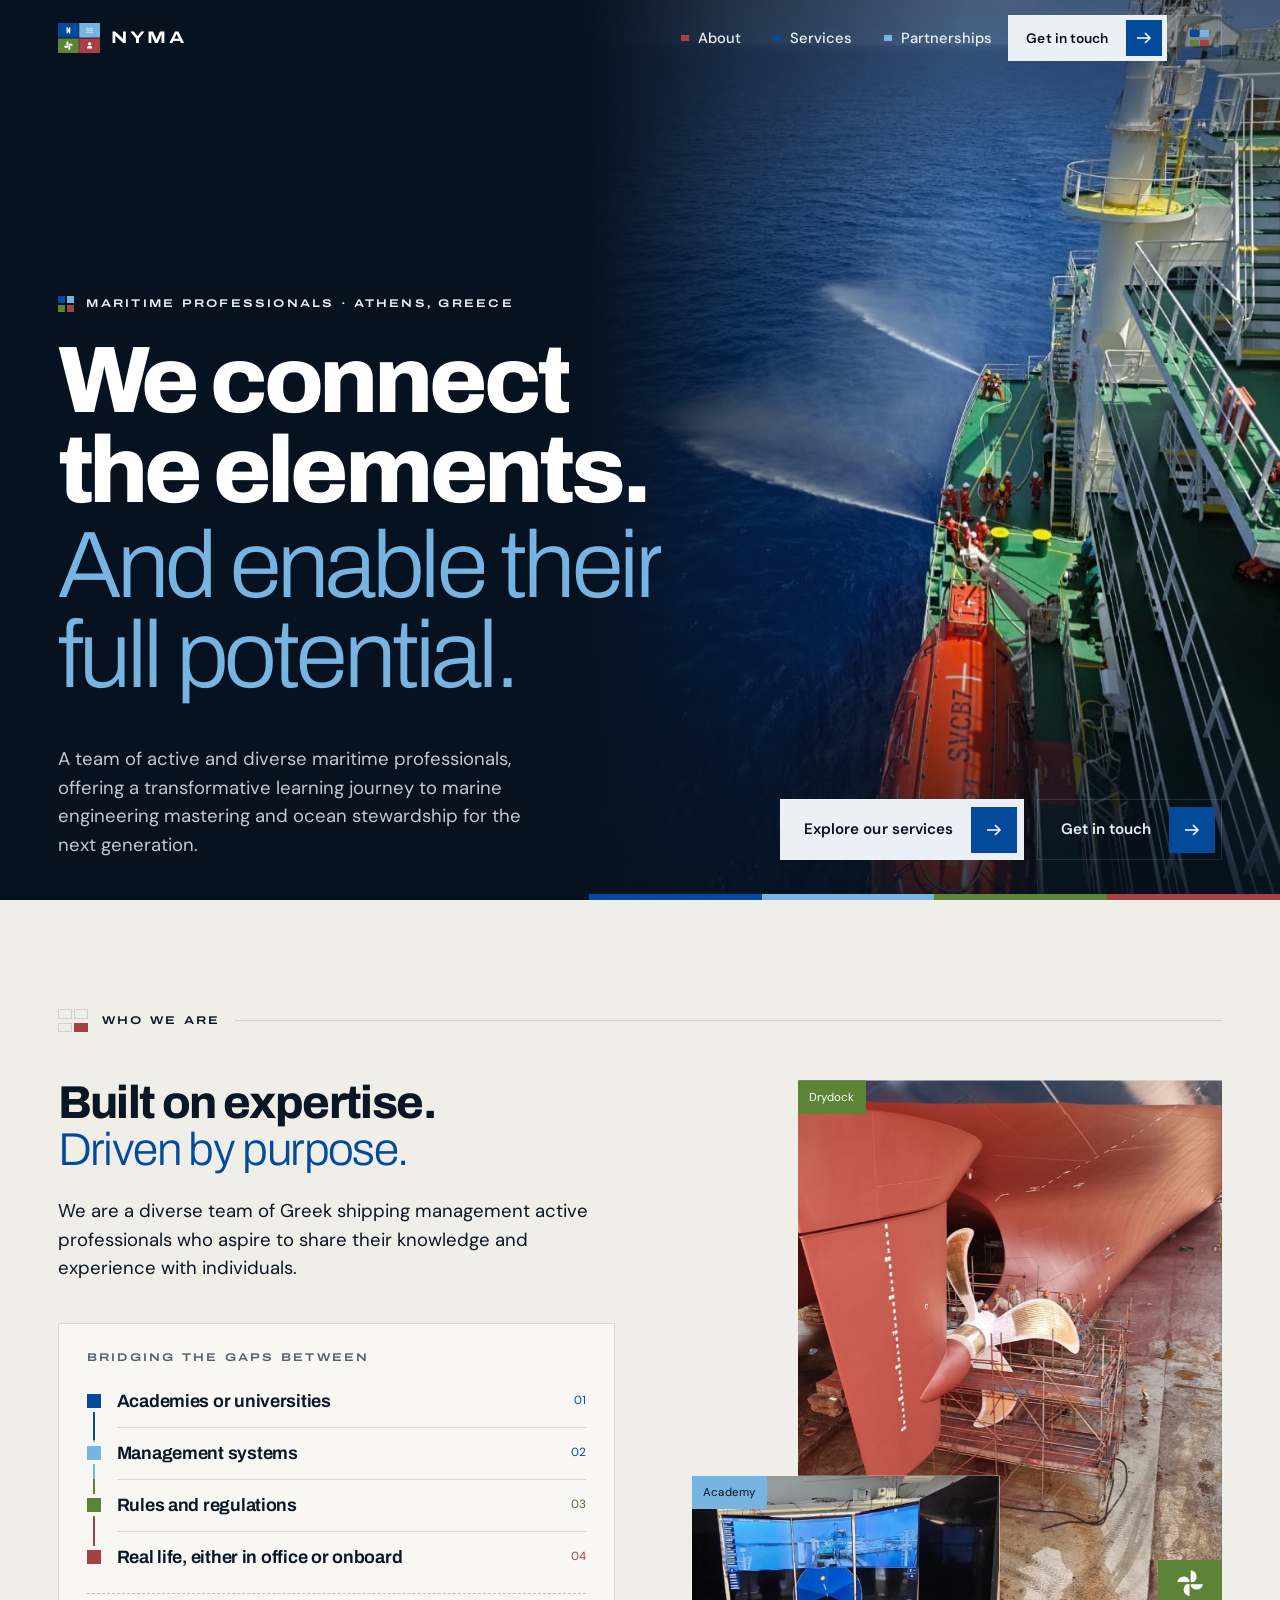
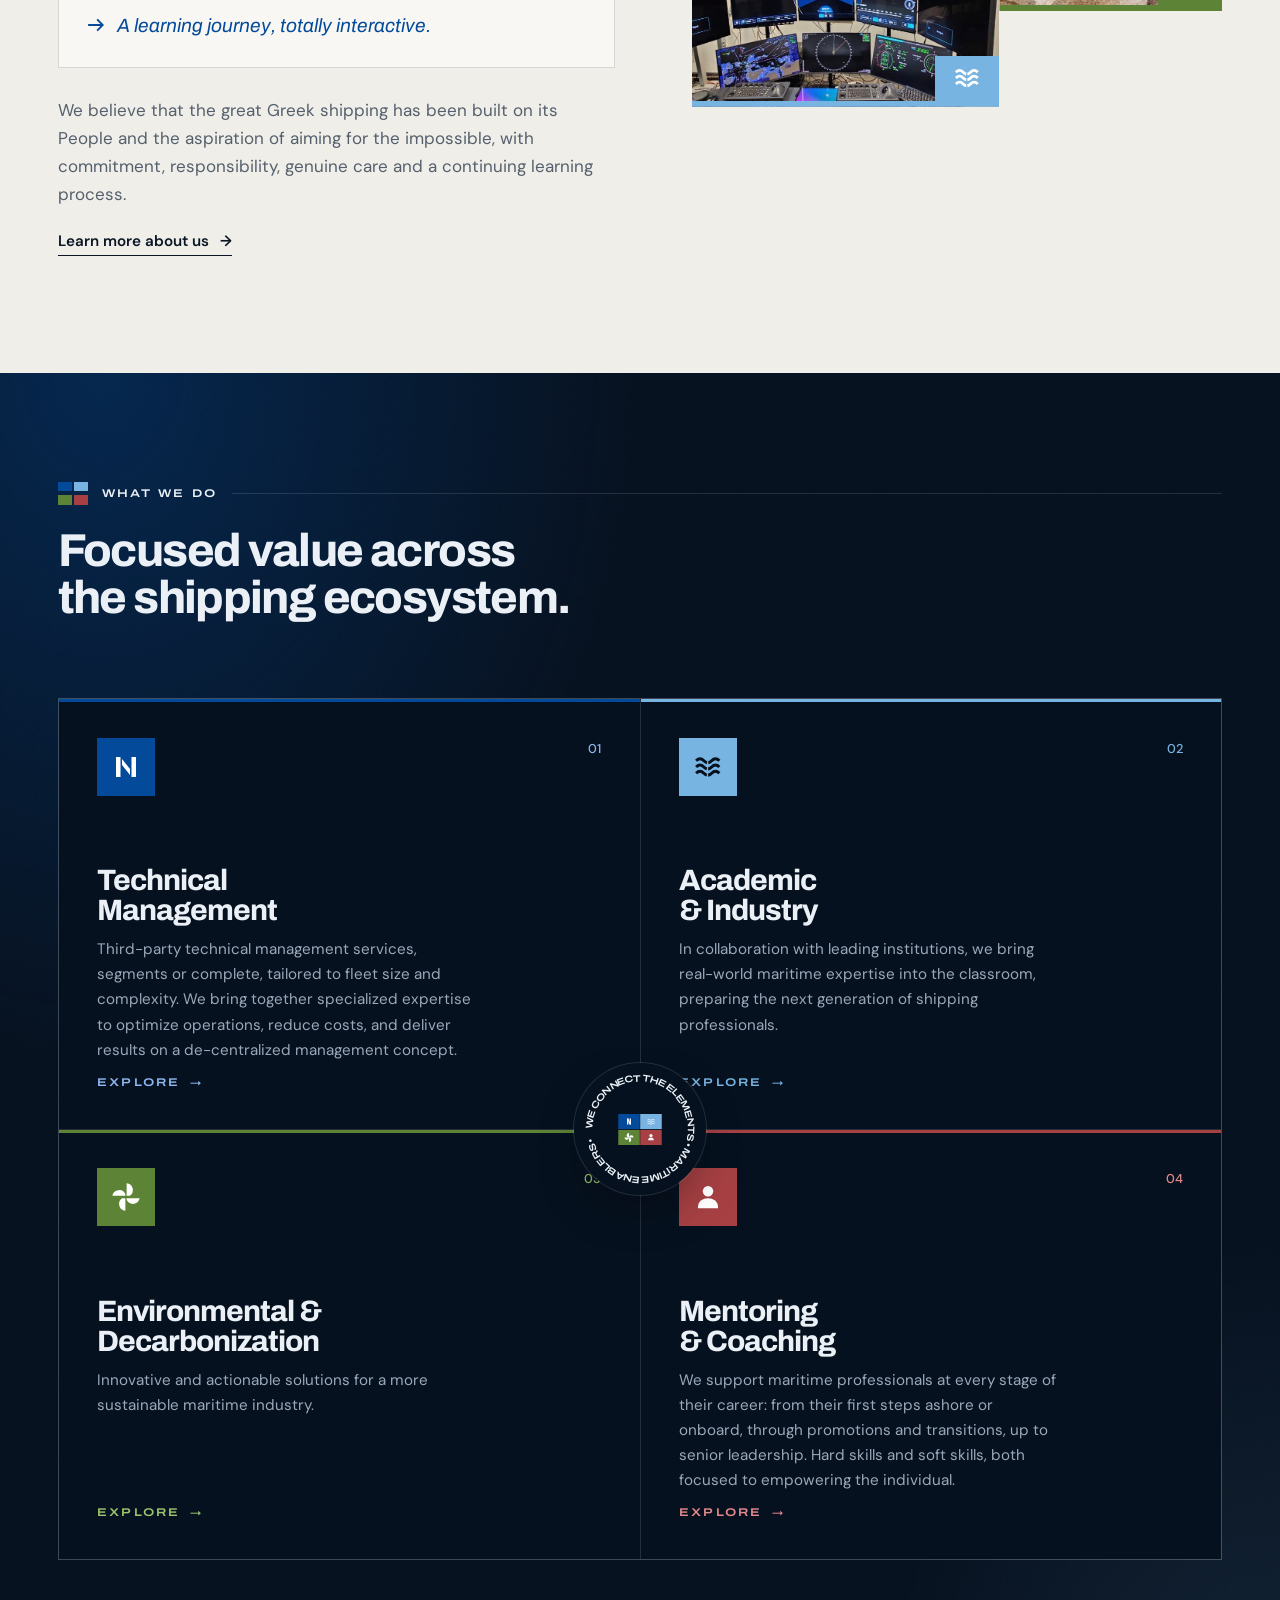
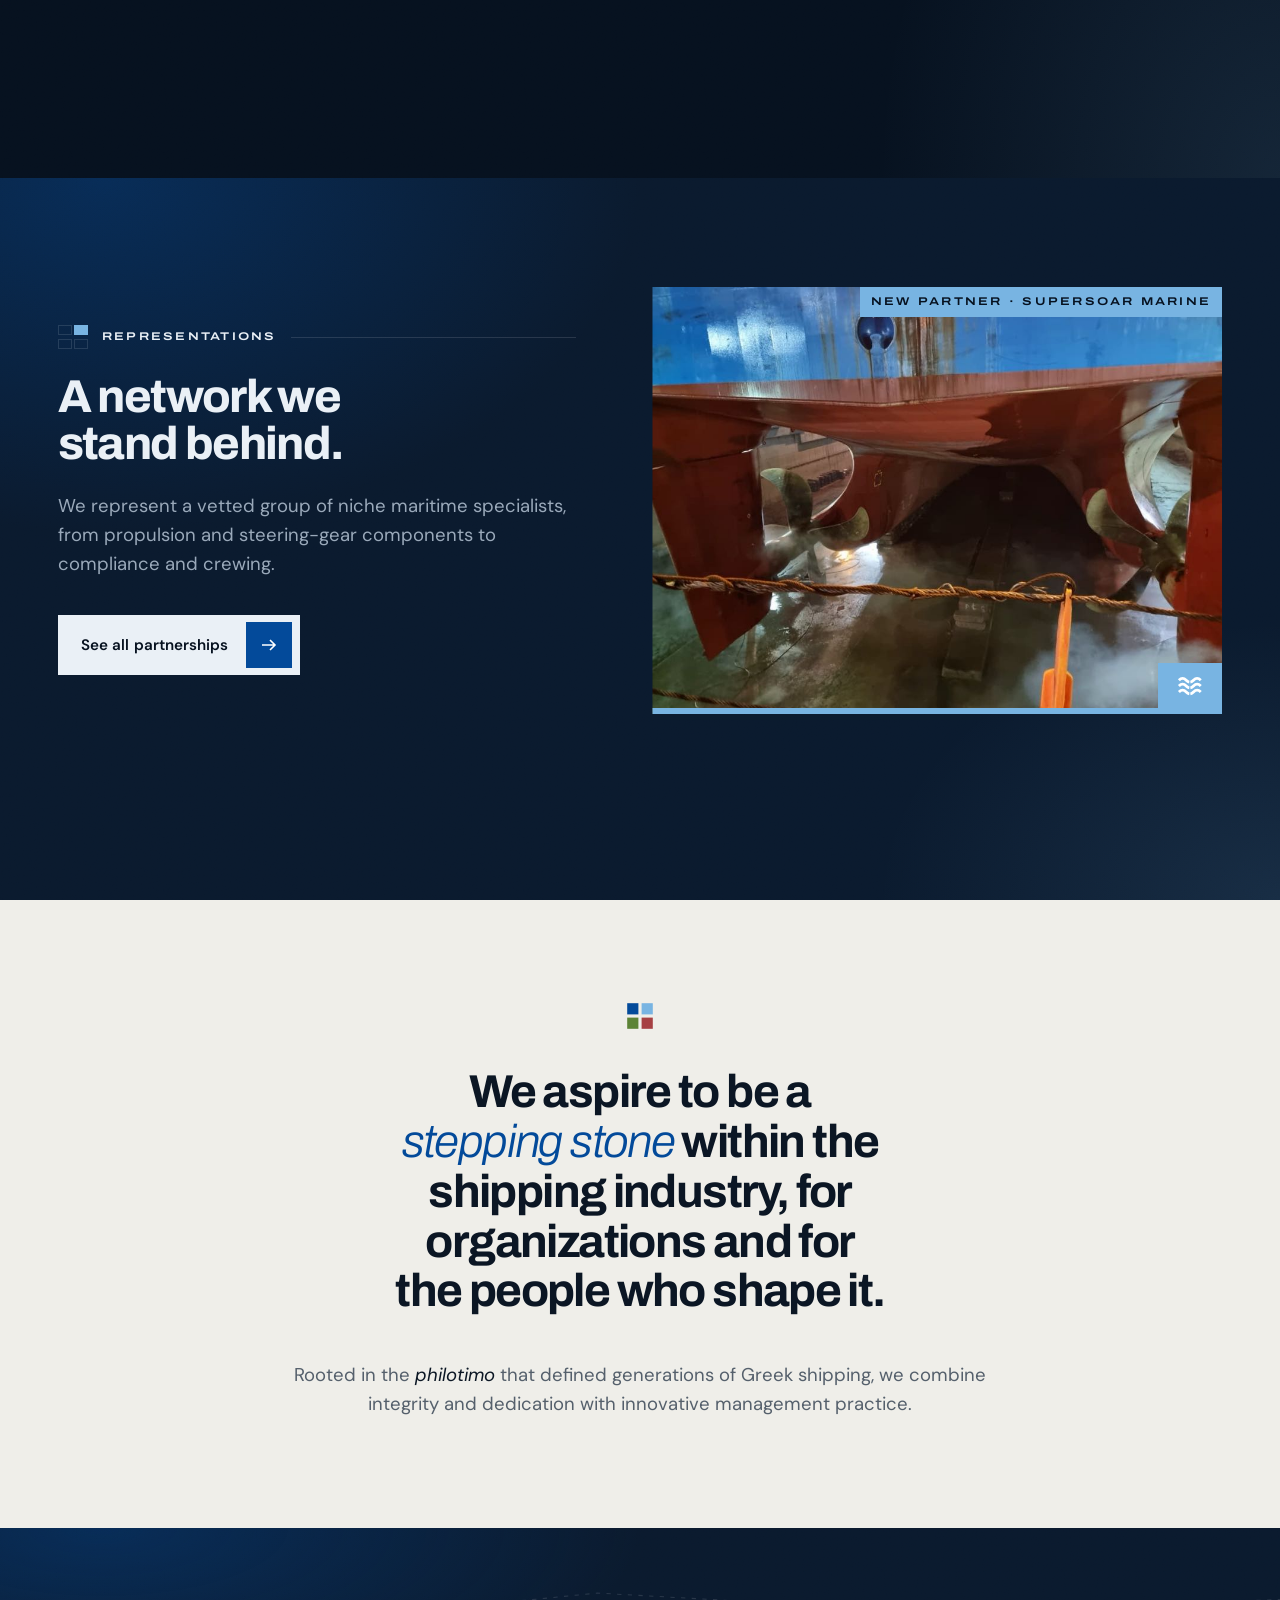
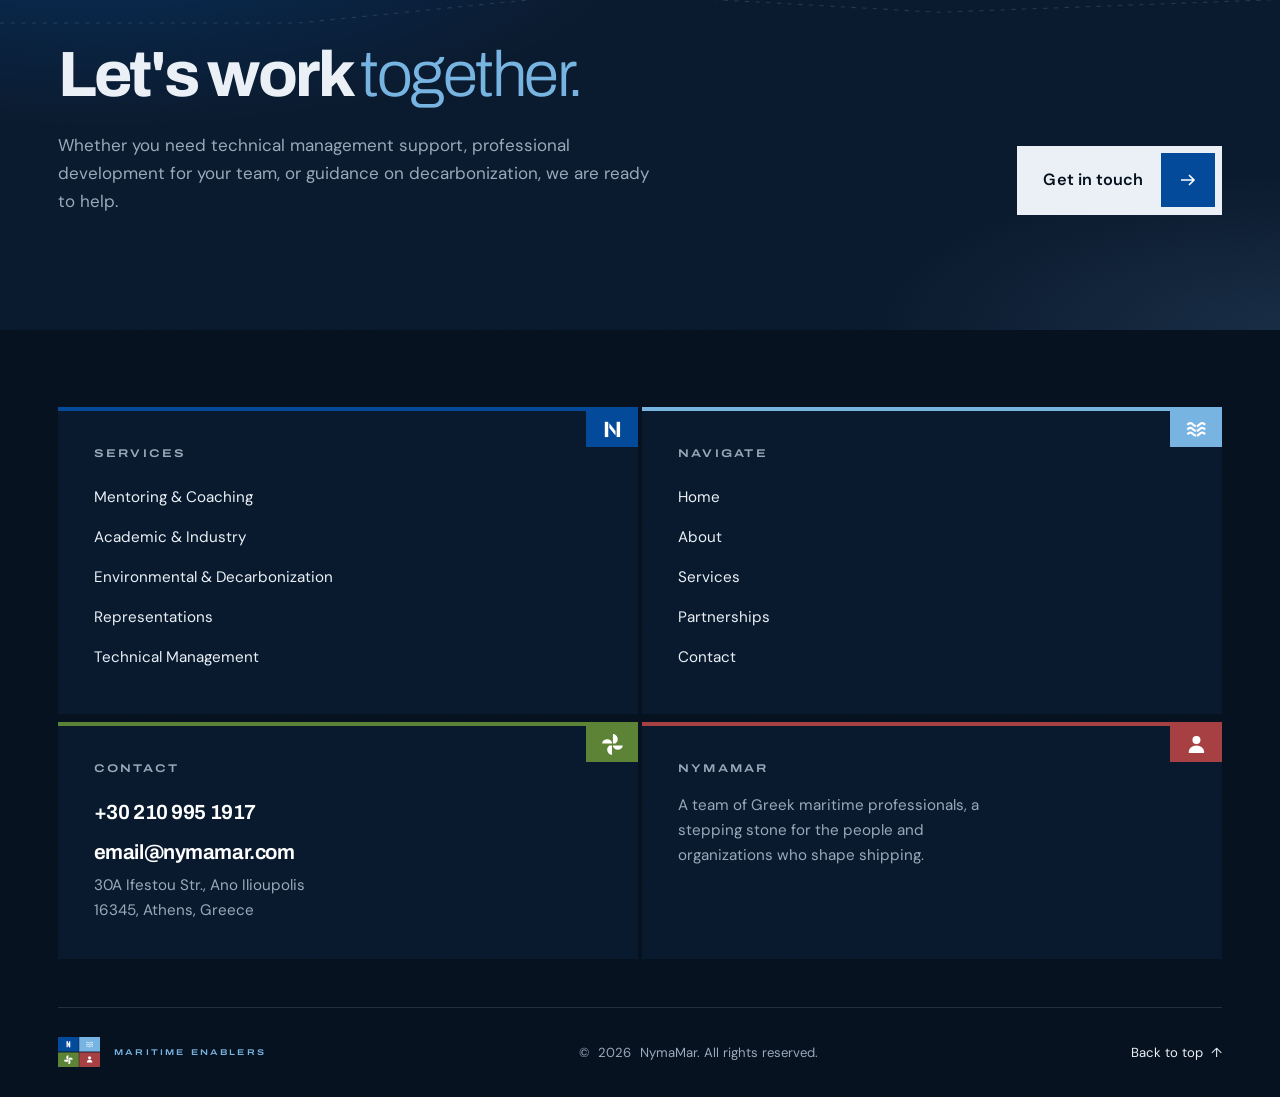
==== index.html @ 5d424095 "Quadrant header, menu and footer; Stencil icons - Header: primary links carry their element's tile a" ====
<!DOCTYPE html>
<html lang="en">
<head>
  <meta charset="UTF-8" />
  <meta name="viewport" content="width=device-width, initial-scale=1.0" />
  <title>NymaMar — We connect the elements</title>
  <meta name="description" content="NymaMar is a team of Greek maritime professionals and a stepping stone for the shipping industry. Mentoring &amp; coaching, technical management, environmental &amp; decarbonization, academic engagement and representations." />
  <meta name="theme-color" content="#06111F" />

  <!-- Social share -->
  <meta property="og:type" content="website" />
  <meta property="og:site_name" content="NymaMar" />
  <meta property="og:title" content="NymaMar — We connect the elements" />
  <meta property="og:description" content="A team of Greek maritime professionals and a stepping stone for the shipping industry." />
  <meta property="og:url" content="https://thecommercegr.github.io/nymamar-website/" />
  <meta property="og:image" content="https://thecommercegr.github.io/nymamar-website/assets/img/og-cover.jpg" />
  <meta property="og:image:width" content="1200" />
  <meta property="og:image:height" content="630" />
  <meta property="og:image:alt" content="NymaMar, Greek maritime professionals" />
  <meta name="twitter:card" content="summary_large_image" />

  <!-- Flag JS early (no flash of hidden content); un-flag if main.js never boots. -->
  <script>document.documentElement.classList.add("js");setTimeout(function(){if(!window.__nymaBooted)document.documentElement.classList.remove("js")},3000);</script>
  <link rel="preconnect" href="https://fonts.googleapis.com" />
  <link rel="preconnect" href="https://fonts.gstatic.com" crossorigin />
  <link href="https://fonts.googleapis.com/css2?family=Archivo:ital,wdth,wght@0,62..125,100..900;1,62..125,100..900&amp;family=DM+Sans:ital,wght@0,400;0,500;0,600;0,700;1,400&amp;display=swap" rel="stylesheet" />
  <link rel="stylesheet" href="css/styles.css?v=12" />
  <link rel="icon" href="assets/logo-mark.svg" />
</head>
<body>
  <a class="skip-link" href="#main">Skip to content</a>

  <!-- ===== Header ===== -->
  <header class="site-header">
    <a class="brand" href="index.html" aria-label="NYMA Maritime Enablers, home"><img class="brand__mark" src="assets/logo-mark.svg" alt="" width="42" height="30" /><span class="brand__word">NYMA</span></a>
    <nav class="hq__links" aria-label="Primary">
      <a href="who-we-are.html" style="--t:var(--b-red)">About</a>
      <a href="services.html" style="--t:var(--b-navy)">Services</a>
      <a href="partnerships.html" style="--t:var(--b-sky)">Partnerships</a>
    </nav>
    <div class="hq__end">
      <a class="btn hq__cta" href="contact.html">Get in touch <span class="btn__arw"><svg viewBox="0 0 16 16" fill="none" stroke="currentColor" stroke-width="1.6" aria-hidden="true"><path d="M1 8h13M9 3l5 5-5 5"/></svg></span></a>
      <button class="hq__menu" type="button" aria-expanded="false" aria-controls="quadnav"><span class="hq__menu-t">Menu</span><span class="mk" data-on="all" aria-hidden="true"><i></i><i></i><i></i><i></i></span></button>
    </div>
  </header>
  <nav class="quadnav" id="quadnav" aria-label="Menu" hidden>
    <div class="quadnav__grid">
      <section class="qn qn--navy"><a class="qn__head" href="services.html"><span class="qn__glyph"><svg viewBox="0 0 24 24" fill="currentColor" aria-hidden="true"><rect x="4" y="4" width="3.6" height="16"/><rect x="16.4" y="4" width="3.6" height="16"/><polygon points="8.8,5.6 15.2,13.6 15.2,18.4 8.8,10.4"/></svg></span><span class="qn__name">Services</span></a>
        <ul class="qn__sub"><li><a href="services.html#mentoring">Mentoring &amp; Coaching</a></li><li><a href="services.html#academic">Academic &amp; Industry</a></li><li><a href="services.html#environmental">Environmental &amp; Decarbonization</a></li><li><a href="services.html#representations">Representations</a></li><li><a href="services.html#technical">Technical Management</a></li></ul></section>
      <section class="qn qn--sky"><a class="qn__head" href="partnerships.html"><span class="qn__glyph"><svg viewBox="0 0 24 24" fill="none" stroke="currentColor" stroke-width="2.4" stroke-dasharray="47.5 5 100" aria-hidden="true"><path pathLength="100" d="M2.5 7q3.1-3.2 6.2 0t6.2 0t6.2 0"/><path pathLength="100" d="M2.5 12q3.1-3.2 6.2 0t6.2 0t6.2 0"/><path pathLength="100" d="M2.5 17q3.1-3.2 6.2 0t6.2 0t6.2 0"/></svg></span><span class="qn__name">Partnerships</span></a>
        <ul class="qn__sub"><li><a href="partnerships.html">Supersoar Marine</a></li><li><a href="services.html#representations">Representations</a></li></ul></section>
      <section class="qn qn--green"><a class="qn__head" href="contact.html"><span class="qn__glyph"><svg viewBox="0 0 24 24" fill="currentColor" aria-hidden="true"><g transform="translate(12 12)"><path d="M0.5 -10.977A5.5 5.5 0 0 1 3.162 -1H0.5Z"/><path d="M0.5 1H10.908A5.5 5.5 0 0 1 0.5 2.291Z"/><path d="M-0.5 10.977A5.5 5.5 0 0 1 -3.162 1H-0.5Z"/><path d="M-0.5 -1H-10.908A5.5 5.5 0 0 1 -0.5 -2.291Z"/></g></svg></span><span class="qn__name">Contact</span></a>
        <ul class="qn__sub qn__sub--always"><li><a href="tel:+302109951917">+30 210 995 1917</a></li><li><a href="mailto:email@nymamar.com">email@nymamar.com</a></li><li class="qn__addr">30A Ifestou Str., Ano Ilioupolis<br />16345, Athens, Greece</li></ul></section>
      <section class="qn qn--red"><a class="qn__head" href="who-we-are.html"><span class="qn__glyph"><svg viewBox="0 0 24 24" fill="currentColor" aria-hidden="true"><circle cx="12" cy="7.4" r="4.2"/><path d="M4 21V19.4a8 6.4 0 0 1 16 0V21Z"/></svg></span><span class="qn__name">About</span></a>
        <ul class="qn__sub"><li><a href="who-we-are.html#story">Our story</a></li><li><a href="who-we-are.html#mission">Mission &amp; vision</a></li><li><a href="who-we-are.html#values">Our values</a></li></ul></section>
    </div>
  </nav>

  <!-- ===== Hero ===== -->
  <section id="main" class="hero">
    <div class="hero__media"><img src="assets/img/sea-fire-monitor-trial.jpg" srcset="assets/img/sea-fire-monitor-trial-480.jpg 480w, assets/img/sea-fire-monitor-trial.jpg 960w" sizes="(min-width: 900px) 56vw, 100vw" alt="Deck crew running a fire-monitor sea trial aboard a vessel" width="960" height="1280" fetchpriority="high" decoding="async" data-parallax="0.08" data-parallax-scale="1.14" /><div class="quad-bar" aria-hidden="true"><i></i><i></i><i></i><i></i></div></div>
    <div class="wrap hero__inner">
      <p class="hero__kicker intro" style="--d:.2s"><span class="quad-dots" aria-hidden="true"><i></i><i></i><i></i><i></i></span><span class="label">Maritime professionals &middot; Athens, Greece</span></p>
      <h1 class="hero__title" data-split>We connect the elements. <span class="l2">And enable their full potential.</span></h1>
      <div class="hero__foot">
        <p class="lede intro" style="--d:1s">A team of active and diverse maritime professionals, offering a transformative learning journey to marine engineering mastering and ocean stewardship for the next generation.</p>
        <div class="btn-row intro" style="--d:1.15s">
          <a href="services.html" class="btn">Explore our services <span class="btn__arw"><svg viewBox="0 0 16 16" fill="none" stroke="currentColor" stroke-width="1.6" aria-hidden="true"><path d="M1 8h13M9 3l5 5-5 5"/></svg></span></a>
          <a href="contact.html" class="btn btn--line">Get in touch <span class="btn__arw"><svg viewBox="0 0 16 16" fill="none" stroke="currentColor" stroke-width="1.6" aria-hidden="true"><path d="M1 8h13M9 3l5 5-5 5"/></svg></span></a>
        </div>
      </div>
    </div>
  </section>


  <!-- ===== Who we are: copy + "bridging the gaps" route + collage ===== -->
  <section class="section section--bone">
    <div class="wrap">
      <p class="sec-head__meta" style="margin-bottom:clamp(1.75rem,4vw,3rem);"><span class="mk" data-on="red" aria-hidden="true"><i></i><i></i><i></i><i></i></span><span class="label">Who we are</span></p>
      <div class="who">
        <div class="who__copy">
          <h2 data-split>Built on expertise. <span class="l2">Driven by purpose.</span></h2>
          <p class="lede who__lede reveal">We are a diverse team of Greek shipping management active professionals who aspire to share their knowledge and experience with individuals.</p>
          <div class="route reveal d1">
            <span class="label route__label">Bridging the gaps between</span>
            <ol class="route__list" data-stagger>
              <li data-pillar="maritime"><span class="route__node"></span><span class="route__text">Academies or universities</span><span class="route__idx">01</span></li>
              <li data-pillar="sky"><span class="route__node"></span><span class="route__text">Management systems</span><span class="route__idx">02</span></li>
              <li data-pillar="propulsion"><span class="route__node"></span><span class="route__text">Rules and regulations</span><span class="route__idx">03</span></li>
              <li data-pillar="people"><span class="route__node"></span><span class="route__text">Real life, either in office or onboard</span><span class="route__idx">04</span></li>
            </ol>
            <p class="route__end"><svg viewBox="0 0 16 16" fill="none" stroke="currentColor" stroke-width="1.6" aria-hidden="true"><path d="M1 8h13M9 3l5 5-5 5"/></svg>A learning journey, totally interactive.</p>
          </div>
          <p class="who__belief reveal">We believe that the great Greek shipping has been built on its People and the aspiration of aiming for the impossible, with commitment, responsibility, genuine care and a continuing learning process.</p>
          <a class="link reveal" href="who-we-are.html">Learn more about us <span class="arw" aria-hidden="true">&rarr;</span></a>
        </div>
        <div class="collage">
          <figure class="frame collage__a reveal-img" data-pillar="propulsion"><img src="assets/img/drydock-propeller-rudder-scaffold.jpg" srcset="assets/img/drydock-propeller-rudder-scaffold-480.jpg 480w, assets/img/drydock-propeller-rudder-scaffold.jpg 720w" sizes="(min-width: 900px) 40vw, 80vw" alt="Engineers inspecting a propeller and rudder in drydock" width="720" height="1280" loading="lazy" decoding="async" data-parallax="0.05" data-parallax-scale="1.1" /><figcaption class="frame__tag">Drydock</figcaption><span class="ftile" aria-hidden="true"><svg viewBox="0 0 24 24" fill="currentColor" aria-hidden="true"><g transform="translate(12 12)"><path d="M0.5 -10.977A5.5 5.5 0 0 1 3.162 -1H0.5Z"/><path d="M0.5 1H10.908A5.5 5.5 0 0 1 0.5 2.291Z"/><path d="M-0.5 10.977A5.5 5.5 0 0 1 -3.162 1H-0.5Z"/><path d="M-0.5 -1H-10.908A5.5 5.5 0 0 1 -0.5 -2.291Z"/></g></svg></span></figure>
          <figure class="frame collage__b reveal-img d2" data-pillar="sky"><img src="assets/img/academy-bridge-simulator-02.jpg" srcset="assets/img/academy-bridge-simulator-02.jpg 1280w" sizes="(min-width: 900px) 28vw, 58vw" alt="Trainees at a ship-bridge simulator in a maritime academy" width="1280" height="597" loading="lazy" decoding="async" /><figcaption class="frame__tag">Academy</figcaption><span class="ftile" aria-hidden="true"><svg viewBox="0 0 24 24" fill="none" stroke="currentColor" stroke-width="2.4" stroke-dasharray="47.5 5 100" aria-hidden="true"><path pathLength="100" d="M2.5 7q3.1-3.2 6.2 0t6.2 0t6.2 0"/><path pathLength="100" d="M2.5 12q3.1-3.2 6.2 0t6.2 0t6.2 0"/><path pathLength="100" d="M2.5 17q3.1-3.2 6.2 0t6.2 0t6.2 0"/></svg></span></figure>
        </div>
      </div>
    </div>
  </section>

  <!-- ===== The four elements (interactive quadrant) ===== -->
  <section class="section section--ink glow">
    <div class="wrap">
      <header class="sec-head ">
        <p class="sec-head__meta"><span class="mk" data-on="all" aria-hidden="true"><i></i><i></i><i></i><i></i></span><span class="label">What we do</span></p>
        <h2 data-split>Focused value across the shipping ecosystem.</h2>
      </header>
      <div class="elements">
        <div class="elements__grid reveal" data-stagger>
          <a class="el" data-pillar="maritime" href="services.html#technical">
            <span class="el__fill" aria-hidden="true"></span>
            <span class="el__top"><span class="el__glyph"><svg viewBox="0 0 24 24" fill="currentColor" aria-hidden="true"><rect x="4" y="4" width="3.6" height="16"/><rect x="16.4" y="4" width="3.6" height="16"/><polygon points="8.8,5.6 15.2,13.6 15.2,18.4 8.8,10.4"/></svg></span><span class="mono el__num">01</span></span>
            <span class="el__title">Technical Management</span>
            <span class="el__desc">Third-party technical management services, segments or complete, tailored to fleet size and complexity. We bring together specialized expertise to optimize operations, reduce costs, and deliver results on a de-centralized management concept.</span>
            <span class="el__go label">Explore <span aria-hidden="true">&rarr;</span></span>
          </a>
          <a class="el" data-pillar="sky" href="services.html#academic">
            <span class="el__fill" aria-hidden="true"></span>
            <span class="el__top"><span class="el__glyph"><svg viewBox="0 0 24 24" fill="none" stroke="currentColor" stroke-width="2.4" stroke-dasharray="47.5 5 100" aria-hidden="true"><path pathLength="100" d="M2.5 7q3.1-3.2 6.2 0t6.2 0t6.2 0"/><path pathLength="100" d="M2.5 12q3.1-3.2 6.2 0t6.2 0t6.2 0"/><path pathLength="100" d="M2.5 17q3.1-3.2 6.2 0t6.2 0t6.2 0"/></svg></span><span class="mono el__num">02</span></span>
            <span class="el__title">Academic &amp; Industry</span>
            <span class="el__desc">In collaboration with leading institutions, we bring real-world maritime expertise into the classroom, preparing the next generation of shipping professionals.</span>
            <span class="el__go label">Explore <span aria-hidden="true">&rarr;</span></span>
          </a>
          <a class="el" data-pillar="propulsion" href="services.html#environmental">
            <span class="el__fill" aria-hidden="true"></span>
            <span class="el__top"><span class="el__glyph"><svg viewBox="0 0 24 24" fill="currentColor" aria-hidden="true"><g transform="translate(12 12)"><path d="M0.5 -10.977A5.5 5.5 0 0 1 3.162 -1H0.5Z"/><path d="M0.5 1H10.908A5.5 5.5 0 0 1 0.5 2.291Z"/><path d="M-0.5 10.977A5.5 5.5 0 0 1 -3.162 1H-0.5Z"/><path d="M-0.5 -1H-10.908A5.5 5.5 0 0 1 -0.5 -2.291Z"/></g></svg></span><span class="mono el__num">03</span></span>
            <span class="el__title">Environmental &amp; Decarbonization</span>
            <span class="el__desc">Innovative and actionable solutions for a more sustainable maritime industry.</span>
            <span class="el__go label">Explore <span aria-hidden="true">&rarr;</span></span>
          </a>
          <a class="el" data-pillar="people" href="services.html#mentoring">
            <span class="el__fill" aria-hidden="true"></span>
            <span class="el__top"><span class="el__glyph"><svg viewBox="0 0 24 24" fill="currentColor" aria-hidden="true"><circle cx="12" cy="7.4" r="4.2"/><path d="M4 21V19.4a8 6.4 0 0 1 16 0V21Z"/></svg></span><span class="mono el__num">04</span></span>
            <span class="el__title">Mentoring &amp; Coaching</span>
            <span class="el__desc">We support maritime professionals at every stage of their career: from their first steps ashore or onboard, through promotions and transitions, up to senior leadership. Hard skills and soft skills, both focused to empowering the individual.</span>
            <span class="el__go label">Explore <span aria-hidden="true">&rarr;</span></span>
          </a>
        </div>
        <div class="elements__badge" aria-hidden="true">
          <div class="ring">
            <svg class="ring__text" viewBox="0 0 100 100"><defs><path id="ringPath" d="M50,50 m-41,0 a41,41 0 1,1 82,0 a41,41 0 1,1 -82,0"/></defs><text><textPath href="#ringPath" textLength="252" lengthAdjust="spacing">We connect the elements &#8226; Maritime enablers &#8226;</textPath></text></svg>
            <img class="ring__mark" src="assets/logo-mark.svg" alt="" width="44" height="31" />
          </div>
        </div>
      </div>
      <div class="elements__foot reveal">
        <a href="services.html" class="btn">See all services <span class="btn__arw"><svg viewBox="0 0 16 16" fill="none" stroke="currentColor" stroke-width="1.6" aria-hidden="true"><path d="M1 8h13M9 3l5 5-5 5"/></svg></span></a>
      </div>
    </div>
  </section>


  <!-- ===== Representations network ===== -->
  <section class="section section--ink2 glow">
    <div class="wrap">
      <div class="network">
        <div class="network__copy">
          <p class="sec-head__meta" style="margin-bottom:1.6rem;"><span class="mk" data-on="sky" aria-hidden="true"><i></i><i></i><i></i><i></i></span><span class="label">Representations</span></p>
          <h2 data-split>A network we stand behind.</h2>
          <p class="lede reveal">We represent a vetted group of niche maritime specialists, from propulsion and steering-gear components to compliance and crewing.</p>
          <div class="reveal d1"><a href="partnerships.html" class="btn">See all partnerships <span class="btn__arw"><svg viewBox="0 0 16 16" fill="none" stroke="currentColor" stroke-width="1.6" aria-hidden="true"><path d="M1 8h13M9 3l5 5-5 5"/></svg></span></a></div>
        </div>
        <figure class="frame network__media reveal-img" data-pillar="sky"><img src="assets/img/drydock-twin-propellers-rudders.jpg" srcset="assets/img/drydock-twin-propellers-rudders-480.jpg 480w, assets/img/drydock-twin-propellers-rudders-960.jpg 960w, assets/img/drydock-twin-propellers-rudders.jpg 1280w" sizes="(min-width: 900px) 50vw, 100vw" alt="Twin propellers and rudders of a vessel in drydock" width="1280" height="960" loading="lazy" decoding="async" data-parallax="0.06" data-parallax-scale="1.1" /><figcaption class="frame__tag label">New partner &middot; Supersoar Marine</figcaption><span class="ftile" aria-hidden="true"><svg viewBox="0 0 24 24" fill="none" stroke="currentColor" stroke-width="2.4" stroke-dasharray="47.5 5 100" aria-hidden="true"><path pathLength="100" d="M2.5 7q3.1-3.2 6.2 0t6.2 0t6.2 0"/><path pathLength="100" d="M2.5 12q3.1-3.2 6.2 0t6.2 0t6.2 0"/><path pathLength="100" d="M2.5 17q3.1-3.2 6.2 0t6.2 0t6.2 0"/></svg></span></figure>
      </div>
    </div>
  </section>

  <!-- ===== Mission pull quote ===== -->
  <section class="section section--bone pq">
    <div class="wrap">
      <span class="quad-dots" aria-hidden="true"><i></i><i></i><i></i><i></i></span>
      <blockquote data-split>We aspire to be a <em>stepping stone</em> within the shipping industry, for organizations and for the people who shape it.</blockquote>
      <cite class="reveal">Rooted in the <em>philotimo</em> that defined generations of Greek shipping, we combine integrity and dedication with innovative management practice.</cite>
    </div>
  </section>

  <!-- ===== CTA ===== -->
  <section class="cta glow">
    <div class="cta__course" aria-hidden="true"><svg viewBox="0 0 1200 60" preserveAspectRatio="none"><path class="course__path" d="M0 44 L280 44 L560 16 L880 34 L1200 22"/></svg></div>
    <div class="wrap cta__inner">
      <div>
        <h2 data-split>Let's work <span class="l2">together.</span></h2>
        <p class="reveal">Whether you need technical management support, professional development for your team, or guidance on decarbonization, we are ready to help.</p>
      </div>
      <div class="reveal d2"><a class="btn btn--lg" href="contact.html">Get in touch <span class="btn__arw"><svg viewBox="0 0 16 16" fill="none" stroke="currentColor" stroke-width="1.6" aria-hidden="true"><path d="M1 8h13M9 3l5 5-5 5"/></svg></span></a></div>
    </div>
  </section>

  <!-- ===== Footer ===== -->
  <footer class="site-footer">
    <div class="wrap">
      <div class="fq">
        <section class="fq__p" style="--t:var(--b-navy)"><span class="fq__tile" aria-hidden="true"><svg viewBox="0 0 24 24" fill="currentColor" aria-hidden="true"><rect x="4" y="4" width="3.6" height="16"/><rect x="16.4" y="4" width="3.6" height="16"/><polygon points="8.8,5.6 15.2,13.6 15.2,18.4 8.8,10.4"/></svg></span><h4>Services</h4>
          <ul><li><a href="services.html#mentoring">Mentoring &amp; Coaching</a></li><li><a href="services.html#academic">Academic &amp; Industry</a></li><li><a href="services.html#environmental">Environmental &amp; Decarbonization</a></li><li><a href="services.html#representations">Representations</a></li><li><a href="services.html#technical">Technical Management</a></li></ul></section>
        <section class="fq__p" style="--t:var(--b-sky)"><span class="fq__tile" aria-hidden="true"><svg viewBox="0 0 24 24" fill="none" stroke="currentColor" stroke-width="2.4" stroke-dasharray="47.5 5 100" aria-hidden="true"><path pathLength="100" d="M2.5 7q3.1-3.2 6.2 0t6.2 0t6.2 0"/><path pathLength="100" d="M2.5 12q3.1-3.2 6.2 0t6.2 0t6.2 0"/><path pathLength="100" d="M2.5 17q3.1-3.2 6.2 0t6.2 0t6.2 0"/></svg></span><h4>Navigate</h4>
          <ul><li><a href="index.html">Home</a></li><li><a href="who-we-are.html">About</a></li><li><a href="services.html">Services</a></li><li><a href="partnerships.html">Partnerships</a></li><li><a href="contact.html">Contact</a></li></ul></section>
        <section class="fq__p" style="--t:var(--b-green)"><span class="fq__tile" aria-hidden="true"><svg viewBox="0 0 24 24" fill="currentColor" aria-hidden="true"><g transform="translate(12 12)"><path d="M0.5 -10.977A5.5 5.5 0 0 1 3.162 -1H0.5Z"/><path d="M0.5 1H10.908A5.5 5.5 0 0 1 0.5 2.291Z"/><path d="M-0.5 10.977A5.5 5.5 0 0 1 -3.162 1H-0.5Z"/><path d="M-0.5 -1H-10.908A5.5 5.5 0 0 1 -0.5 -2.291Z"/></g></svg></span><h4>Contact</h4>
          <ul><li class="fq__big"><a href="tel:+302109951917">+30 210 995 1917</a></li><li class="fq__big"><a href="mailto:email@nymamar.com">email@nymamar.com</a></li><li>30A Ifestou Str., Ano Ilioupolis<br />16345, Athens, Greece</li></ul></section>
        <section class="fq__p" style="--t:var(--b-red)"><span class="fq__tile" aria-hidden="true"><svg viewBox="0 0 24 24" fill="currentColor" aria-hidden="true"><circle cx="12" cy="7.4" r="4.2"/><path d="M4 21V19.4a8 6.4 0 0 1 16 0V21Z"/></svg></span><h4>NymaMar</h4>
          <p>A team of Greek maritime professionals, a stepping stone for the people and organizations who shape shipping.</p></section>
      </div>
      <div class="footer__bar">
        <a class="fq__brand" href="index.html" aria-label="NYMA Maritime Enablers, home"><img class="brand__mark" src="assets/logo-mark.svg" alt="" width="50" height="36" /><span class="brand__tag">Maritime Enablers</span></a>
        <span>&copy; <span id="year">2026</span> NymaMar. All rights reserved.</span>
        <a href="#main" class="to-top" data-to-top>Back to top <span aria-hidden="true">&uarr;</span></a>
      </div>
    </div>
  </footer>

  <!-- Mobile quick-contact bar (thumb zone) -->
  <div class="mbar" role="region" aria-label="Quick contact">
    <a class="mbar__call" href="tel:+302109951917"><svg viewBox="0 0 16 16" fill="none" stroke="currentColor" stroke-width="1.5" aria-hidden="true"><path d="M3.5 1.5h2.5l1.2 3.2-1.6 1a8 8 0 0 0 4.7 4.7l1-1.6 3.2 1.2v2.5a1.5 1.5 0 0 1-1.6 1.5A12.5 12.5 0 0 1 2 3.1 1.5 1.5 0 0 1 3.5 1.5z"/></svg>Call</a>
    <a class="mbar__go" href="contact.html">Get in touch <svg viewBox="0 0 16 16" fill="none" stroke="currentColor" stroke-width="1.6" aria-hidden="true"><path d="M1 8h13M9 3l5 5-5 5"/></svg></a>
  </div>

  <script src="js/main.js?v=12"></script>
</body>
</html>
---- css/styles.css ----
/* ==========================================================================
   NymaMar · Design System v3  ·  "Connect the elements"
   --------------------------------------------------------------------------
   Display: Archivo (variable: weight 100–900, width 62–125%)
   Body/UI, data and labels: DM Sans
   Mobile-first: base rules are the phone layout; min-width queries enhance
   upward (600 / 900 / 1200). Squarespace-portable: standard CSS + one IIFE.

   Contents
   01 Tokens & pillars        08 (removed)              15 Partnerships
   02 Reset & base type       09 Statement (scroll-lit) 16 Contact
   03 Layout & themes         10 Elements (quadrant)    17 CTA
   04 Buttons & links         11 (removed)              18 Footer
   05 Header & nav            12 Network band           19 Curtain (intro/transitions)
   06 Home hero               13 Pull quote             20 Motion & reveals
   07 Inner page hero         14 About / Services       21 Breakpoints / reduced motion
   ========================================================================== */

/* ----- 01 Tokens ----------------------------------------------------------- */
:root {
  /* Canvas */
  --ink:      #06111F;   /* deepest canvas (hero, dark sections)  */
  --ink-2:    #0A1A2E;   /* raised dark                           */
  --ink-3:    #112842;   /* cards on dark                         */
  --bone:     #EFEEE9;   /* light canvas                          */
  --paper:    #F8F7F3;   /* lighter band / form fields            */

  /* Text */
  --text:          #0B1624;
  --muted:         #55606C;                 /* ~5.5:1 on bone */
  --on-dark:       #EAF0F6;
  --on-dark-muted: #9AA9BA;                 /* ~8:1 on ink    */
  --line:          rgba(11, 22, 36, 0.14);
  --line-dark:     rgba(234, 240, 246, 0.13);

  /* NYMA quadrant brand colours (from the logo) */
  --b-navy:  #034A9A;
  --b-sky:   #78B4E2;
  --b-green: #5C8336;
  --b-red:   #A64043;
  --b-navy-700: #023A79;

  /* Pillar accent — remapped per [data-pillar] below */
  --pillar:    var(--b-navy);
  --p-light:   #034A9A;   /* text-safe on light */
  --p-dark:    #8DB8F0;   /* text-safe on dark  */
  --p-ink:     #fff;      /* text on a solid pillar fill */
  --pillar-fg: var(--p-light);

  /* Themeable foregrounds (dark sections override) */
  --fg:       var(--text);
  --fg-muted: var(--muted);
  --rule-c:   var(--line);

  /* Fonts */
  --display: "Archivo", "Helvetica Neue", Arial, sans-serif;
  --sans:    "DM Sans", -apple-system, BlinkMacSystemFont, "Segoe UI", sans-serif;
  --mono:    var(--sans);   /* data and indices use DM Sans with tabular figures */

  /* Fluid type scale */
  --fs-hero:      clamp(2.45rem, min(7.4vw, 10.5vh), 6rem);
  --fs-h1:        clamp(2.4rem, min(6.6vw, 10vh), 5.2rem);
  --fs-h2:        clamp(1.75rem, 3.6vw, 3.2rem);
  --fs-h3:        clamp(1.3rem, 2vw, 1.7rem);
  --fs-lead:      clamp(1.08rem, 1.45vw, 1.3rem);
  --fs-body:      1rem;
  --fs-label:     0.7rem;

  /* Space */
  --maxw: 1360px;
  --gutter: clamp(1.25rem, 4.5vw, 4rem);
  --section-y: clamp(4rem, 8.5vw, 7.5rem);
  --edge: max(var(--gutter), calc((100vw - var(--maxw)) / 2 + var(--gutter)));

  /* Motion */
  --ease:     cubic-bezier(0.22, 1, 0.36, 1);
  --ease-out: cubic-bezier(0.16, 1, 0.3, 1);
  --ease-io:  cubic-bezier(0.76, 0, 0.24, 1);

  --shadow-lg: 0 50px 100px -50px rgba(3, 12, 24, 0.75);

  --header-h: 64px;
  --subnav-h: 60px;

  --noise: url("data:image/svg+xml,%3Csvg xmlns='http://www.w3.org/2000/svg' width='180' height='180'%3E%3Cfilter id='n'%3E%3CfeTurbulence type='fractalNoise' baseFrequency='0.85' numOctaves='2' stitchTiles='stitch'/%3E%3C/filter%3E%3Crect width='100%25' height='100%25' filter='url(%23n)'/%3E%3C/svg%3E");
}

/* Pillar switching (four NYMA quadrants). Remap here in one place. */
[data-pillar="maritime"]   { --pillar: var(--b-navy);  --p-light: #034A9A; --p-dark: #8DB8F0; --p-ink: #fff; }
[data-pillar="sky"]        { --pillar: var(--b-sky);   --p-light: #034A9A; --p-dark: #78B4E2; --p-ink: var(--ink); }
[data-pillar="propulsion"] { --pillar: var(--b-green); --p-light: #4A6B2B; --p-dark: #9CC46F; --p-ink: #fff; }
[data-pillar="people"]     { --pillar: var(--b-red);   --p-light: #A64043; --p-dark: #E58A8C; --p-ink: #fff; }
[data-pillar] { --pillar-fg: var(--p-light); }

/* Dark surfaces: one list, so components adapt automatically. */
.hero, .phero, .section--ink, .section--ink2, .cta, .site-footer {
  --fg: var(--on-dark); --fg-muted: var(--on-dark-muted); --rule-c: var(--line-dark);
  --pillar-fg: var(--p-dark);
  color: var(--fg);
}
:is(.hero, .phero, .section--ink, .section--ink2, .cta, .site-footer) [data-pillar] { --pillar-fg: var(--p-dark); }

/* ----- 02 Reset & base type ----------------------------------------------- */
*, *::before, *::after { box-sizing: border-box; }
* { margin: 0; }
html { -webkit-text-size-adjust: 100%; scroll-behavior: smooth; }
body {
  font-family: var(--sans); font-size: var(--fs-body); line-height: 1.65;
  color: var(--text); background: var(--ink);
  -webkit-font-smoothing: antialiased; -moz-osx-font-smoothing: grayscale;
  text-rendering: optimizeLegibility; overflow-x: hidden;
}
img, svg { display: block; max-width: 100%; }
a { color: inherit; text-decoration: none; }
ul, ol { list-style: none; padding: 0; }
button { font: inherit; color: inherit; }
::selection { background: var(--b-sky); color: var(--ink); }

h1, h2, h3, h4 {
  font-family: var(--display); font-weight: 750; font-stretch: 100%;
  letter-spacing: -0.04em; line-height: 0.95; color: var(--fg);
  text-wrap: balance;
}
h1 { font-size: var(--fs-h1); letter-spacing: -0.045em; line-height: 0.95; font-weight: 800; }
h2 { font-size: var(--fs-h2); letter-spacing: -0.035em; line-height: 1.02; }
h3 { font-size: var(--fs-h3); line-height: 1.04; font-weight: 700; letter-spacing: -0.035em; }
h4 { font-size: 1.15rem; line-height: 1.2; font-weight: 700; letter-spacing: -0.02em; }
p { color: var(--fg-muted); }
strong { color: var(--fg); font-weight: 600; }
em { font-style: italic; }

/* Expanded, tracked micro-label — the engineered voice of the system */
.label {
  font-family: var(--display); font-stretch: 125%; font-weight: 600;
  font-size: var(--fs-label); letter-spacing: 0.2em; text-transform: uppercase;
  line-height: 1.4; color: var(--fg);
}
.mono { font-family: var(--mono); font-size: 0.8rem; letter-spacing: 0.01em; font-weight: 500; font-variant-numeric: tabular-nums; }
.idx  { font-family: var(--mono); font-size: 0.76rem; font-weight: 500; font-variant-numeric: tabular-nums; color: var(--pillar-fg); letter-spacing: 0; }
.lede { font-size: var(--fs-lead); line-height: 1.55; color: var(--fg-muted); max-width: 52ch; }
.lede strong { color: var(--fg); }
.light { font-weight: 300; }
.ital  { font-style: italic; font-weight: 300; }

/* ----- 03 Layout & themes -------------------------------------------------- */
.wrap { width: 100%; max-width: var(--maxw); margin-inline: auto; padding-inline: var(--gutter); }
.section { position: relative; padding-block: var(--section-y); }
.section--bone  { background: var(--bone); }
.section--paper { background: var(--paper); }
.section--ink   { background: var(--ink); }
.section--ink2  { background: var(--ink-2); }
.section--flush-top { padding-top: 0; }
/* Must stay transform-free (collides with .reveal transform). */
.fullbleed { width: 100vw; margin-inline: calc(50% - 50vw); }

/* Grain + brand glow on dark surfaces */
.section--ink, .section--ink2, .cta, .site-footer { isolation: isolate; }
.section--ink::after, .section--ink2::after, .cta::after, .site-footer::after, .hero::after, .phero::after {
  content: ""; position: absolute; inset: 0; z-index: -1; pointer-events: none;
  background-image: var(--noise); background-size: 180px; opacity: 0.05; mix-blend-mode: overlay;
}
.glow::before {
  content: ""; position: absolute; inset: 0; z-index: -1; pointer-events: none;
  background:
    radial-gradient(60% 70% at 8% 0%, rgba(3, 74, 154, 0.38), transparent 70%),
    radial-gradient(45% 55% at 100% 100%, rgba(120, 180, 226, 0.12), transparent 70%);
}

/* Section head: (index) LABEL ———— then the heading */
.sec-head { display: grid; gap: 1.4rem; margin-bottom: clamp(2.5rem, 6vw, 5rem); }
.sec-head__meta { display: flex; align-items: center; gap: 0.9rem; }
.sec-head__meta::after { content: ""; flex: 1; height: 1px; background: var(--rule-c); }
.sec-head h2 { max-width: 22ch; }
.sec-head .lede { margin-top: 0.4rem; }
.sec-head--center { text-align: center; justify-items: center; }
.sec-head--center h2 { margin-inline: auto; }

/* Quadrant mini-mark (four squares) — reused as a bullet/emblem */
.quad-dots { display: inline-grid; grid-template-columns: repeat(2, 7px); gap: 2px; flex: none; }
.quad-dots i { width: 7px; height: 7px; display: block; }
.quad-dots i:nth-child(1) { background: var(--b-navy); }
.quad-dots i:nth-child(2) { background: var(--b-sky); }
.quad-dots i:nth-child(3) { background: var(--b-green); }
.quad-dots i:nth-child(4) { background: var(--b-red); }
/* The mark as a system (Nov 2026) */
/* Section labels: the mark in miniature, the section's own tile lit (data-on: navy | sky | green | red | all) */
.mk { display: inline-grid; grid-template-columns: repeat(2, 14px); column-gap: 2px; row-gap: 4px; flex: none; }
.mk i { display: block; width: 14px; height: 9.8px; box-shadow: inset 0 0 0 1px var(--rule-c); }
.mk i:nth-child(1) { --t: var(--b-navy); }
.mk i:nth-child(2) { --t: var(--b-sky); }
.mk i:nth-child(3) { --t: var(--b-green); }
.mk i:nth-child(4) { --t: var(--b-red); }
.mk[data-on="all"] i, .mk[data-on="navy"] i:nth-child(1), .mk[data-on="sky"] i:nth-child(2), .mk[data-on="green"] i:nth-child(3), .mk[data-on="red"] i:nth-child(4) { background: var(--t); box-shadow: none; }
/* Framed photos stand on their element's colour, its tile in the corner */
.frame:not(.svx__band)::after { content: ""; position: absolute; z-index: 2; left: 0; right: 0; bottom: 0; height: 6px; background: var(--pillar); }
.ftile { position: absolute; z-index: 3; right: 0; bottom: 6px; display: grid; place-items: center; width: clamp(48px, 5vw, 68px); aspect-ratio: 100 / 70; background: var(--pillar); color: #fff; }
.ftile svg { width: 44%; height: auto; }
/* Hero photos stand on all four colours */
.hero__media > .quad-bar, .phero__window > .quad-bar { position: absolute; z-index: 3; left: 0; right: 0; bottom: 0; height: 6px; }
.quad-bar { display: flex; height: 3px; }
.quad-bar i { flex: 1; }
.quad-bar i:nth-child(1) { background: var(--b-navy); }
.quad-bar i:nth-child(2) { background: var(--b-sky); }
.quad-bar i:nth-child(3) { background: var(--b-green); }
.quad-bar i:nth-child(4) { background: var(--b-red); }

/* ----- 04 Buttons & links ------------------------------------------------- */
.btn {
  --btn-bg: var(--on-dark); --btn-fg: var(--ink); --btn-fill: var(--b-navy); --btn-fill-fg: #fff;
  position: relative; isolation: isolate; overflow: hidden;
  display: inline-flex; align-items: center; justify-content: space-between; gap: 1.1rem;
  min-height: 56px; padding: 0.4rem 0.4rem 0.4rem 1.4rem; width: 100%;
  font-family: var(--sans); font-weight: 600; font-size: 0.95rem; letter-spacing: 0.005em;
  background: var(--btn-bg); color: var(--btn-fg); border: 1px solid var(--btn-bg);
  cursor: pointer; transition: color .5s var(--ease), border-color .5s var(--ease);
}
.btn::before {
  content: ""; position: absolute; inset: 0; z-index: -1; background: var(--btn-fill);
  transform: scaleY(0); transform-origin: 50% 100%; transition: transform .55s var(--ease-io);
}
.btn__arw {
  width: 46px; height: 46px; flex: none; display: grid; place-items: center;
  background: var(--b-navy); color: #fff; overflow: hidden; position: relative;
  transition: background .5s var(--ease);
}
.btn__arw svg { width: 16px; height: 16px; transition: transform .55s var(--ease-io); }
.btn__arw::after {  /* second arrow that slides in */
  content: ""; position: absolute; inset: 0;
  background: no-repeat center / 16px url("data:image/svg+xml,%3Csvg xmlns='http://www.w3.org/2000/svg' viewBox='0 0 16 16' fill='none' stroke='white' stroke-width='1.6'%3E%3Cpath d='M1 8h13M9 3l5 5-5 5'/%3E%3C/svg%3E");
  transform: translateX(-130%); transition: transform .55s var(--ease-io);
}
.btn--line { --btn-bg: transparent; --btn-fg: var(--fg); border-color: var(--rule-c); }
.btn--line:where(.section--bone *, .section--paper *) { border-color: rgba(11,22,36,.3); }
.btn--dark { --btn-bg: var(--ink); --btn-fg: #fff; }
.btn--dark .btn__arw { background: var(--b-sky); color: var(--ink); }
.btn-row { display: flex; flex-wrap: wrap; gap: 0.8rem; }

@media (hover: hover) {
  .btn:hover { color: var(--btn-fill-fg); border-color: var(--btn-fill); }
  .btn:hover::before { transform: scaleY(1); }
  .btn:hover .btn__arw { background: var(--ink); }
  .btn--dark:hover .btn__arw { background: var(--b-navy); color: #fff; }
  .btn:hover .btn__arw svg { transform: translateX(130%); }
  .btn:hover .btn__arw::after { transform: none; }
}

/* Inline arrow link with an animated underline */
.link {
  display: inline-flex; align-items: center; gap: 0.7rem; min-height: 44px;
  font-weight: 600; font-size: 0.95rem; color: var(--fg);
  background: linear-gradient(currentColor, currentColor) 0 calc(100% - 8px) / 100% 1px no-repeat;
  transition: background-size .5s var(--ease-io), gap .4s var(--ease);
}
.link .arw { display: inline-block; transition: transform .4s var(--ease); }
@media (hover: hover) {
  .link:hover { background-size: 0 1px; background-position: 100% calc(100% - 8px); }
  .link:hover .arw { transform: translateX(5px); }
}

/* Closing call-to-action: the standard button, one size up */
.btn--lg { min-height: 64px; padding-left: 1.6rem; font-size: 1.02rem; }
.btn--lg .btn__arw { width: 54px; height: 54px; }

/* ----- 05 Header & nav ----------------------------------------------------- */
/* Never put transform/filter/backdrop-filter on .site-header itself: its fixed
   children (the menu button stacking above the quadrant menu) would be trapped.
   The glass layer lives on ::before (a pseudo has no descendants to trap). */
.site-header {
  position: fixed; top: 0; left: 0; right: 0; z-index: 100;
  height: var(--header-h);
  display: flex; align-items: center; justify-content: space-between; gap: 1rem;
  padding-inline: var(--gutter); color: var(--on-dark);
  transition: top .55s var(--ease-io);
}
.site-header::before {
  content: ""; position: absolute; inset: 0; z-index: -1;
  background: rgba(6, 17, 31, 0.74);
  -webkit-backdrop-filter: blur(16px) saturate(150%); backdrop-filter: blur(16px) saturate(150%);
  border-bottom: 1px solid var(--line-dark);
  opacity: 0; transition: opacity .45s var(--ease);
}
.site-header.is-solid::before { opacity: 1; }
.site-header.is-hidden { top: calc(-1 * var(--header-h) - 2px); }
body.quad-open .site-header { top: 0; z-index: 130; }
body.quad-open .site-header::before { opacity: 0; }

.brand { display: inline-flex; align-items: center; gap: 0.7rem; position: relative; z-index: 110; min-height: 44px; }
.brand__mark { height: 26px; width: auto; }
.brand__word {
  font-family: var(--display); font-stretch: 125%; font-weight: 700; font-size: 1.05rem;
  letter-spacing: 0.16em; line-height: 1; color: #fff;
}

/* Primary links: each carries its element's tile; the current page keeps its colour bar */
.hq__links { display: none; margin-left: auto; gap: clamp(1.25rem, 2.5vw, 2.25rem); }
.hq__links a { position: relative; display: inline-flex; align-items: center; gap: 0.55rem; min-height: 44px; font-weight: 500; font-size: 0.92rem; color: var(--on-dark); }
.hq__links a::before { content: ""; width: 8px; height: 5.6px; background: var(--t); }
.hq__links a::after { content: ""; position: absolute; left: 0; right: 0; bottom: 6px; height: 3px; background: var(--t); transform: scaleX(0); transform-origin: 0 50%; transition: transform .45s var(--ease-io); }
.hq__links a:hover::after, .hq__links a:focus-visible::after, .hq__links a[aria-current="page"]::after { transform: scaleX(1); }
.hq__links a[aria-current="page"] { color: #fff; }
.hq__end { display: flex; align-items: center; gap: 0.6rem; position: relative; z-index: 120; }
.hq__cta { display: none; }
/* The menu button is the mark in miniature; it turns a quarter when the menu is open */
.hq__menu { display: inline-flex; align-items: center; gap: 0.7rem; height: 46px; padding: 0 0.9rem; background: none; border: 1px solid var(--line-dark); color: #fff; cursor: pointer;
  font-family: var(--display); font-stretch: 125%; font-weight: 600; font-size: 0.62rem; letter-spacing: 0.2em; text-transform: uppercase; }
.hq__menu .mk { grid-template-columns: repeat(2, 9px); column-gap: 1.5px; row-gap: 3px; transition: transform .5s var(--ease-io); }
.hq__menu .mk i { width: 9px; height: 6.3px; }
.hq__menu[aria-expanded="true"] .mk { transform: rotate(45deg); }

/* The menu: four quadrants in the logo's own positions and colours, split by its gutters */
.quadnav { position: fixed; inset: 0; z-index: 110; overflow-y: auto; background: var(--ink); padding: calc(var(--header-h) + 0.5rem) var(--gutter) var(--gutter); }
.quadnav[hidden] { display: none; }
.quadnav__grid { min-height: 100%; display: grid; grid-template-columns: 1fr 1fr; grid-template-rows: 1fr 1fr; column-gap: 4px; row-gap: 8px; }
.qn { position: relative; display: flex; flex-direction: column; justify-content: space-between; gap: 1rem; padding: clamp(1rem, 2.5vw, 2rem); color: #fff; overflow: hidden; animation: qn-in .55s var(--ease-out) both; }
.qn--navy  { background: var(--b-navy);  --dx: -14px; --dy: -14px; }
.qn--sky   { background: var(--b-sky);   --dx: 14px;  --dy: -14px; color: #06213F; animation-delay: .05s; }
.qn--green { background: var(--b-green); --dx: -14px; --dy: 14px;  animation-delay: .1s; }
.qn--red   { background: var(--b-red);   --dx: 14px;  --dy: 14px;  animation-delay: .15s; }
@keyframes qn-in { from { opacity: 0; transform: translate(var(--dx), var(--dy)); } }
.qn__head { display: grid; gap: 0.9rem; align-content: start; min-height: 44px; }
.qn__glyph svg { width: clamp(28px, 4vw, 44px); height: auto; }
.qn__name { font-family: var(--display); font-weight: 800; font-size: clamp(1.4rem, 4.2vw, 3.2rem); letter-spacing: -0.035em; line-height: 1; }
.qn__sub { display: none; gap: 0.15rem; font-size: 0.95rem; }
.qn__sub--always { display: grid; font-size: 0.85rem; }
.qn__addr { display: none; }
.qn__sub a { display: inline-flex; align-items: center; min-height: 36px; }
.qn__sub a:hover { text-decoration: underline; text-underline-offset: 4px; }
.qn :focus-visible { outline: 2px solid #fff; outline-offset: 3px; }
.qn--sky :focus-visible { outline-color: #06213F; }
body.quad-open { overflow: hidden; }
#story, #mission, #values { scroll-margin-top: var(--header-h); }

/* ----- 06 Home hero -------------------------------------------------------- */
.hero {
  position: relative; isolation: isolate; overflow: hidden;
  min-height: 100svh; display: flex; flex-direction: column; justify-content: flex-end;
  background: var(--ink);
}
.hero__media { position: absolute; inset: 0; z-index: -2; overflow: hidden; }
.hero__media img { width: 100%; height: 100%; object-fit: cover; transform: scale(1.14); will-change: transform; }
.hero__media::after {
  content: ""; position: absolute; inset: 0;
  background:
    linear-gradient(180deg, rgba(6,17,31,0.55) 0%, rgba(6,17,31,0.2) 24%, rgba(6,17,31,0.8) 48%, rgba(6,17,31,0.97) 100%),
    linear-gradient(90deg, rgba(6,17,31,0.55), rgba(6,17,31,0) 70%);
}
.hero__inner { position: relative; padding-top: calc(var(--header-h) + 3rem); padding-bottom: 1.75rem; }
.hero__kicker { display: flex; align-items: center; gap: 0.8rem; margin-bottom: 1.5rem; }
.hero__title { font-size: var(--fs-hero); line-height: 0.95; letter-spacing: -0.045em; max-width: 13ch; color: #fff; }
.hero__title .l2 { display: block; font-weight: 300; letter-spacing: -0.04em; color: var(--b-sky); margin-top: 0.06em; }
.hero__foot { display: grid; gap: 1.75rem; margin-top: 2rem; }
.hero__foot .lede { color: rgba(234,240,246,0.82); }

/* ----- 07 Inner page hero -------------------------------------------------- */
.phero { position: relative; isolation: isolate; background: var(--ink); overflow: hidden; }
.phero__inner { position: relative; padding-top: calc(var(--header-h) + clamp(2.5rem, 9vh, 6rem)); padding-bottom: clamp(2.25rem, 5vw, 4rem); }
.phero__kicker { display: flex; align-items: center; gap: 0.9rem; margin-bottom: clamp(1.5rem, 4vw, 2.5rem); }
.phero__title { font-size: var(--fs-h1); color: #fff; max-width: 14ch; }
.phero__title .l2 { font-weight: 300; color: var(--b-sky); }
.phero__lede { margin-top: clamp(1.75rem, 4vw, 2.75rem); }
/* Expanding image window: inset to the content column, opens to full-bleed on scroll. */
.phero__window {
  --p: 1;
  position: relative; overflow: hidden; height: clamp(240px, 44vh, 640px);
  clip-path: inset(0 calc((1 - var(--p)) * var(--edge)) 0 calc((1 - var(--p)) * var(--edge)));
}
.phero__window img { width: 100%; height: 100%; object-fit: cover; transform: scale(1.14); will-change: transform; }
.phero__window::after { content: ""; position: absolute; inset: 0; background: linear-gradient(180deg, rgba(6,17,31,0.35), rgba(6,17,31,0) 35%, rgba(6,17,31,0) 70%, rgba(6,17,31,0.4)); }
.phero--compact .phero__inner { padding-bottom: clamp(3rem, 8vw, 6rem); }


/* ----- 09 Who we are: copy + "bridging the gaps" route + photo collage --- */
/* Shared framed photo (clips the parallax scale headroom) */
.frame { position: relative; overflow: hidden; isolation: isolate; background: var(--ink-3); }
.frame img { width: 100%; height: 100%; object-fit: cover; }
.frame__tag { position: absolute; z-index: 2; left: 0; top: 0; padding: 0.45rem 0.7rem; background: var(--pillar); color: var(--p-ink); }

.who { display: grid; gap: clamp(2.75rem, 6vw, 5.5rem); align-items: start; }
.who__copy h2 { max-width: 16ch; }
.who__copy h2 .l2 { font-weight: 300; color: var(--b-navy); }
.who__lede { margin-top: 1.4rem; color: var(--text); max-width: 46ch; }
.who__belief { margin-top: 1.75rem; max-width: 52ch; }
.who__copy .link { margin-top: 0.75rem; }

/* The route: four waypoints in the quadrant colours, joined by a course line. */
.route { margin-top: clamp(1.75rem, 4vw, 2.5rem); padding: clamp(1.15rem, 3vw, 1.6rem) clamp(1.15rem, 3vw, 1.75rem); background: var(--paper); border: 1px solid var(--line); }
.route__label { display: block; color: var(--muted); margin-bottom: 0.6rem; }
.route__list { position: relative; }
.route__list::before {
  content: ""; position: absolute; left: 6px; top: 26px; bottom: 26px; width: 2px;
  background: linear-gradient(180deg, var(--b-navy) 0 25%, var(--b-sky) 25% 50%, var(--b-green) 50% 75%, var(--b-red) 75%);
}
.route__list li { position: relative; display: grid; grid-template-columns: 14px 1fr auto; gap: 1rem; align-items: center; min-height: 52px; padding-block: 0.5rem; }
.route__list li + li::after { content: ""; position: absolute; top: 0; left: 30px; right: 0; height: 1px; background: var(--line); }
.route__node { position: relative; z-index: 1; width: 14px; height: 14px; background: var(--pillar); box-shadow: 0 0 0 4px var(--paper); }
.route__text { font-family: var(--display); font-weight: 650; font-size: clamp(1rem, 1.4vw, 1.15rem); letter-spacing: -0.015em; line-height: 1.25; color: var(--text); }
.route__idx { font-family: var(--mono); font-size: 0.74rem; color: var(--pillar-fg); }
.route__end { display: flex; align-items: center; gap: 0.75rem; margin-top: 0.6rem; padding-top: 1rem; border-top: 1px dashed rgba(11,22,36,.25); font-family: var(--display); font-weight: 400; font-style: italic; font-size: clamp(1.02rem, 1.5vw, 1.2rem); color: var(--b-navy); }
.route__end svg { width: 18px; height: 18px; flex: none; }

/* Two-photo collage: drydock (real life) over academy (learning) */
.collage { position: relative; padding-bottom: 18%; }
.collage__a { width: 80%; margin-left: auto; aspect-ratio: 4 / 5; max-height: 620px; }
.collage__b { position: absolute; left: 0; bottom: 0; width: 58%; aspect-ratio: 4 / 3; outline: 8px solid var(--bone); }
.collage .frame__tag { font-family: var(--mono); font-size: 0.72rem; letter-spacing: 0.02em; text-transform: none; }

/* ----- 10 Elements (interactive quadrant) --------------------------------- */
.elements { position: relative; }
.elements__grid { position: relative; display: grid; grid-template-columns: 1fr; gap: 1px; background: var(--line-dark); border: 1px solid var(--line-dark); }
.el {
  --ox: 100%; --oy: 100%;
  position: relative; isolation: isolate; overflow: hidden;
  display: flex; flex-direction: column; gap: 0.75rem; min-height: 0;
  padding: clamp(1.4rem, 3vw, 2.6rem); background: var(--ink);
  color: var(--on-dark);
}
.el__fill {
  position: absolute; inset: 0; z-index: -1; background: var(--pillar);
  clip-path: circle(0% at var(--ox) var(--oy)); transition: clip-path .9s var(--ease-io);
}
.el::before { content: ""; position: absolute; left: 0; top: 0; width: 100%; height: 3px; background: var(--pillar); }
.el__top { display: flex; align-items: flex-start; justify-content: space-between; }
.el__glyph { width: 58px; height: 58px; display: grid; place-items: center; background: var(--pillar); color: var(--p-ink); transition: transform .8s var(--ease-io), background .6s var(--ease); }
.el__glyph svg { width: 30px; height: 30px; }
.el__num { color: var(--pillar-fg); transition: color .5s var(--ease); }
.el__title { margin-top: 0.6rem; font-family: var(--display); font-weight: 750; font-size: clamp(1.45rem, 2.3vw, 2.1rem); line-height: 1.02; letter-spacing: -0.035em; max-width: 14ch; text-wrap: balance; transition: color .5s var(--ease); }
.el__desc { max-width: 38ch; font-size: 0.95rem; color: var(--on-dark-muted); transition: color .5s var(--ease); }
.el__go { display: inline-flex; align-items: center; gap: 0.6rem; color: var(--pillar-fg); transition: color .5s var(--ease), gap .5s var(--ease); }
@media (hover: hover) {
  .el:hover .el__fill { clip-path: circle(150% at var(--ox) var(--oy)); }
  .el:hover, .el:hover .el__title, .el:hover .el__num, .el:hover .el__go, .el:hover .el__desc { color: var(--p-ink); }
  .el:hover .el__glyph { background: var(--ink); color: #fff; transform: rotate(90deg); }
  .el:hover .el__glyph svg { transform: rotate(-90deg); transition: transform .8s var(--ease-io); }
  .el:hover .el__go { gap: 1rem; }
}
.elements__badge { display: none; }
.elements__foot { margin-top: clamp(2rem, 4vw, 3rem); display: flex; flex-wrap: wrap; align-items: center; justify-content: space-between; gap: 1.25rem; }

/* Rotating ring badge (SVG textPath) */
.ring { position: relative; width: 132px; height: 132px; border-radius: 50%; background: var(--ink); display: grid; place-items: center; box-shadow: 0 0 0 1px var(--line-dark), 0 20px 50px -20px rgba(0,0,0,.6); }
.ring svg.ring__text { position: absolute; inset: 8px; width: calc(100% - 16px); height: calc(100% - 16px); animation: spin 60s linear infinite; }
.ring text { font-family: var(--display); font-stretch: 125%; font-weight: 600; font-size: 8.2px; letter-spacing: 2.6px; text-transform: uppercase; fill: var(--on-dark); }
.ring__mark { width: 44px; }
@keyframes spin { to { transform: rotate(360deg); } }

/* ----- 11 (removed)     ---------------------------------------------------- */

/* ----- 12 Network band (home representations) ----------------------------- */
.network { display: grid; gap: clamp(2.5rem, 6vw, 5rem); margin-bottom: clamp(3rem, 6vw, 5rem); }
.network__media { aspect-ratio: 4 / 3; max-height: 560px; }
.network__media .frame__tag { left: auto; right: 0; }
.network__copy .lede { margin-block: 1.5rem 2.25rem; }

/* ----- 13 Pull quote ------------------------------------------------------- */
.pq { text-align: center; }
.pq .quad-dots { display: grid; width: max-content; margin: 0 auto clamp(1.75rem, 4vw, 2.75rem); transform: scale(1.6); }
.pq blockquote {
  font-family: var(--display); font-weight: 700; font-size: clamp(1.6rem, 3.6vw, 3.2rem);
  line-height: 1.08; letter-spacing: -0.035em; color: var(--fg); max-width: 22ch; margin-inline: auto; text-wrap: balance;
}
.pq blockquote em { font-weight: 300; color: var(--b-navy); }
.pq cite { display: block; margin: clamp(1.75rem, 4vw, 2.75rem) auto 0; max-width: 54ch; font-style: normal; color: var(--fg-muted); font-size: var(--fs-lead); line-height: 1.55; }
.pq cite em { color: var(--fg); }

/* ----- 14 About & Services ------------------------------------------------- */
/* Two-column split (generic) */
.split { display: grid; gap: clamp(2.25rem, 6vw, 6rem); align-items: center; }
.split__media { aspect-ratio: 4 / 5; max-height: 640px; }
.split__copy .lede { margin-block: 1.5rem; }
.split__copy p + p { margin-top: 1rem; }

/* Full-bleed statement band with parallax photo */
.band { position: relative; isolation: isolate; overflow: hidden; min-height: clamp(26rem, 75vh, 46rem); display: flex; align-items: center; color: #fff; }
.band__media { position: absolute; inset: 0; z-index: -2; }
.band__media img { width: 100%; height: 100%; object-fit: cover; transform: scale(1.16); will-change: transform; }
.band::after { content: ""; position: absolute; inset: 0; z-index: -1; background: linear-gradient(90deg, rgba(6,17,31,0.86) 0%, rgba(6,17,31,0.6) 45%, rgba(6,17,31,0.25) 100%), linear-gradient(180deg, rgba(6,17,31,0.35), rgba(6,17,31,0) 40%, rgba(6,17,31,0.5)); }
.band blockquote { font-family: var(--display); font-weight: 750; letter-spacing: -0.04em; line-height: 1; font-size: clamp(1.9rem, 4.6vw, 4rem); max-width: 16ch; color: #fff; }
.band blockquote .l2 { display: block; font-weight: 300; color: var(--b-sky); }

/* Mission / vision */
.mv { display: grid; gap: 1px; background: var(--rule-c); border: 1px solid var(--rule-c); }
.mv__col { background: var(--ink); padding: clamp(1.6rem, 4vw, 3.5rem); display: grid; gap: 1rem; align-content: start; }
.mv__col .label { display: inline-flex; align-items: center; gap: 0.7rem; color: var(--pillar-fg); }
.mv__col .label::before { content: ""; width: 12px; height: 12px; background: var(--pillar); }
.mv__col h3 { font-size: clamp(1.55rem, 2.8vw, 2.4rem); letter-spacing: -0.035em; line-height: 1.02; margin-bottom: 0.75rem; }

/* Values index list */
.vlist { border-top: 1px solid var(--rule-c); }
.vrow {
  position: relative; isolation: isolate; overflow: hidden;
  display: grid; grid-template-columns: 2.6rem 1fr; gap: 0.4rem 1rem; align-items: baseline;
  padding-block: clamp(1.3rem, 3vw, 2.2rem); border-bottom: 1px solid var(--rule-c);
}
.vrow::before { content: ""; position: absolute; inset: 0; z-index: -1; background: var(--pillar); transform: scaleY(0); transform-origin: 50% 100%; transition: transform .7s var(--ease-io); }
.vrow__num { color: var(--pillar-fg); transition: color .4s var(--ease); }
.vrow__title { font-size: clamp(1.75rem, 4.4vw, 3.6rem); font-weight: 750; letter-spacing: -0.04em; line-height: 1; transition: transform .7s var(--ease-io), color .4s var(--ease); }
.vrow__desc { grid-column: 2; max-width: 34ch; transition: color .4s var(--ease); }
@media (hover: hover) {
  .vrow:hover::before { transform: scaleY(1); }
  .vrow:hover .vrow__title { transform: translateX(clamp(0.5rem, 2vw, 2rem)); color: var(--p-ink); }
  .vrow:hover .vrow__num, .vrow:hover .vrow__desc { color: var(--p-ink); }
}


/* Services sub-nav (sticky pill tabs) */
.subnav {
  position: sticky; top: var(--header-h); z-index: 80;
  background: rgba(239, 238, 233, 0.86); -webkit-backdrop-filter: blur(14px); backdrop-filter: blur(14px);
  border-bottom: 1px solid var(--line); transition: top .55s var(--ease-io);
}
body.header-hidden .subnav { top: 0; }
.subnav__inner {
  display: flex; gap: 0.4rem; overflow-x: auto; padding-block: 0.6rem; scroll-snap-type: x proximity; scrollbar-width: none;
  -webkit-mask-image: linear-gradient(90deg, #000 90%, transparent); mask-image: linear-gradient(90deg, #000 90%, transparent);
}
.subnav__inner::-webkit-scrollbar { display: none; }
.subnav a {
  flex: none; scroll-snap-align: start; display: inline-flex; align-items: center; gap: 0.55rem;
  min-height: 44px; padding: 0 1rem; border: 1px solid var(--line); background: transparent;
  font-size: 0.84rem; font-weight: 500; color: var(--muted); white-space: nowrap;
  transition: background .35s var(--ease), color .35s var(--ease), border-color .35s var(--ease);
}
.subnav a::before { content: ""; width: 7px; height: 7px; background: var(--pillar); }
@media (hover: hover) { .subnav a:hover { color: var(--text); border-color: rgba(11,22,36,.35); } }
.subnav a.active { background: var(--ink); color: #fff; border-color: var(--ink); }

/* Service chapters: a wide photo band opens each service, the lede and a second photo hold the left column */
.svx { position: relative; padding-block: clamp(4rem, 8vw, 7rem); border-top: 1px solid var(--rule-c); scroll-margin-top: calc(var(--subnav-h) + 8px); }
.svx:first-child { border-top: 0; padding-top: clamp(3rem, 6vw, 5rem); }
.svx__tile { display: grid; place-items: center; width: clamp(56px, 6vw, 84px); aspect-ratio: 100 / 70; background: var(--pillar); color: #fff; }
.svx__tile svg { width: 42%; height: auto; }
.svx .svc__content > p { max-width: 58ch; }
/* lists become a grid of cells, each with its colour square */
.svx .spec { display: grid; grid-template-columns: 1fr; gap: 0; border-top: 0; }
.svx .spec li { grid-template-columns: 12px 1fr; gap: 0.9rem; padding: 1rem 0; border-bottom: 0; border-top: 1px solid var(--rule-c); font-weight: 500; }
.svx .spec li .idx { font-size: 0; width: 10px; height: 10px; background: var(--pillar); align-self: start; margin-top: 0.45em; }
.svx .spec li em { display: block; margin-top: 0.2rem; font-size: 0.82rem; }
@media (min-width: 600px) { .svx .spec { grid-template-columns: 1fr 1fr; column-gap: 1.75rem; } .svx .spec:has(li:nth-child(3):last-child) li:last-child { grid-column: 1 / -1; } }

.svx__band { position: relative; aspect-ratio: 4 / 4.6; max-height: 560px; width: 100%; margin-bottom: clamp(2.25rem, 4vw, 3.5rem); }
.svx__band::after { content: ""; position: absolute; inset: 0; background: linear-gradient(180deg, rgba(6,17,31,0) 40%, rgba(6,17,31,0.85) 100%); }
.svx__band::before { content: ""; position: absolute; z-index: 2; left: 0; right: 0; bottom: 0; height: 4px; background: var(--pillar); }
.svx__over { position: absolute; z-index: 3; left: clamp(1.1rem, 3vw, 2.5rem); right: clamp(1.1rem, 3vw, 2.5rem); bottom: clamp(1.3rem, 3vw, 2.5rem); display: flex; flex-direction: column; align-items: flex-start; gap: 1rem; color: #fff; }
@media (min-width: 600px) { .svx__band { aspect-ratio: 16 / 10; } .svx__over { flex-direction: row; align-items: flex-end; gap: clamp(1rem, 2vw, 1.5rem); } }
.svx__over .svc__label { color: #fff; margin-bottom: 0.6rem; }
.svx__over .svc__label::before { background: var(--pillar); }
.svx__title { display: block; margin: 0; color: inherit; font-family: var(--display); font-weight: 800; font-size: var(--fs-h2); letter-spacing: -0.035em; line-height: 1.02; max-width: 16ch; }
.svx__cols { display: grid; gap: clamp(2rem, 4vw, 3rem); }
.svx__side .lede { color: var(--fg); font-size: clamp(1.15rem, 1.6vw, 1.4rem); line-height: 1.45; }
.svx__aside { aspect-ratio: 4 / 3; margin-top: 1.75rem; }
.svx__ask { margin-top: 1rem; }
.svx__rest > :first-child { margin-top: 0; }
@media (min-width: 900px) {
  .svx__band { aspect-ratio: 21 / 9; }
  .svx__cols { grid-template-columns: 5fr 7fr; gap: clamp(3rem, 6vw, 6rem); align-items: start; }
  .svx__side { position: sticky; top: calc(var(--header-h) + var(--subnav-h) + 2rem); }
}

/* Shared with ai-context.html */
.svc__label { display: inline-flex; align-items: center; gap: 0.7rem; color: var(--pillar-fg); margin-bottom: 1rem; }
.svc__label::before { content: ""; width: 12px; height: 12px; background: var(--pillar); }
.svc__content > p { margin-bottom: 1.25rem; max-width: 60ch; }
.svc__content > p.lede { color: var(--fg); }
.svc__sub { margin: 2rem 0 0.25rem; color: var(--fg); }
.spec { border-top: 1px solid var(--rule-c); margin-bottom: 1.75rem; }
.spec li {
  display: grid; grid-template-columns: 2.4rem 1fr; gap: 0.75rem; align-items: baseline;
  padding-block: 0.95rem; border-bottom: 1px solid var(--rule-c); color: var(--fg);
}
.spec li .idx { color: var(--pillar-fg); }
.spec li em { color: var(--pillar-fg); font-style: normal; font-family: var(--mono); font-size: 0.78rem; white-space: nowrap; }

/* ----- 15 Partnerships ----------------------------------------------------- */
.flag { display: grid; gap: clamp(2.5rem, 5vw, 5rem); align-items: start; }
.flag__media { aspect-ratio: 4 / 3; max-height: 640px; }
.flag__media .frame__tag { padding: 0.55rem 0.85rem; }
.flag__meta { display: flex; flex-wrap: wrap; gap: 0.6rem 1.25rem; margin-block: 1rem 1.5rem; color: var(--fg-muted); }
.flag h2 { font-size: clamp(2rem, 4.2vw, 3.4rem); }
.flag__copy > p { margin-bottom: 1.5rem; max-width: 56ch; }
.comp { display: grid; grid-template-columns: 1fr; border-top: 1px solid var(--rule-c); margin: 1.25rem 0 2.25rem; }
.comp li { display: grid; grid-template-columns: 2.2rem 1fr; gap: 0.6rem; padding-block: 0.7rem; border-bottom: 1px solid var(--rule-c); color: var(--fg); font-size: 0.98rem; }
.comp li .idx { color: var(--pillar-fg); }
/* Supersoar parts: a drawn stern arrangement, each component numbered and linked to the list */
.parts { margin-top: clamp(3.5rem, 7vw, 6rem); padding-top: clamp(2rem, 4vw, 3rem); border-top: 1px solid var(--rule-c); display: grid; gap: 2rem; }
.parts__draw { overflow-x: auto; scrollbar-width: none; -webkit-overflow-scrolling: touch; }
.parts__draw::-webkit-scrollbar { display: none; }
.parts__draw svg { display: block; width: 100%; min-width: 680px; height: auto; }
.parts .ln { fill: none; stroke: rgba(234,240,246,0.62); stroke-width: 1.4; stroke-linejoin: round; vector-effect: non-scaling-stroke; transition: stroke .3s var(--ease); }
.parts .ln--thin { stroke: rgba(234,240,246,0.32); stroke-width: 1; }
.parts .ln--wl { stroke: var(--b-sky); opacity: 0.55; stroke-dasharray: 2 6; }
.parts .ln--cl { stroke: rgba(234,240,246,0.3); stroke-dasharray: 18 5 3 5; }
.part .fill { fill: var(--pillar-fg); fill-opacity: 0; transition: fill-opacity .3s var(--ease); }
.part.is-on .fill { fill-opacity: 0.32; }
.part.is-on .ln { stroke: var(--pillar-fg); stroke-width: 2.2; }
.hot { cursor: pointer; outline: none; }
.hot rect { fill: var(--ink); stroke: var(--pillar-fg); stroke-width: 1.5; vector-effect: non-scaling-stroke; transition: fill .3s var(--ease); }
.hot text { font: 600 13px var(--sans); fill: var(--pillar-fg); text-anchor: middle; dominant-baseline: central; pointer-events: none; }
.hot.is-on rect { fill: var(--pillar-fg); }
.hot.is-on text { fill: var(--ink); }
.hot:focus-visible rect { stroke: #fff; stroke-width: 3; }
.parts__list { margin: 0; }
.parts__list li { display: block; padding: 0; }
.parts__list button { all: unset; box-sizing: border-box; cursor: pointer; display: grid; grid-template-columns: 2.2rem 1fr; gap: 0.6rem; align-items: baseline; width: 100%; min-height: 44px; padding-block: 0.7rem; color: var(--fg-muted); transition: color .3s var(--ease); }
.parts__list button[aria-pressed="true"] { color: var(--fg); font-weight: 600; }
.parts__list button[aria-pressed="true"] .idx { color: var(--fg); }
.parts__list button:focus-visible { outline: 2px solid var(--b-sky); outline-offset: 2px; }
.note { margin-top: 1.25rem; font-size: 0.85rem; font-style: italic; color: var(--fg-muted); }

.pcards { display: grid; gap: clamp(1rem, 2vw, 1.5rem); }
.pcard { position: relative; display: grid; background: var(--paper); border: 1px solid var(--line); overflow: hidden; isolation: isolate; }
.pcard__media { aspect-ratio: 16 / 9; overflow: hidden; }
.pcard__media img { width: 100%; height: 100%; object-fit: cover; transition: transform 1.2s var(--ease-out); }
.pcard__body { padding: clamp(1.4rem, 3vw, 2.4rem); display: grid; gap: 0.8rem; align-content: start; border-top: 3px solid var(--pillar); }
.pcard__body .label { color: var(--pillar-fg); }
.pcard h3 { font-size: clamp(1.5rem, 2.4vw, 2rem); }
.pcard__tags { display: flex; flex-wrap: wrap; gap: 0.4rem; margin-block: 0.4rem 0.6rem; }
.pcard__tags span { font-family: var(--mono); font-size: 0.72rem; padding: 0.35rem 0.6rem; border: 1px solid var(--line); color: var(--muted); }
@media (hover: hover) { .pcard:hover .pcard__media img { transform: scale(1.06); } }
.principal { margin-top: clamp(2rem, 4vw, 3rem); display: flex; flex-wrap: wrap; align-items: center; justify-content: space-between; gap: 1rem 2rem; padding: clamp(1.4rem, 3vw, 2.2rem); border: 1px dashed rgba(11,22,36,.3); }
.principal p { max-width: 60ch; }

/* ----- 16 Contact ---------------------------------------------------------- */
.contact { display: grid; gap: clamp(3rem, 6vw, 6rem); align-items: start; }
.form { display: grid; gap: 0.25rem; }
.field { position: relative; display: grid; gap: 0.35rem; padding-top: 1.1rem; }
.field label { color: var(--muted); }
.field input, .field textarea, .field select {
  width: 100%; font-family: var(--sans); font-size: 16px; /* 16px stops iOS zoom: do not reduce */
  color: var(--text); background: transparent; border: 0; border-bottom: 1px solid rgba(11,22,36,.28); border-radius: 0;
  padding: 0.7rem 0 0.85rem; min-height: 52px; -webkit-appearance: none; appearance: none;
  transition: border-color .4s var(--ease);
}
.field select { cursor: pointer; background: no-repeat right 0.2rem center / 14px url("data:image/svg+xml,%3Csvg xmlns='http://www.w3.org/2000/svg' viewBox='0 0 16 16' fill='none' stroke='%230B1624' stroke-width='1.6'%3E%3Cpath d='M3 6l5 5 5-5'/%3E%3C/svg%3E"); padding-right: 2rem; }
.field textarea { resize: vertical; min-height: 9rem; }
.field input:focus, .field textarea:focus, .field select:focus { outline: none; border-bottom-color: var(--b-navy); box-shadow: 0 1px 0 var(--b-navy); }
.field:focus-within label { color: var(--b-navy); }
.form__row { display: grid; gap: 0.25rem; }
.form .btn { margin-top: 2rem; }
.form__note { margin-top: 1rem; color: var(--b-navy); }

.cdetails { display: grid; gap: 0; border-top: 1px solid var(--line); }
.cd { display: grid; gap: 0.35rem; padding-block: 1.3rem; border-bottom: 1px solid var(--line); }
.cd .label { color: var(--muted); }
.cd__v { font-family: var(--display); font-weight: 650; font-size: clamp(1.25rem, 2.2vw, 1.65rem); letter-spacing: -0.03em; line-height: 1.2; color: var(--text); }
.cd__v a { display: inline-flex; min-height: 44px; align-items: center; background: linear-gradient(currentColor, currentColor) 0 100% / 0 1px no-repeat; transition: background-size .5s var(--ease-io); }
@media (hover: hover) { .cd__v a:hover { background-size: 100% 1px; } }

/* ----- 17 CTA -------------------------------------------------------------- */
.cta { position: relative; background: var(--ink-2); padding-block: clamp(4rem, 9vw, 8rem); overflow: hidden; }
.cta__inner { display: grid; gap: clamp(2.5rem, 5vw, 4rem); align-items: end; }
.cta h2 { font-size: clamp(2rem, 5vw, 4.4rem); letter-spacing: -0.04em; line-height: 1; max-width: 16ch; }
.cta h2 .l2 { font-weight: 300; color: var(--b-sky); }
.cta p { max-width: 50ch; margin-top: 1.5rem; }
.cta__course { position: absolute; left: 0; right: 0; top: clamp(1.5rem, 4vw, 3rem); color: var(--line-dark); pointer-events: none; }
.cta__course svg { width: 100%; height: auto; }
.course__path { fill: none; stroke: currentColor; stroke-width: 1; stroke-dasharray: 4 6; }

/* ----- 18 Footer ----------------------------------------------------------- */
.site-footer { position: relative; background: var(--ink); color: var(--on-dark-muted); overflow: hidden; }
.site-footer a { color: var(--on-dark); transition: color .3s var(--ease); }
.site-footer a:hover { color: var(--b-sky); }
.fq { display: grid; gap: 8px; padding-block: clamp(3rem, 6vw, 5rem) clamp(2rem, 4vw, 3rem); }
.fq__p { position: relative; padding: clamp(1.4rem, 3vw, 2.25rem); background: var(--ink-2); border-top: 4px solid var(--t); }
.fq__tile { position: absolute; top: 0; right: 0; display: grid; place-items: center; width: 52px; aspect-ratio: 100 / 70; background: var(--t); color: #fff; }
.fq__tile svg { width: 44%; height: auto; }
.fq h4 { font-family: var(--display); font-stretch: 125%; font-weight: 600; font-size: var(--fs-label); letter-spacing: 0.2em; text-transform: uppercase; color: var(--on-dark-muted); margin-bottom: 1.1rem; }
.fq__p li { font-size: 0.95rem; }
.fq__p li a { display: inline-flex; align-items: center; min-height: 40px; }
.fq__big a { font-family: var(--display); font-weight: 650; font-size: clamp(1.15rem, 1.6vw, 1.4rem); letter-spacing: -0.02em; color: #fff; }
.fq__p p { max-width: 34ch; font-size: 0.95rem; }
.fq__brand { display: inline-flex; align-items: center; gap: 0.9rem; min-height: 44px; }
.fq__brand .brand__mark { height: 30px; }
.brand__tag { font-family: var(--display); font-stretch: 125%; font-weight: 600; font-size: 0.52rem; letter-spacing: 0.26em; text-transform: uppercase; color: var(--b-sky); }
.footer__bar { display: flex; flex-wrap: wrap; align-items: center; justify-content: space-between; gap: 0.75rem 1.5rem; padding-block: 1.4rem; border-top: 1px solid var(--line-dark); font-size: 0.82rem; }
.footer__bar span { display: inline-flex; align-items: center; gap: 0.55rem; }
.to-top { display: inline-flex; align-items: center; gap: 0.5rem; min-height: 40px; }

/* ----- 19 Curtain: quadrant intro + page transitions ---------------------- */
/* Four brand panels form the NYMA mark full-screen, then part like the pinwheel. */
.curtain { position: fixed; inset: 0; z-index: 300; display: grid; grid-template-columns: 1fr 1fr; grid-template-rows: 1fr 1fr; pointer-events: none; }
.curtain__p { position: relative; display: grid; place-items: center; transition: transform .6s var(--ease-io); color: #fff; }
.curtain__p:nth-child(1) { background: var(--b-navy);  transform: translateY(-101%); }
.curtain__p:nth-child(2) { background: var(--b-sky);   transform: translateX(101%); }
.curtain__p:nth-child(3) { background: var(--b-green); transform: translateX(-101%); }
.curtain__p:nth-child(4) { background: var(--b-red);   transform: translateY(101%); }
.curtain__p:nth-child(2) { transition-delay: .03s; }
.curtain__p:nth-child(3) { transition-delay: .03s; }
.curtain__p:nth-child(4) { transition-delay: .06s; }
.curtain.is-cover { pointer-events: auto; }
.curtain.is-cover .curtain__p { transform: none; }
.curtain.no-anim .curtain__p { transition: none !important; }
.curtain__p svg { width: clamp(44px, 9vw, 110px); height: auto; transition: transform .6s var(--ease-out), opacity .4s var(--ease); }
.curtain.is-intro .curtain__p svg { animation: glyphIn .5s var(--ease-out) both; }
.curtain.is-intro .curtain__p:nth-child(2) svg { animation-delay: .07s; }
.curtain.is-intro .curtain__p:nth-child(3) svg { animation-delay: .14s; }
.curtain.is-intro .curtain__p:nth-child(4) svg { animation-delay: .21s; }
@keyframes glyphIn { from { transform: scale(0.2) rotate(-90deg); opacity: 0; } to { transform: none; opacity: 1; } }
.curtain:not(.is-cover) .curtain__p svg { transform: scale(0.6); opacity: 0; }

/* ----- 20 Motion & reveals ------------------------------------------------- */
/* Hidden states are scoped to html.js (JS off = everything visible), and the
   .is-in reveal is also html.js-scoped so it out-specifies the hidden rule. */
html.js .reveal { opacity: 0; transform: translateY(16px); transition: opacity .7s var(--ease-out), transform .8s var(--ease-out); }
html.js .reveal.is-in { opacity: 1; transform: none; }
html.js .reveal.d1 { transition-delay: .1s; }
html.js .reveal.d2 { transition-delay: .2s; }
html.js .reveal.d3 { transition-delay: .3s; }
html.js [data-stagger] > * { opacity: 0; transform: translateY(14px); transition: opacity .6s var(--ease-out), transform .7s var(--ease-out); }
html.js [data-stagger].is-in > * { opacity: 1; transform: none; transition-delay: calc(min(var(--i, 0), 6) * 0.05s); }

/* Image wipe: the frame un-clips from the bottom. */
html.js .reveal-img { clip-path: inset(100% 0 0 0); transition: clip-path .9s var(--ease-io); }
html.js .reveal-img.is-in { clip-path: inset(0 0 0 0); }
html.js .reveal-img.d1 { transition-delay: .12s; }
html.js .reveal-img.d2 { transition-delay: .24s; }
html.js .reveal-img.d3 { transition-delay: .36s; }

/* Word-split headings: each word rises out of its own mask. */
.w { display: inline-block; overflow: hidden; vertical-align: top; padding-bottom: 0.12em; margin-bottom: -0.12em; }
.w__i { display: inline-block; }
html.js [data-split] .w__i { transform: translateY(145%); transition: transform 1.1s var(--ease-out); transition-delay: calc(var(--wi, 0) * 0.045s + var(--sd, 0s)); }
html.js [data-split].is-in .w__i { transform: none; }

/* Load choreography: keyed to html.is-ready (set after the curtain parts). */
html.js .hero__media { clip-path: inset(0 0 100% 0); transform: scale(1.18); }
html.js .hero .intro, html.js .phero .intro { opacity: 0; transform: translateY(24px); }
html.js.is-ready .hero__media { clip-path: inset(0 0 0 0); transform: none; transition: clip-path 1.1s var(--ease-io), transform 1.6s var(--ease-out); }
html.js.is-ready .hero .intro, html.js.is-ready .phero .intro { opacity: 1; transform: none; transition: opacity 1s var(--ease-out), transform 1.2s var(--ease-out); transition-delay: var(--d, .5s); }

/* ----- UX helpers: breadcrumbs, mobile quick-contact bar, form errors ----- */
.crumbs { flex-wrap: wrap; gap: 0.6rem; }
.crumbs a { display: inline-flex; align-items: center; min-height: 44px; color: var(--on-dark-muted); transition: color .3s var(--ease); }
.crumbs a:hover { color: #fff; }
.crumbs__sep { color: var(--line-dark); font-family: var(--mono); }
.crumbs [aria-current] { color: var(--b-sky); }

/* Thumb-zone contact bar on phones: decision makers often browse on the move. */
.mbar {
  position: fixed; left: 0; right: 0; bottom: 0; z-index: 90;
  display: grid; grid-template-columns: auto 1fr; gap: 0.5rem;
  padding: 0.6rem var(--gutter) calc(0.6rem + env(safe-area-inset-bottom, 0px));
  background: rgba(6, 17, 31, 0.92); -webkit-backdrop-filter: blur(14px); backdrop-filter: blur(14px);
  border-top: 1px solid var(--line-dark);
  transition: transform .5s var(--ease-io);
}
html.js .mbar { transform: translateY(110%); }
html.js .mbar.is-on { transform: none; }
body.quad-open .mbar { transform: translateY(110%); }
.mbar a { display: inline-flex; align-items: center; justify-content: center; gap: 0.55rem; min-height: 48px; padding: 0 1.15rem; font-weight: 600; font-size: 0.92rem; }
.mbar svg { width: 16px; height: 16px; flex: none; }
.mbar__call { border: 1px solid rgba(234,240,246,.3); color: #fff; }
.mbar__go { background: var(--on-dark); color: var(--ink); }
.footer__bar { padding-bottom: calc(1.4rem + 72px); }

.field__err { font-size: 0.82rem; color: var(--b-red); }
.field.is-invalid input, .field.is-invalid textarea { border-bottom-color: var(--b-red); }
.field.is-invalid label { color: var(--b-red); }

/* ----- Accessibility ------------------------------------------------------- */
:focus-visible { outline: 2px solid var(--b-sky); outline-offset: 3px; }
.section--bone :focus-visible, .section--paper :focus-visible, .subnav :focus-visible { outline-color: var(--b-navy); }
.skip-link { position: fixed; top: -120px; left: 1rem; z-index: 400; background: var(--b-navy); color: #fff; padding: 0.8rem 1.2rem; font-weight: 600; font-size: 0.9rem; transition: top .25s var(--ease); }
.skip-link:focus { top: 1rem; }
.sr-only { position: absolute; width: 1px; height: 1px; overflow: hidden; clip: rect(0 0 0 0); white-space: nowrap; }

/* ==========================================================================
   21 Breakpoints — mobile-first upward. No max-width queries.
   ========================================================================== */
@media (min-width: 600px) {
  .btn { width: auto; }
  .elements__grid { grid-template-columns: 1fr 1fr; }
  .el { min-height: 20rem; }
  .el__title { margin-top: clamp(1.75rem, 4.5vw, 4rem); }  /* fixed, so titles align across a row */
  .el__go { margin-top: auto; }
  .el:nth-child(1) { --ox: 100%; --oy: 100%; }
  .el:nth-child(2) { --ox: 0%;   --oy: 100%; }
  .el:nth-child(3) { --ox: 100%; --oy: 0%; }
  .el:nth-child(4) { --ox: 0%;   --oy: 0%; }
  .elements__badge { display: block; position: absolute; left: 50%; top: 50%; z-index: 3; transform: translate(-50%, -50%); pointer-events: none; }
  .pcards { grid-template-columns: 1fr 1fr; }
  .comp { grid-template-columns: 1fr 1fr; column-gap: 1.5rem; }
  .form__row { grid-template-columns: 1fr 1fr; column-gap: 1.5rem; }
  .fq { grid-template-columns: 1fr 1fr; column-gap: 4px; row-gap: 8px; }
  .qn__sub { display: grid; }
  .qn__sub--always { font-size: 0.95rem; }
  .qn__addr { display: list-item; list-style: none; }
}

@media (min-width: 900px) {
  :root { --header-h: 76px; --fs-body: 1.0625rem; }

  /* Desktop header: the links and the button join the menu button */
  .hq__links { display: flex; }
  .hq__cta { display: inline-flex; width: auto; min-height: 46px; padding: 0.25rem 0.25rem 0.25rem 1.1rem; font-size: 0.86rem; }
  .hq__cta .btn__arw { width: 36px; height: 36px; }
  .hq__menu { width: 46px; justify-content: center; padding: 0; }
  .hq__menu-t { display: none; }
  .brand__mark { height: 30px; }

  /* Hero: photo as a tall right-hand panel (keeps the phone photo sharp) */
  .hero { justify-content: flex-end; }
  .hero__media { left: 44%; }
  .hero__media::after {
    background:
      linear-gradient(90deg, var(--ink) 0%, rgba(6,17,31,0.55) 22%, rgba(6,17,31,0) 55%),
      linear-gradient(180deg, rgba(6,17,31,0.5) 0%, rgba(6,17,31,0) 25%, rgba(6,17,31,0) 70%, rgba(6,17,31,0.85) 100%);
  }
  .hero__inner { padding-bottom: 2.5rem; }
  .hero__foot { grid-template-columns: minmax(0, 30rem) auto; align-items: end; justify-content: space-between; gap: 3rem; margin-top: 2.75rem; }
  .hero__title { max-width: 13.5ch; }

  .phero__window { height: clamp(320px, 56vh, 640px); }
  .phero__grid { display: grid; grid-template-columns: 1.35fr 1fr; gap: 3rem; align-items: end; }
  .phero__grid .phero__lede { margin-top: 0; justify-self: end; }

  .who { grid-template-columns: 1.05fr 1fr; }
  .collage { position: sticky; top: calc(var(--header-h) + 2rem); }

  .el { min-height: 24rem; }


  .network { grid-template-columns: 1fr 1.1fr; align-items: center; }

  .split { grid-template-columns: 1fr 1fr; }
  .split--rev .split__media { order: 2; }

  .mv { grid-template-columns: 1fr 1fr; }

  .vrow { grid-template-columns: 4rem minmax(0, 1fr) minmax(0, 22rem); align-items: center; }
  .vrow__desc { grid-column: auto; justify-self: end; }



  .flag { grid-template-columns: 1.05fr 1fr; }
  .parts { grid-template-columns: minmax(0, 8fr) minmax(0, 4fr); align-items: center; gap: clamp(2rem, 4vw, 4rem); }
  .parts__list { grid-template-columns: 1fr; }
  .flag__media { position: sticky; top: calc(var(--header-h) + 2rem); }
  .pcard { grid-template-columns: 1fr; }

  .contact { grid-template-columns: 1.25fr 1fr; }
  .contact__aside { position: sticky; top: calc(var(--header-h) + 2rem); }

  .cta__inner { grid-template-columns: 1fr auto; }

  .mbar { display: none; }
  .footer__bar { padding-bottom: 1.4rem; }
}

@media (min-width: 1200px) {
  .hero__media { left: 46%; }
}

/* ----- Reduced motion ------------------------------------------------------ */
@media (prefers-reduced-motion: reduce) {
  .qn { animation: none; }
  .hq__menu .mk { transition: none; }
  *, *::before, *::after { animation: none !important; scroll-behavior: auto !important; }
  html.js .reveal, html.js [data-stagger] > *, html.js .hero .intro, html.js .phero .intro { opacity: 1; transform: none; transition: none; }
  html.js .reveal-img, html.js .hero__media { clip-path: none; transform: none; transition: none; }
  html.js [data-split] .w__i { transform: none; transition: none; }
  .hero__media img, .phero__window img, .band__media img { transform: none !important; }
  .phero__window { clip-path: none; }
  .curtain { display: none; }
  .mbar { transition: none; }
}
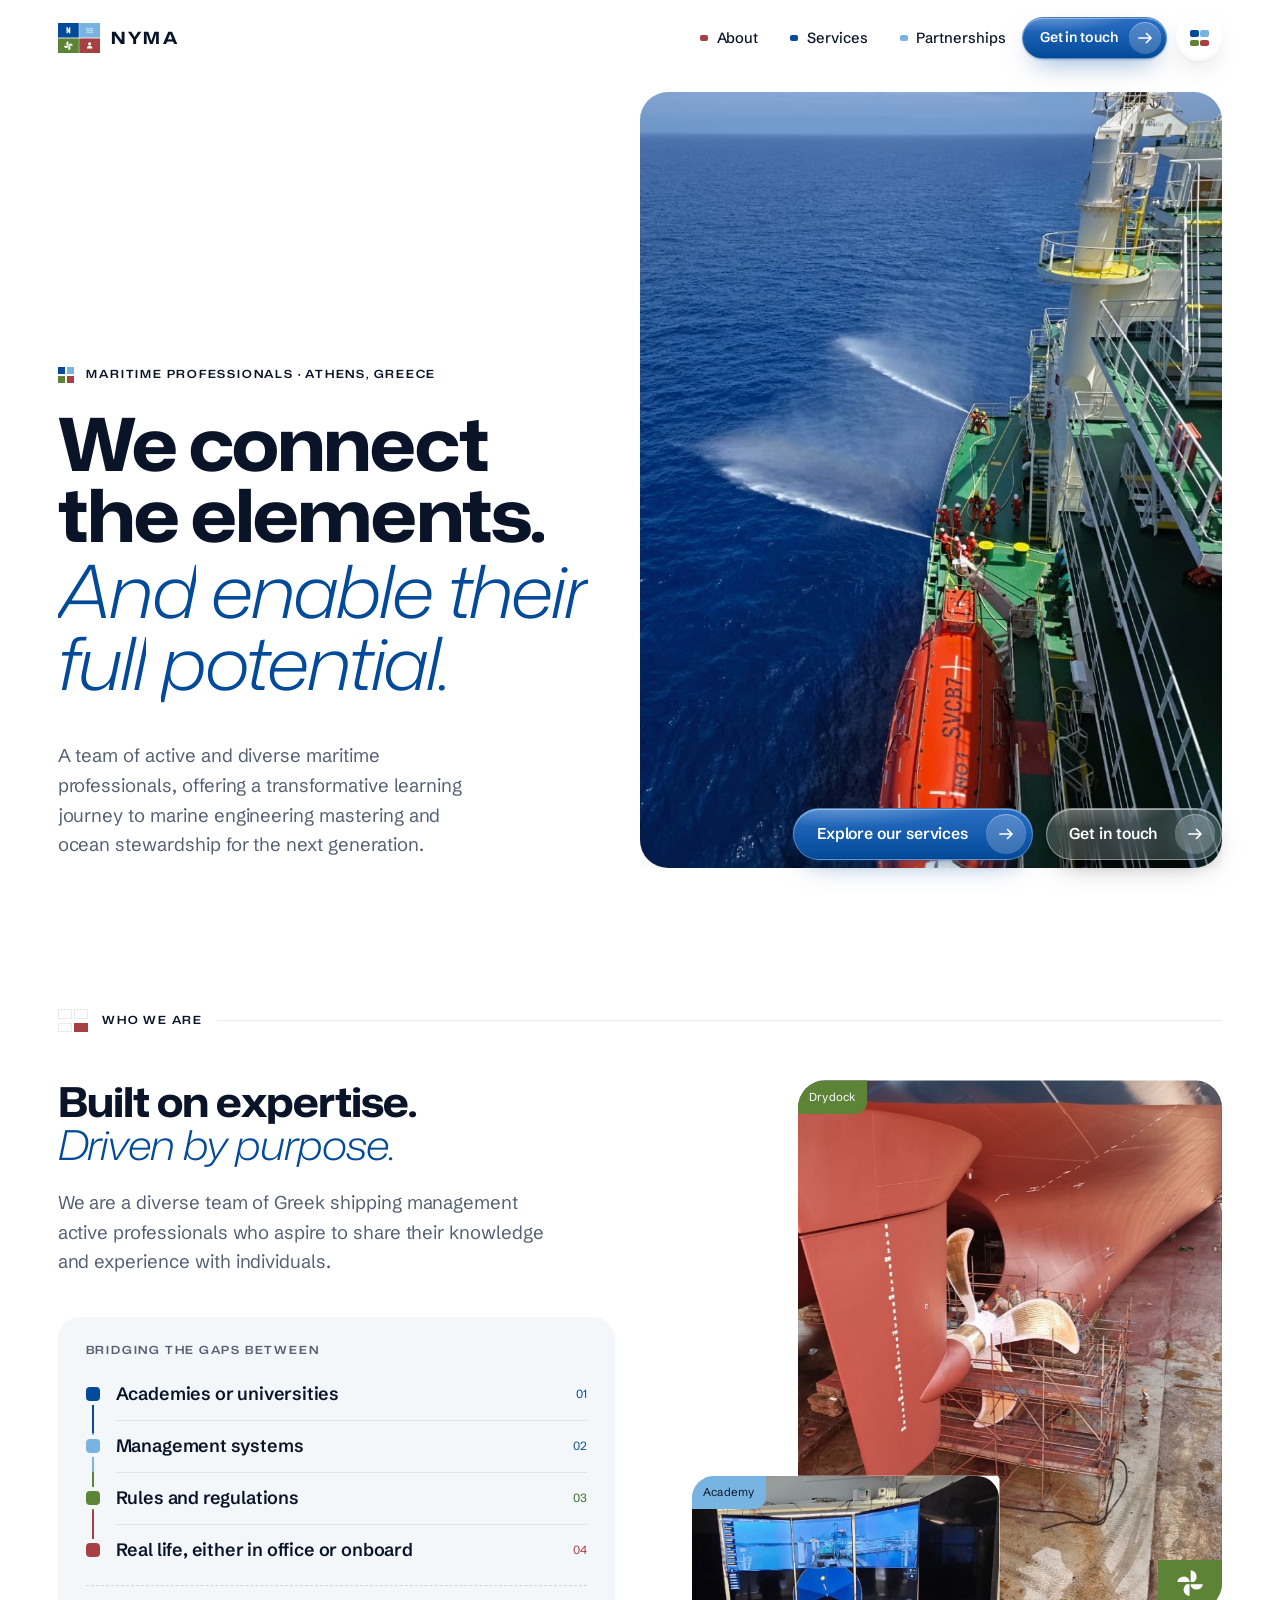
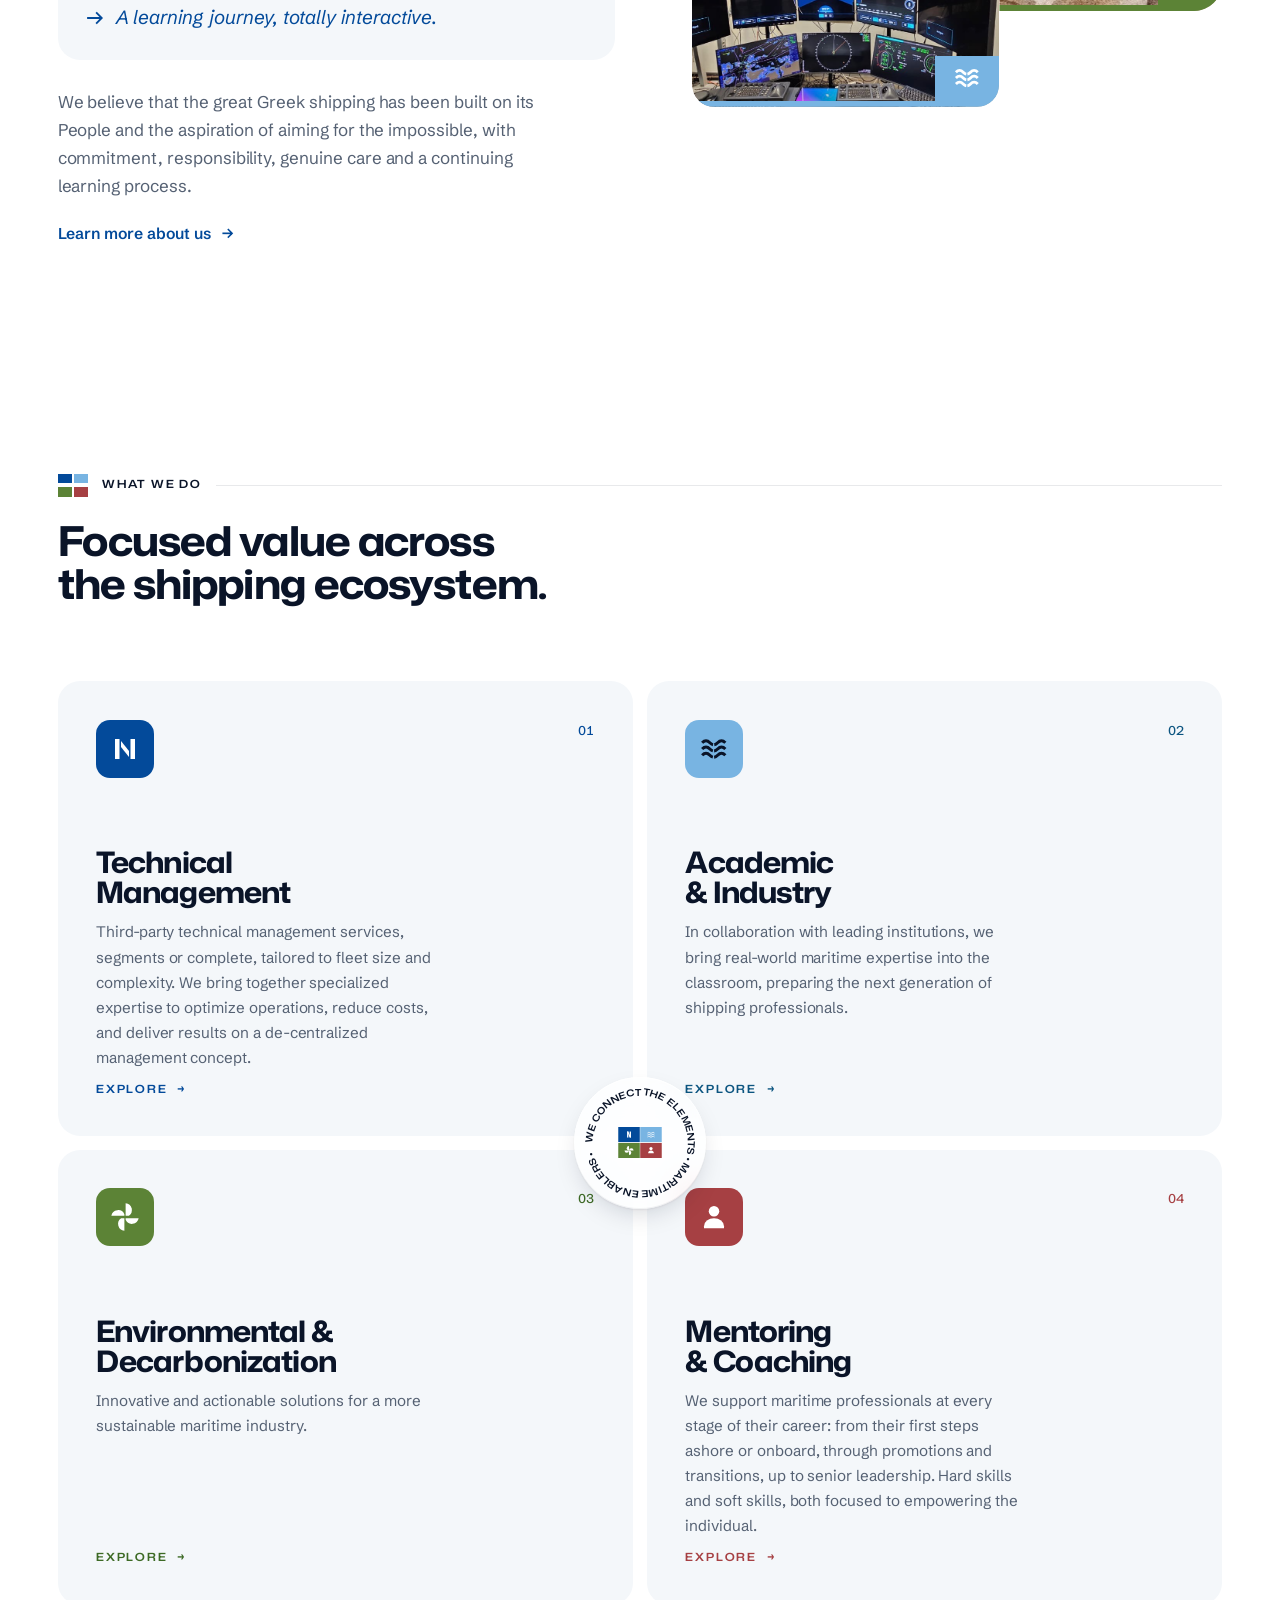
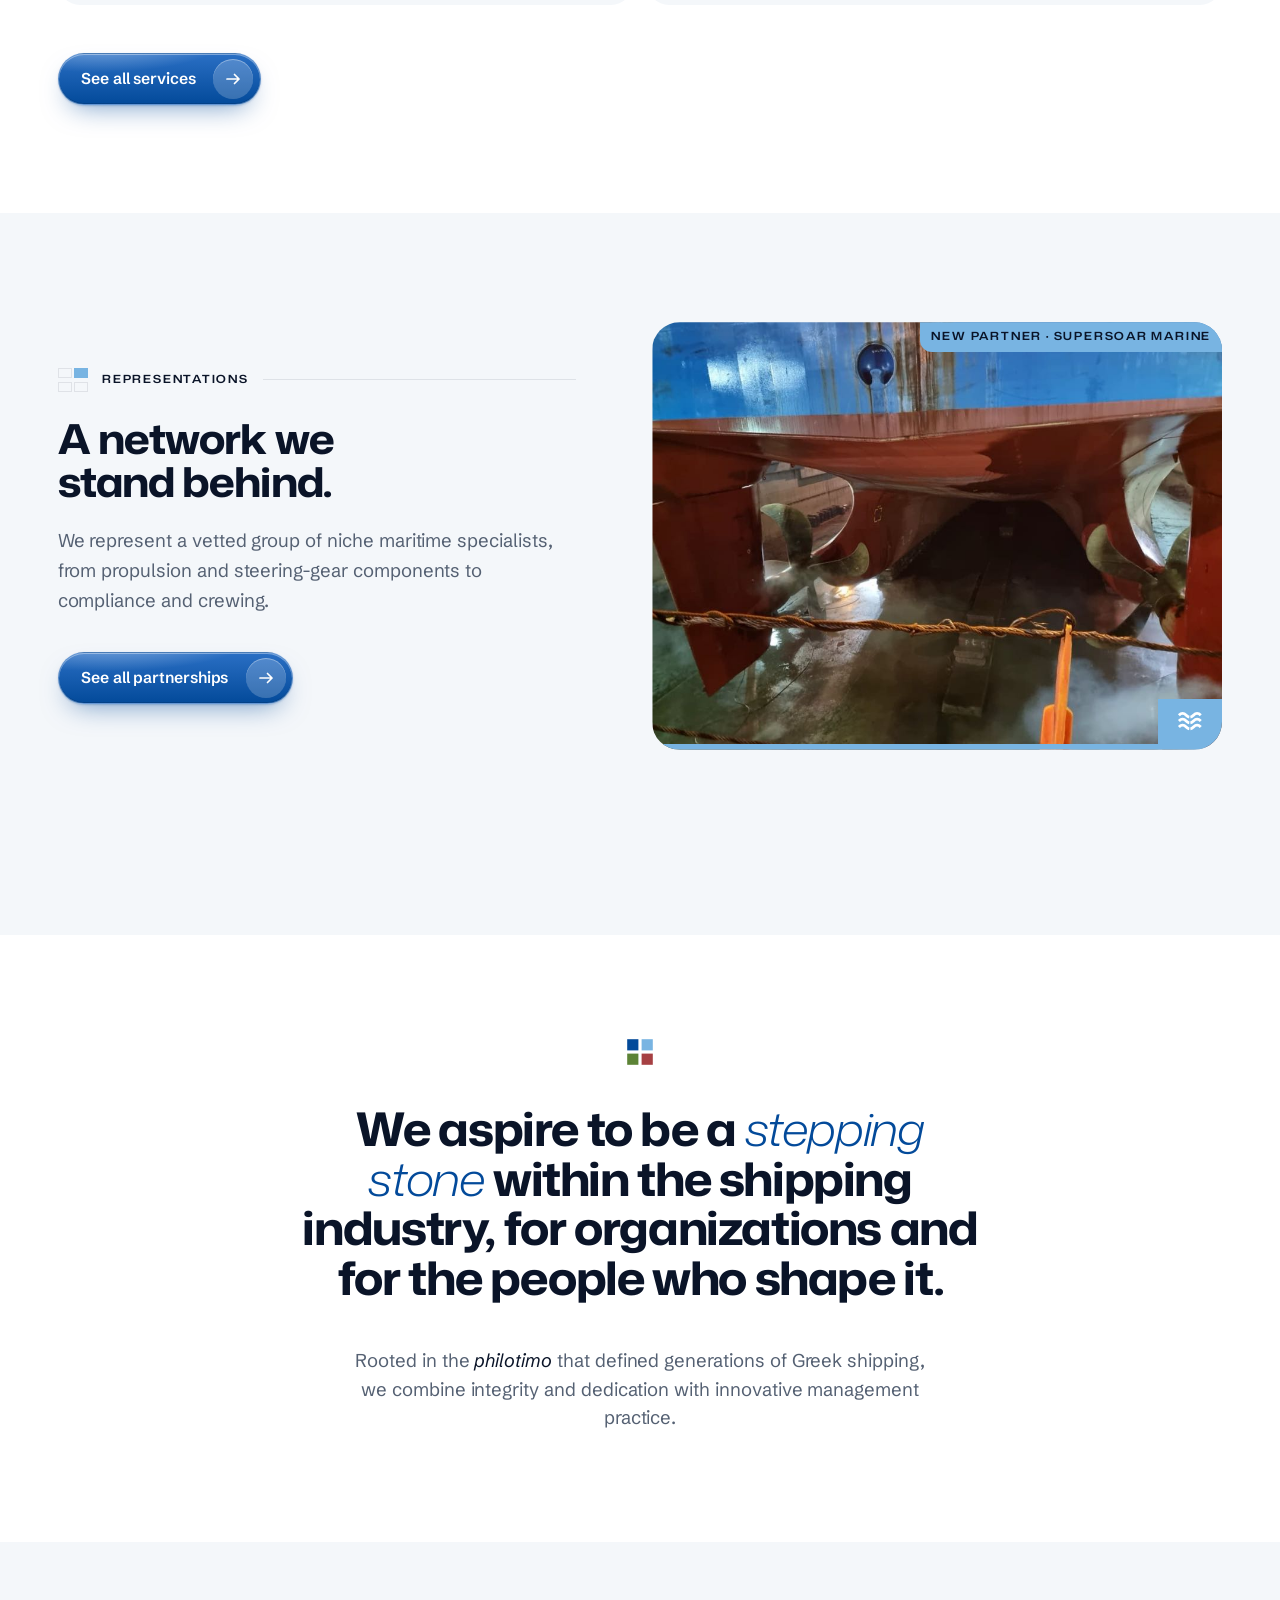
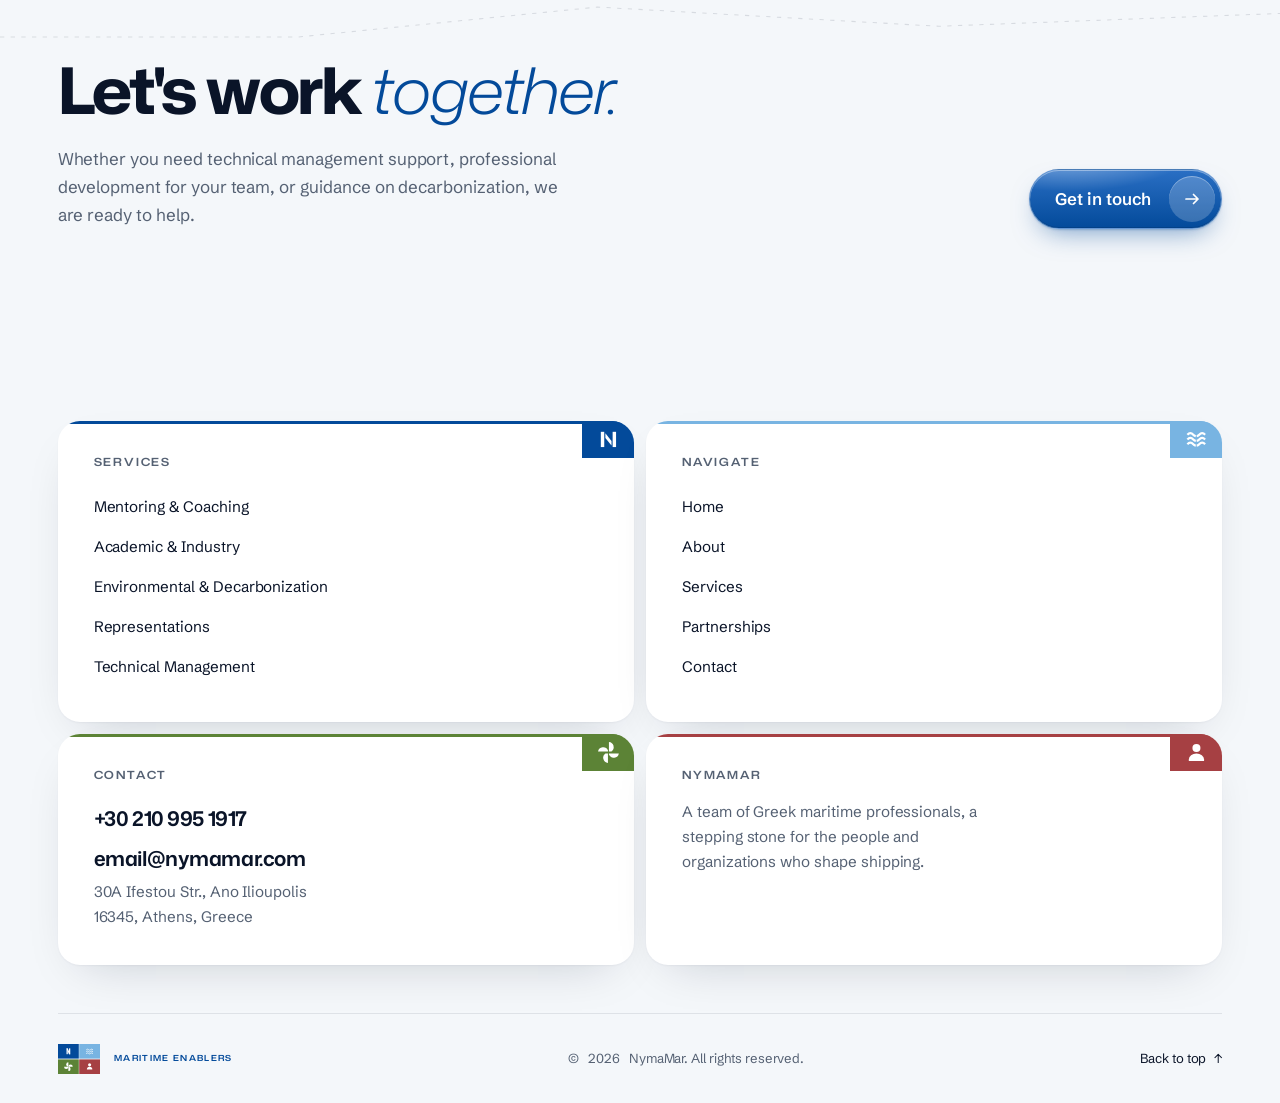
==== commit e622a2ea: "System 2029: light canvas, liquid glass, Mona Sans and Schibsted Grotesk - css/system-2029.css loads" ====
--- a/index.html
+++ b/index.html
@@ -23,8 +23,9 @@
   <script>document.documentElement.classList.add("js");setTimeout(function(){if(!window.__nymaBooted)document.documentElement.classList.remove("js")},3000);</script>
   <link rel="preconnect" href="https://fonts.googleapis.com" />
   <link rel="preconnect" href="https://fonts.gstatic.com" crossorigin />
-  <link href="https://fonts.googleapis.com/css2?family=Archivo:ital,wdth,wght@0,62..125,100..900;1,62..125,100..900&amp;family=DM+Sans:ital,wght@0,400;0,500;0,600;0,700;1,400&amp;display=swap" rel="stylesheet" />
+  <link href="https://fonts.googleapis.com/css2?family=Mona+Sans:ital,wdth,wght@0,75..125,200..900;1,75..125,200..900&amp;family=Schibsted+Grotesk:ital,wght@0,400..700;1,400..700&amp;display=swap" rel="stylesheet" />
   <link rel="stylesheet" href="css/styles.css?v=12" />
+  <link rel="stylesheet" href="css/system-2029.css?v=1" />
   <link rel="icon" href="assets/logo-mark.svg" />
 </head>
 <body>
--- a/css/system-2029.css
+++ b/css/system-2029.css
@@ -0,0 +1,308 @@
+/* ==========================================================================
+   NymaMar · System 2029 "First light", light edition  (proposal, not live)
+   Load after css/styles.css. Same token names, so it drops into 01 Tokens.
+   Canvas: white and cloud, like daylight on water. The logo tiles unchanged.
+   Type: Mona Sans (display, forward italic light line) + Schibsted Grotesk.
+   Material: Apple-style liquid glass for buttons, nav bar, tabs and the
+   phone contact bar; large continuous corners on photos and cards.
+   Fonts load from the Google Fonts link in each page head.
+   ========================================================================== */
+
+:root {
+  /* Day: the canvas */
+  --white:  #FFFFFF;
+  --bone:   #FFFFFF;   /* page                          */
+  --paper:  #F4F7FA;   /* cloud: alternate bands, cards  */
+  --mist:   #E8EEF4;   /* haze: pressed and hover fills  */
+
+  --text:          #0A1428;   /* 17:1 on white  */
+  --muted:         #556173;   /* 6.3:1 on white */
+  --line:          rgba(10, 20, 40, 0.09);
+
+  /* Night survives only on photography: scrims and text over images */
+  --ink:      #0A1428;
+  --ink-2:    #031030;
+  --ink-3:    #E8EEF4;   /* empty photo frames are light now */
+  --on-dark:       #F4F8FC;
+  --on-dark-muted: #C9D6E3;
+  --line-dark:     rgba(255, 255, 255, 0.22);
+
+  /* The mark, exactly as drawn */
+  --b-navy:  #034A9A;
+  --b-sky:   #78B4E2;
+  --b-green: #5C8336;
+  --b-red:   #A64043;
+  --sig-sky: #99DDFF;   /* light-on-photo accent */
+
+  --pillar:    var(--b-navy);
+  --p-light:   #034A9A;
+  --p-dark:    #034A9A;
+  --pillar-fg: var(--p-light);
+
+  /* Type */
+  --display: "Mona Sans", "Archivo", "Helvetica Neue", Arial, sans-serif;
+  --sans:    "Schibsted Grotesk", "DM Sans", -apple-system, BlinkMacSystemFont, "Segoe UI", sans-serif;
+  --mono:    var(--sans);
+  --fs-hero: clamp(2.1rem, min(5.7vw, 8.6vh), 4.9rem);
+  --fs-h1:   clamp(2rem, min(5.2vw, 8.4vh), 4.3rem);
+  --fs-h2:   clamp(1.6rem, 3.2vw, 2.85rem);
+  --fs-body: 1.0625rem;
+
+  /* Shape and material */
+  --r-xl: 28px;   /* photos, hero panel */
+  --r-lg: 22px;   /* cards              */
+  --r-md: 14px;   /* fields             */
+  --glass:        linear-gradient(180deg, rgba(255,255,255,0.78), rgba(255,255,255,0.5));
+  --glass-edge:   rgba(255, 255, 255, 0.85);
+  --glass-shadow: inset 0 1px 0 rgba(255,255,255,0.95), inset 0 -1px 0 rgba(10,20,40,0.05), 0 1px 2px rgba(10,20,40,0.06), 0 10px 28px -10px rgba(10,20,40,0.22);
+  --soft-shadow:  0 1px 2px rgba(10,20,40,0.04), 0 18px 48px -24px rgba(10,20,40,0.22);
+  --shadow-lg:    0 40px 80px -40px rgba(10, 20, 40, 0.35);
+}
+
+[data-pillar="maritime"]   { --pillar: var(--b-navy);  --p-light: #034A9A; --p-dark: #034A9A; --p-ink: #fff; }
+[data-pillar="sky"]        { --pillar: var(--b-sky);   --p-light: #0C5580; --p-dark: #0C5580; --p-ink: var(--ink); }
+[data-pillar="propulsion"] { --pillar: var(--b-green); --p-light: #3D6A25; --p-dark: #3D6A25; --p-ink: #fff; }
+[data-pillar="people"]     { --pillar: var(--b-red);   --p-light: #A64043; --p-dark: #A64043; --p-ink: #fff; }
+
+/* ----- Every surface is daylight now --------------------------------------- */
+body { background: var(--white); color: var(--text); font-family: var(--sans); letter-spacing: -0.003em; }
+.hero, .phero, .section--ink, .section--ink2, .cta, .site-footer,
+:is(.hero, .phero, .section--ink, .section--ink2, .cta, .site-footer) [data-pillar] {
+  --fg: var(--text); --fg-muted: var(--muted); --rule-c: var(--line); --pillar-fg: var(--p-light);
+}
+.hero, .phero, .section--ink, .section--ink2, .cta, .site-footer { color: var(--fg); }
+.hero, .phero, .section--ink, .section--bone { background: var(--white); }
+.section--ink2, .section--paper, .cta, .site-footer { background: var(--paper); }
+.section--ink::after, .section--ink2::after, .cta::after, .site-footer::after, .hero::after, .phero::after, .glow::before { display: none; }
+::selection { background: rgba(3, 74, 154, 0.16); color: var(--text); }
+:focus-visible, .section--bone :focus-visible, .section--paper :focus-visible, .subnav :focus-visible { outline: 2px solid var(--b-navy); outline-offset: 3px; }
+
+/* ----- Type ---------------------------------------------------------------- */
+h1, h2, h3, h4 { font-stretch: 112%; font-weight: 720; letter-spacing: -0.022em; line-height: 1; color: var(--fg); }
+h1 { letter-spacing: -0.026em; }
+h2 { line-height: 1.04; }
+h3 { font-stretch: 110%; letter-spacing: -0.015em; line-height: 1.08; }
+.hero__title, .phero__title { color: var(--text); letter-spacing: -0.026em; line-height: 0.98; max-width: 14ch; }
+.hero__title .l2, .phero__title .l2, .who__copy h2 .l2, .cta h2 .l2, .pq blockquote em {
+  font-style: italic; font-weight: 300; font-stretch: 112%; letter-spacing: -0.03em; color: var(--b-navy);
+}
+.band blockquote .l2 { font-style: italic; font-weight: 300; font-stretch: 112%; letter-spacing: -0.03em; color: var(--sig-sky); }
+.el__title, .svx__title, .band blockquote, .pq blockquote { font-stretch: 110%; font-weight: 720; letter-spacing: -0.03em; }
+.route__text, .cd__v { font-family: var(--sans); font-weight: 600; letter-spacing: -0.01em; }
+.route__end { font-family: var(--sans); }
+.label, .fq h4, .brand__tag { font-stretch: 110%; font-weight: 600; letter-spacing: 0.14em; }
+@media (min-width: 600px) { .label, .fq h4, .brand__tag { font-stretch: 125%; letter-spacing: 0.16em; } }
+.ring text { font-stretch: 125%; fill: var(--text); }
+.hero__foot .lede, .lede { color: var(--muted); line-height: 1.6; }
+
+/* ----- Header: a glass bar ------------------------------------------------- */
+.site-header { color: var(--text); }
+.site-header::before {
+  background: rgba(255, 255, 255, 0.72);
+  -webkit-backdrop-filter: blur(20px) saturate(180%); backdrop-filter: blur(20px) saturate(180%);
+  border-bottom: 1px solid rgba(10, 20, 40, 0.08);
+}
+.brand__word { color: var(--text); }
+.hq__links a, .hq__links a[aria-current="page"] { color: var(--text); }
+.hq__links a::before { border-radius: 2px; }
+.hq__links a::after { height: 2px; border-radius: 2px; }
+/* Menu button: a small glass capsule holding the mark */
+.hq__menu { border: 1px solid var(--glass-edge); border-radius: 999px; background: var(--glass); box-shadow: var(--glass-shadow); color: var(--text);
+  -webkit-backdrop-filter: blur(14px) saturate(180%); backdrop-filter: blur(14px) saturate(180%); }
+.hq__menu .mk i { border-radius: 2px; }
+/* The quadrant menu opens over frosted daylight; each quadrant is a rounded tile */
+.quadnav { background: rgba(255, 255, 255, 0.82); -webkit-backdrop-filter: blur(28px) saturate(180%); backdrop-filter: blur(28px) saturate(180%); }
+.quadnav__grid { column-gap: 8px; }
+.qn { border-radius: var(--r-lg); box-shadow: var(--soft-shadow); }
+
+/* ----- Home hero: white page, the photo as a rounded panel ----------------- */
+.hero { justify-content: flex-start; min-height: 0; padding-bottom: clamp(2.5rem, 6vw, 4rem); }
+.hero__media {
+  position: relative; inset: auto; z-index: 0;
+  height: clamp(260px, 44svh, 420px);
+  margin: calc(var(--header-h) + 0.5rem) var(--gutter) 0;
+  border-radius: var(--r-xl); box-shadow: var(--soft-shadow);
+}
+.hero__media::after { display: none; }
+.hero__media .quad-bar { display: none; }
+.hero__inner { padding-top: 2rem; }
+@media (min-width: 900px) {
+  .hero { justify-content: flex-end; min-height: 100svh; padding-bottom: 0; }
+  .hero__media {
+    position: absolute; z-index: -2; margin: 0; height: auto;
+    top: calc(var(--header-h) + 1rem); right: var(--gutter); bottom: 2rem; left: 50%;
+  }
+  .hero__media::after { display: none; }
+  .hero__inner { padding-top: calc(var(--header-h) + 3rem); }
+  .hero__title { max-width: 11.5ch; }
+  .hero__foot .lede { max-width: 40ch; }
+}
+
+/* ----- Inner page hero ------------------------------------------------------ */
+.phero__title { color: var(--text); }
+.crumbs a { color: var(--muted); }
+.crumbs a:hover { color: var(--text); }
+.crumbs__sep { color: rgba(10, 20, 40, 0.25); }
+.crumbs [aria-current] { color: var(--b-navy); }
+.phero__window { clip-path: inset(0 calc((1 - var(--p)) * var(--edge)) 0 calc((1 - var(--p)) * var(--edge)) round calc(var(--r-xl) * (1 - var(--p) * 0.6))); }
+.phero__window::after { display: none; }
+
+/* ----- Photos and cards: continuous corners, soft depth ------------------- */
+.frame { border-radius: var(--r-xl); background: var(--mist); }
+.frame__tag { border-radius: 0 0 12px 0; }
+.collage__b { outline-color: var(--white); border-radius: var(--r-lg); }
+.network__media .frame__tag { border-radius: 0 0 0 12px; }
+.route { background: var(--paper); border: 0; border-radius: var(--r-lg); }
+.route__node { box-shadow: 0 0 0 4px var(--paper); border-radius: 4px; }
+.route__end { border-top-color: rgba(10, 20, 40, 0.14); color: var(--b-navy); }
+
+.elements__grid { gap: 14px; background: none; border: 0; }
+.el { background: var(--paper); color: var(--text); border-radius: var(--r-lg); }
+.el::before { display: none; }
+.el__glyph { border-radius: 14px; }
+.el__desc { color: var(--muted); }
+.ring { background: rgba(255, 255, 255, 0.8); -webkit-backdrop-filter: blur(16px) saturate(180%); backdrop-filter: blur(16px) saturate(180%); box-shadow: var(--glass-shadow); }
+
+.mv { gap: 14px; background: none; border: 0; }
+.mv__col { background: var(--paper); border-radius: var(--r-lg); }
+.mv__col .label::before { border-radius: 3px; }
+.pcard { background: var(--paper); border: 0; border-radius: var(--r-lg); }
+.pcard__body { border-top: 0; }
+.pcard__tags span { border-radius: 999px; background: var(--white); border-color: transparent; }
+.principal { border-radius: var(--r-lg); border-color: rgba(10, 20, 40, 0.18); }
+.svx__band { border-radius: var(--r-xl); overflow: hidden; }
+.svx__band::before { display: none; }
+.svx__tile { border-radius: 12px; }
+.svx .spec li .idx { border-radius: 3px; }
+.cta__course { color: rgba(10, 20, 40, 0.12); }
+
+/* Photo bands keep a night scrim so white type stays readable */
+.band::after { background: linear-gradient(90deg, rgba(3,16,48,0.82) 0%, rgba(3,16,48,0.55) 45%, rgba(3,16,48,0.2) 100%), linear-gradient(180deg, rgba(3,16,48,0.3), rgba(3,16,48,0) 40%, rgba(3,16,48,0.45)); }
+.svx__band::after { background: linear-gradient(180deg, rgba(3,16,48,0) 40%, rgba(3,16,48,0.82) 100%); }
+
+/* Supersoar parts drawing: ink lines on daylight */
+.parts .ln { stroke: rgba(10, 20, 40, 0.55); }
+.parts .ln--thin { stroke: rgba(10, 20, 40, 0.25); }
+.parts .ln--cl { stroke: rgba(10, 20, 40, 0.28); }
+.hot rect { fill: var(--white); }
+.hot.is-on text { fill: #fff; }
+.hot:focus-visible rect { stroke: var(--text); }
+
+/* ----- Services tabs: a glass segmented control ----------------------------- */
+.subnav { background: rgba(255, 255, 255, 0.72); -webkit-backdrop-filter: blur(20px) saturate(180%); backdrop-filter: blur(20px) saturate(180%); border-bottom-color: rgba(10, 20, 40, 0.08); }
+.subnav__inner { gap: 0.25rem; }
+.subnav a { border: 0; border-radius: 999px; color: var(--muted); }
+.subnav a::before { border-radius: 50%; }
+@media (hover: hover) { .subnav a:hover { color: var(--text); background: rgba(10, 20, 40, 0.05); } }
+.subnav a.active { background: var(--glass); color: var(--text); box-shadow: var(--glass-shadow); }
+
+/* ----- Forms: filled fields ---------------------------------------------- */
+.field input, .field textarea, .field select {
+  background-color: var(--paper); border: 1px solid transparent; border-radius: var(--r-md);
+  padding: 0.85rem 1rem; transition: border-color .3s var(--ease), box-shadow .3s var(--ease), background-color .3s var(--ease);
+}
+.field select { background-position: right 1rem center; }
+.field input:focus, .field textarea:focus, .field select:focus { background-color: var(--white); border-color: var(--b-navy); box-shadow: 0 0 0 4px rgba(3, 74, 154, 0.14); }
+.field.is-invalid input, .field.is-invalid textarea { border-color: var(--b-red); }
+.field__err, .field.is-invalid label { color: var(--b-red); }
+
+/* ----- Footer ------------------------------------------------------------- */
+.site-footer { color: var(--muted); }
+.site-footer a { color: var(--text); }
+.site-footer a:hover { color: var(--b-navy); }
+.brand__tag { color: var(--b-navy); }
+.footer__bar { border-top-color: var(--line); }
+.fq { gap: 12px; }
+.fq__p { background: var(--white); border-top: 0; border-radius: var(--r-lg); box-shadow: var(--soft-shadow); overflow: hidden; }
+.fq__p::before { content: ""; position: absolute; left: 0; right: 0; top: 0; height: 3px; background: var(--t); }
+.fq h4 { color: var(--muted); }
+.fq__big a { color: var(--text); }
+.fq__big a:hover { color: var(--b-navy); }
+
+/* ----- Buttons: liquid glass ---------------------------------------------- */
+/* Navy-tinted glass for the main action, clear glass for the second. A
+   specular rim on top, a soft lens shadow below, a sheen that drifts on
+   hover. The arrow sits in its own small glass lens. Hover, focus and tap
+   all respond. */
+.btn {
+  --g-bg: linear-gradient(180deg, #2A6FC4 0%, #034A9A 100%);
+  --g-fg: #fff;
+  --g-edge: rgba(255, 255, 255, 0.28);
+  --g-shadow: inset 0 1px 0 rgba(255,255,255,0.38), inset 0 -1px 0 rgba(0,0,0,0.12), 0 1px 2px rgba(3,74,154,0.25), 0 12px 28px -12px rgba(3,74,154,0.6);
+  --g-lens: rgba(255, 255, 255, 0.2);
+  background: var(--g-bg); color: var(--g-fg);
+  border: 1px solid var(--g-edge); border-radius: 999px; box-shadow: var(--g-shadow);
+  -webkit-backdrop-filter: blur(14px) saturate(180%); backdrop-filter: blur(14px) saturate(180%);
+  min-height: 52px; padding: 0 0.4rem 0 1.4rem; gap: 1.1rem;
+  font-family: var(--sans); font-weight: 600; font-size: 0.98rem; letter-spacing: -0.005em; text-transform: none;
+  overflow: hidden;
+  transition: transform .35s var(--ease), box-shadow .35s var(--ease), background .35s var(--ease), color .35s var(--ease);
+}
+.btn::before {   /* specular sheen */
+  content: ""; position: absolute; inset: 0; z-index: 0; pointer-events: none; clip-path: none;
+  background: radial-gradient(120% 140% at 20% -40%, rgba(255,255,255,0.55), rgba(255,255,255,0) 55%);
+  transform: none; opacity: 0.9; transition: opacity .35s var(--ease), transform .6s var(--ease);
+}
+.btn::after { content: none; }
+.btn > * { position: relative; z-index: 1; }
+.btn__arw {
+  width: 40px; height: 40px; border-radius: 50%; display: grid; place-items: center;
+  background: var(--g-lens); color: currentColor; overflow: hidden;
+  box-shadow: inset 0 1px 0 rgba(255,255,255,0.35);
+  transition: transform .45s var(--ease), background .35s var(--ease);
+}
+.btn__arw svg { display: none; }
+.btn__arw::after {
+  inset: auto; position: static; width: 16px; height: 16px; transform: none; background: currentColor;
+  -webkit-mask: url("data:image/svg+xml,%3Csvg xmlns='http://www.w3.org/2000/svg' viewBox='0 0 16 16' fill='none' stroke='black' stroke-width='1.7' stroke-linecap='round' stroke-linejoin='round'%3E%3Cpath d='M2 8h12M9.5 3.5 14 8l-4.5 4.5'/%3E%3C/svg%3E") no-repeat center / contain;
+          mask: url("data:image/svg+xml,%3Csvg xmlns='http://www.w3.org/2000/svg' viewBox='0 0 16 16' fill='none' stroke='black' stroke-width='1.7' stroke-linecap='round' stroke-linejoin='round'%3E%3Cpath d='M2 8h12M9.5 3.5 14 8l-4.5 4.5'/%3E%3C/svg%3E") no-repeat center / contain;
+}
+/* Clear glass */
+.btn--line, .btn--line:where(.section--bone *, .section--paper *) {
+  --g-bg: var(--glass); --g-fg: var(--text); --g-edge: var(--glass-edge);
+  --g-shadow: var(--glass-shadow); --g-lens: rgba(10, 20, 40, 0.06);
+}
+/* Ink-tinted glass */
+.btn--dark { --g-bg: linear-gradient(180deg, #1D2A44 0%, #0A1428 100%); --g-fg: #fff; --g-edge: rgba(255,255,255,0.16);
+  --g-shadow: inset 0 1px 0 rgba(255,255,255,0.22), 0 1px 2px rgba(10,20,40,0.25), 0 12px 28px -12px rgba(10,20,40,0.55); --g-lens: rgba(255,255,255,0.14); }
+.btn--dark .btn__arw { background: var(--g-lens); color: currentColor; }
+/* Glass over photographs */
+:is(.band, .svx__over) .btn { --g-bg: rgba(255,255,255,0.16); --g-fg: #fff; --g-edge: rgba(255,255,255,0.35);
+  --g-shadow: inset 0 1px 0 rgba(255,255,255,0.45), 0 12px 28px -12px rgba(0,0,0,0.5); --g-lens: rgba(255,255,255,0.18); }
+
+@media (min-width: 900px) {   /* the hero buttons float on the photo panel */
+  .hero .btn--line { --g-bg: rgba(255,255,255,0.16); --g-fg: #fff; --g-edge: rgba(255,255,255,0.4);
+    --g-shadow: inset 0 1px 0 rgba(255,255,255,0.5), 0 12px 28px -12px rgba(0,0,0,0.5); --g-lens: rgba(255,255,255,0.2); }
+}
+.btn--lg { min-height: 60px; padding-left: 1.6rem; font-size: 1.05rem; }
+.btn--lg .btn__arw { width: 46px; height: 46px; }
+@media (min-width: 900px) { .hq__cta { min-height: 42px; padding: 0 0.3rem 0 1.05rem; font-size: 0.88rem; gap: 0.7rem; } .hq__cta .btn__arw { width: 32px; height: 32px; } }
+
+.btn:focus-visible { outline: 2px solid var(--b-navy); outline-offset: 3px; }
+.btn:focus-visible .btn__arw { transform: translateX(3px); }
+@media (hover: hover) {
+  .btn:hover { color: var(--g-fg); border-color: var(--g-edge); transform: translateY(-1px); box-shadow: var(--g-shadow), 0 18px 36px -18px rgba(10,20,40,0.35); }
+  .btn:hover::before { opacity: 1; transform: translateX(8%); }
+  .btn:hover .btn__arw, .btn--dark:hover .btn__arw { background: var(--g-lens); transform: translateX(3px); }
+  .btn:hover .btn__arw svg { transform: none; }
+}
+.btn:active { transform: scale(0.97); transition-duration: .12s; }
+
+/* Inline link: navy, sentence case, the underline draws in */
+.link { font-family: var(--sans); font-weight: 600; font-size: 0.98rem; letter-spacing: 0; text-transform: none; color: var(--b-navy);
+  background: linear-gradient(currentColor, currentColor) 0 calc(100% - 8px) / 0 1px no-repeat; }
+@media (hover: hover) { .link:hover { background-size: 100% 1px; background-position: 0 calc(100% - 8px); } }
+.link:focus-visible { background-size: 100% 1px; }
+
+/* Phone contact bar: a floating glass tray */
+.mbar {
+  left: 0.6rem; right: 0.6rem; bottom: calc(0.6rem + env(safe-area-inset-bottom, 0px));
+  padding: 0.4rem; border-radius: 999px;
+  background: rgba(255, 255, 255, 0.72); -webkit-backdrop-filter: blur(24px) saturate(180%); backdrop-filter: blur(24px) saturate(180%);
+  border: 1px solid var(--glass-edge); box-shadow: var(--glass-shadow);
+}
+.mbar a { border-radius: 999px; min-height: 46px; font-family: var(--sans); font-weight: 600; font-size: 0.92rem; text-transform: none; letter-spacing: 0; }
+.mbar__call { border: 0; color: var(--text); background: rgba(10, 20, 40, 0.05); }
+.mbar__go { background: linear-gradient(180deg, #2A6FC4 0%, #034A9A 100%); color: #fff; clip-path: none; padding-right: 1.15rem; box-shadow: inset 0 1px 0 rgba(255,255,255,0.35); }
+
+@media (prefers-reduced-motion: reduce) { .btn, .btn::before, .btn__arw { transition: none; } .btn:hover { transform: none; } }
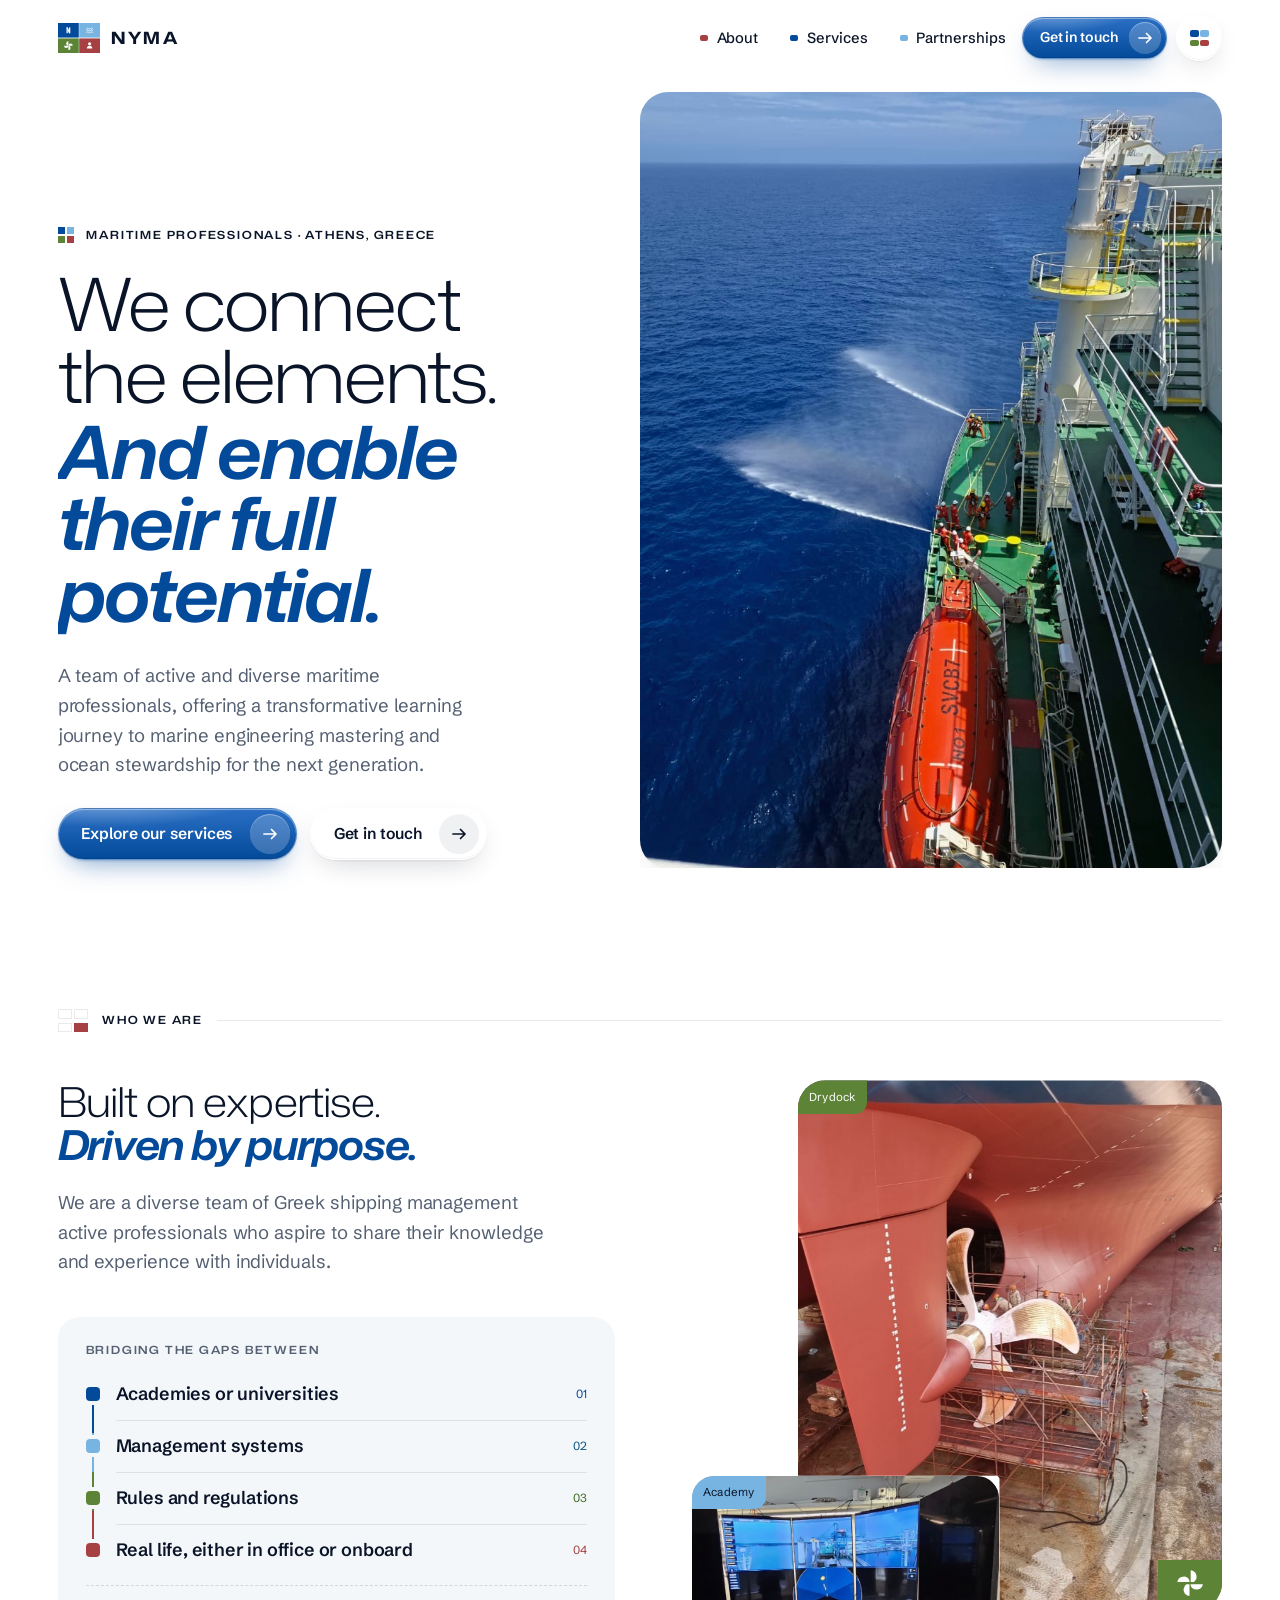
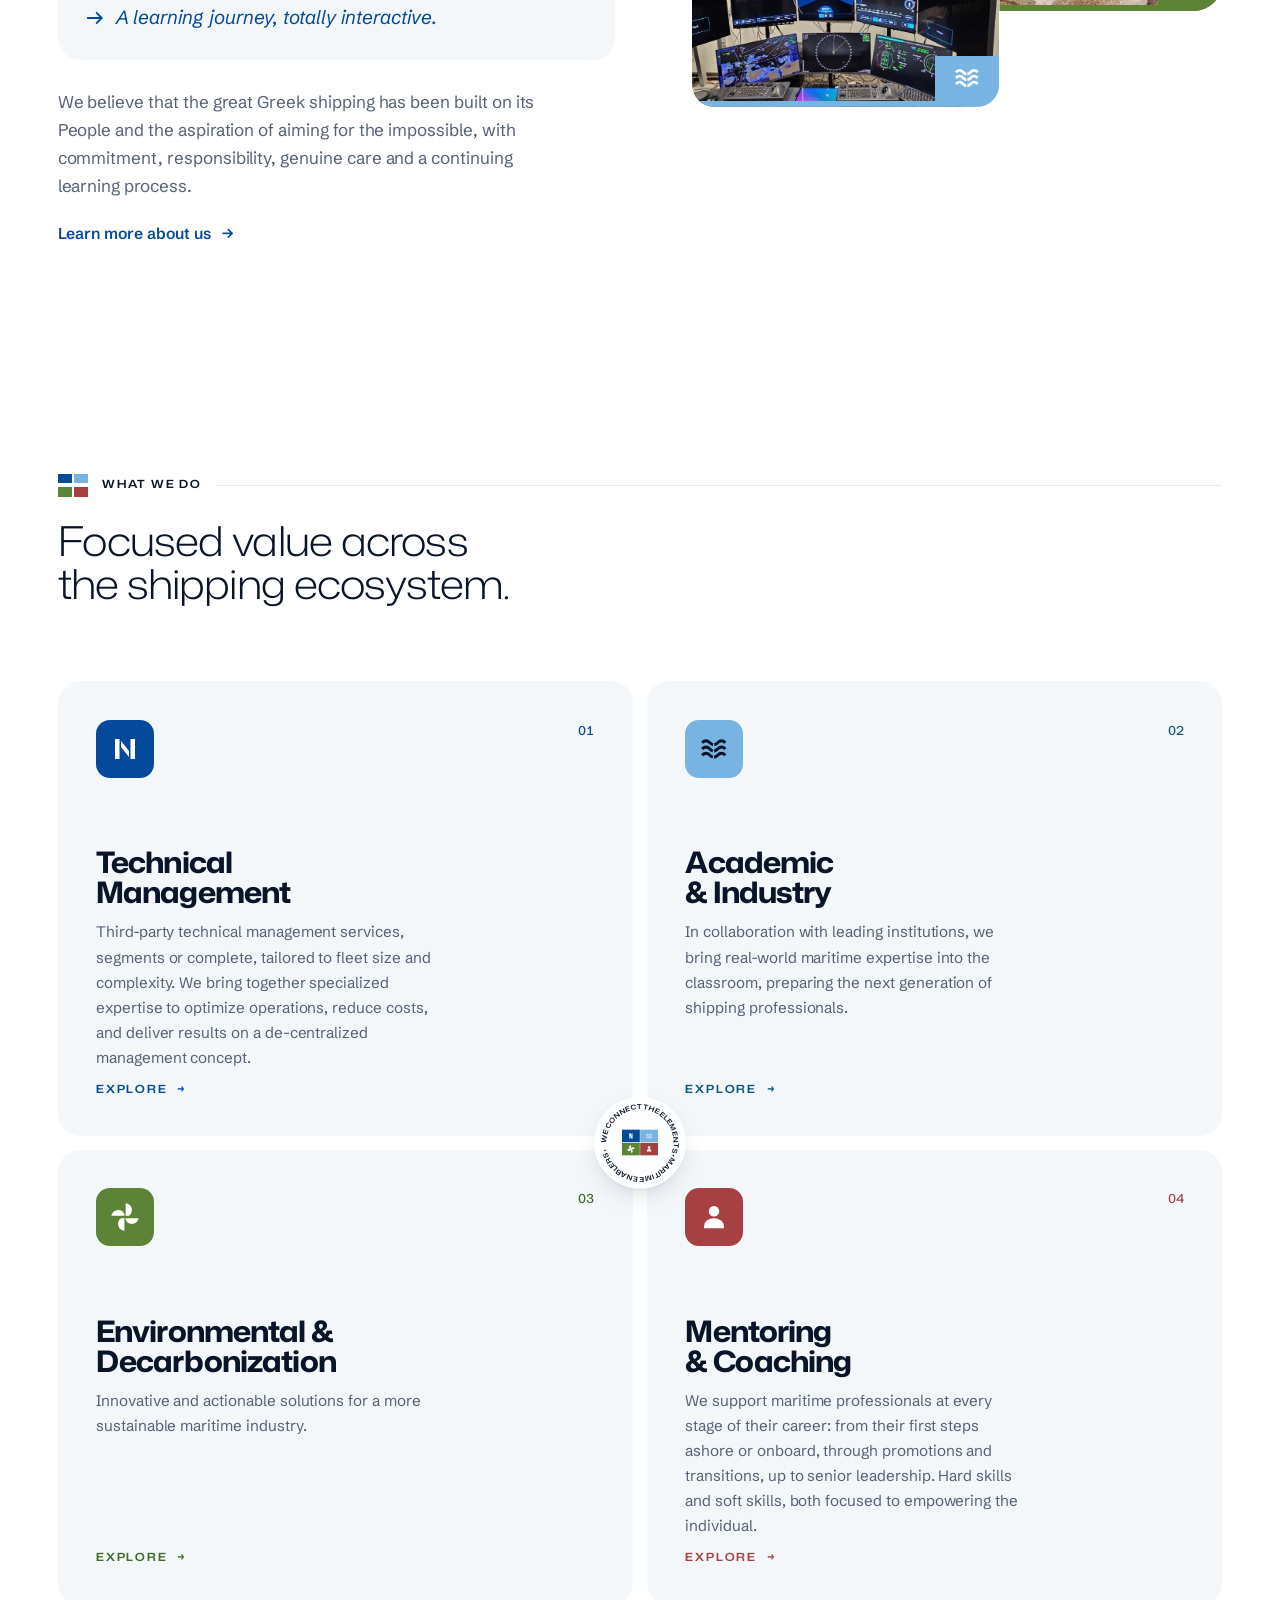
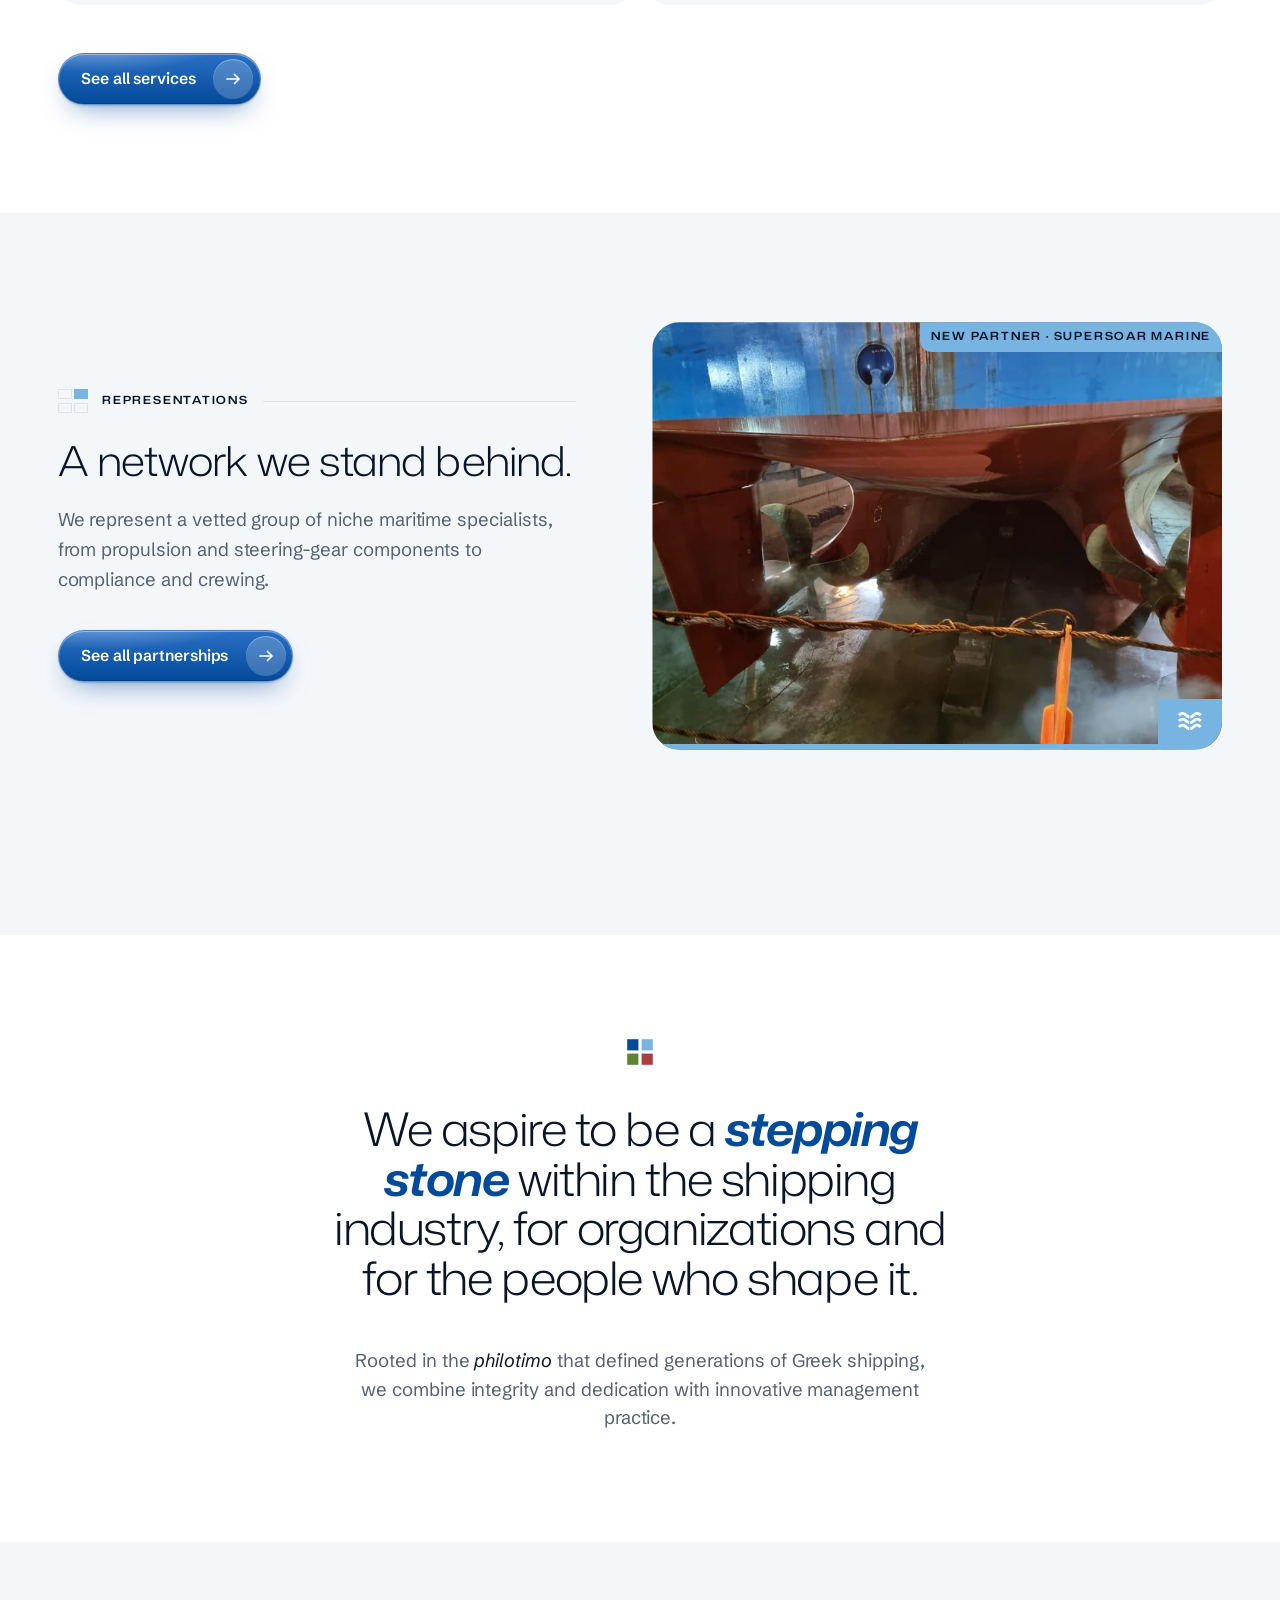
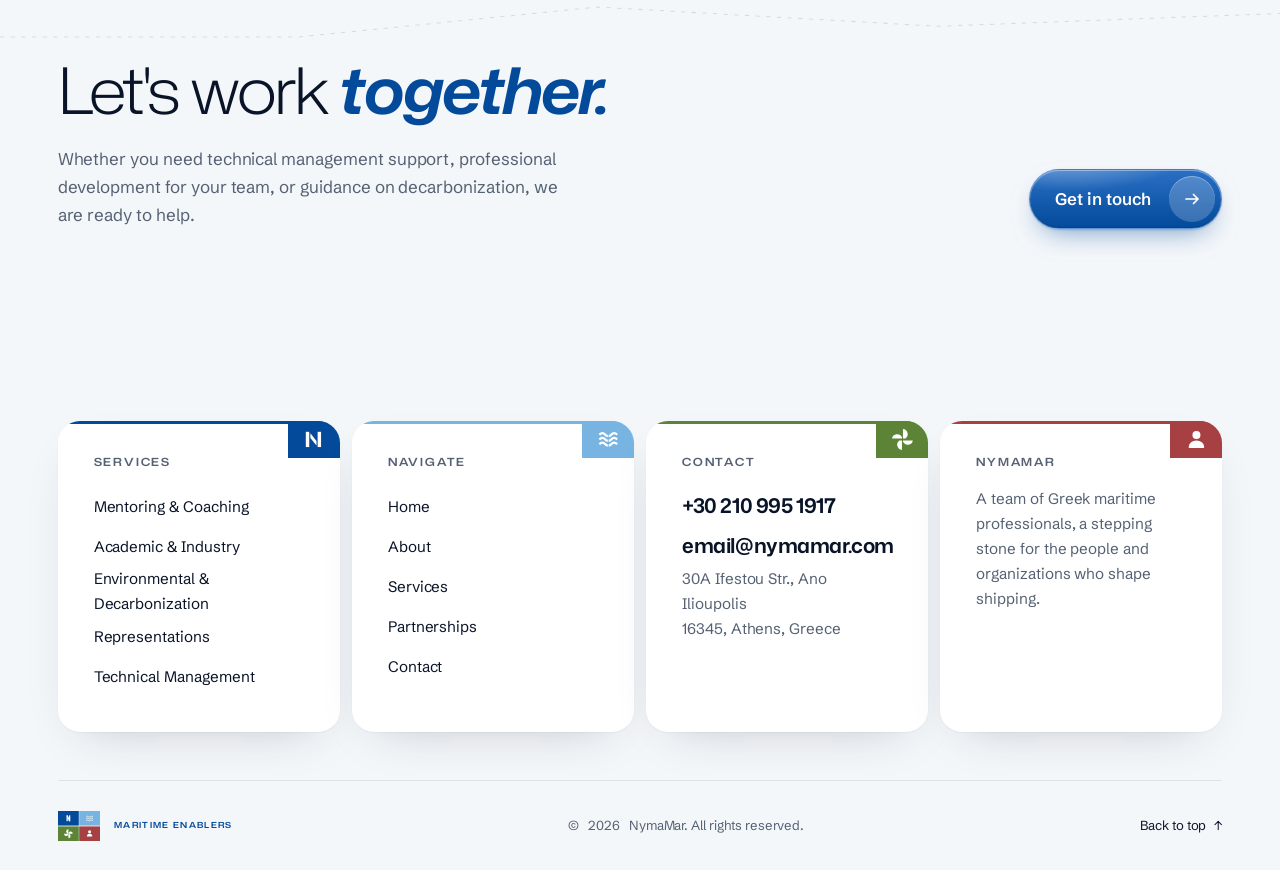
==== commit b147588f: "Owner feedback: tappable menu, sharper photos, hero and footer on the logo line, reversed headline w" ====
--- a/index.html
+++ b/index.html
@@ -24,8 +24,8 @@
   <link rel="preconnect" href="https://fonts.googleapis.com" />
   <link rel="preconnect" href="https://fonts.gstatic.com" crossorigin />
   <link href="https://fonts.googleapis.com/css2?family=Mona+Sans:ital,wdth,wght@0,75..125,200..900;1,75..125,200..900&amp;family=Schibsted+Grotesk:ital,wght@0,400..700;1,400..700&amp;display=swap" rel="stylesheet" />
-  <link rel="stylesheet" href="css/styles.css?v=12" />
-  <link rel="stylesheet" href="css/system-2029.css?v=1" />
+  <link rel="stylesheet" href="css/styles.css?v=13" />
+  <link rel="stylesheet" href="css/system-2029.css?v=2" />
   <link rel="icon" href="assets/logo-mark.svg" />
 </head>
 <body>
@@ -59,7 +59,7 @@
 
   <!-- ===== Hero ===== -->
   <section id="main" class="hero">
-    <div class="hero__media"><img src="assets/img/sea-fire-monitor-trial.jpg" srcset="assets/img/sea-fire-monitor-trial-480.jpg 480w, assets/img/sea-fire-monitor-trial.jpg 960w" sizes="(min-width: 900px) 56vw, 100vw" alt="Deck crew running a fire-monitor sea trial aboard a vessel" width="960" height="1280" fetchpriority="high" decoding="async" data-parallax="0.08" data-parallax-scale="1.14" /><div class="quad-bar" aria-hidden="true"><i></i><i></i><i></i><i></i></div></div>
+    <div class="hero__media"><img src="assets/img/sea-fire-monitor-trial.jpg" srcset="assets/img/sea-fire-monitor-trial-480.jpg 480w, assets/img/sea-fire-monitor-trial.jpg 960w" sizes="(min-width: 900px) 56vw, 100vw" alt="Deck crew running a fire-monitor sea trial aboard a vessel" width="960" height="1280" fetchpriority="high" decoding="async" data-parallax="0.08" data-parallax-scale="1.04" /><div class="quad-bar" aria-hidden="true"><i></i><i></i><i></i><i></i></div></div>
     <div class="wrap hero__inner">
       <p class="hero__kicker intro" style="--d:.2s"><span class="quad-dots" aria-hidden="true"><i></i><i></i><i></i><i></i></span><span class="label">Maritime professionals &middot; Athens, Greece</span></p>
       <h1 class="hero__title" data-split>We connect the elements. <span class="l2">And enable their full potential.</span></h1>
@@ -218,6 +218,6 @@
     <a class="mbar__go" href="contact.html">Get in touch <svg viewBox="0 0 16 16" fill="none" stroke="currentColor" stroke-width="1.6" aria-hidden="true"><path d="M1 8h13M9 3l5 5-5 5"/></svg></a>
   </div>
 
-  <script src="js/main.js?v=12"></script>
+  <script src="js/main.js?v=13"></script>
 </body>
 </html>
--- a/css/styles.css
+++ b/css/styles.css
@@ -323,6 +323,10 @@
 .qn__sub { display: none; gap: 0.15rem; font-size: 0.95rem; }
 .qn__sub--always { display: grid; font-size: 0.85rem; }
 .qn__addr { display: none; }
+/* The whole quadrant is the section link (stretched over .qn); sub-links sit above it. */
+.qn__head::after { content: ""; position: absolute; inset: 0; z-index: 1; }
+.qn__sub { position: relative; z-index: 2; pointer-events: none; }
+.qn__sub a { pointer-events: auto; }
 .qn__sub a { display: inline-flex; align-items: center; min-height: 36px; }
 .qn__sub a:hover { text-decoration: underline; text-underline-offset: 4px; }
 .qn :focus-visible { outline: 2px solid #fff; outline-offset: 3px; }
--- a/css/system-2029.css
+++ b/css/system-2029.css
@@ -125,6 +125,8 @@
 }
 .hero__media::after { display: none; }
 .hero__media .quad-bar { display: none; }
+/* The home photo is a 960px original: keep its zoom small so it stays sharp on desktop. */
+.hero__media img { transform: scale(1.04); }
 .hero__inner { padding-top: 2rem; }
 @media (min-width: 900px) {
   .hero { justify-content: flex-end; min-height: 100svh; padding-bottom: 0; }
@@ -270,10 +272,6 @@
 :is(.band, .svx__over) .btn { --g-bg: rgba(255,255,255,0.16); --g-fg: #fff; --g-edge: rgba(255,255,255,0.35);
   --g-shadow: inset 0 1px 0 rgba(255,255,255,0.45), 0 12px 28px -12px rgba(0,0,0,0.5); --g-lens: rgba(255,255,255,0.18); }
 
-@media (min-width: 900px) {   /* the hero buttons float on the photo panel */
-  .hero .btn--line { --g-bg: rgba(255,255,255,0.16); --g-fg: #fff; --g-edge: rgba(255,255,255,0.4);
-    --g-shadow: inset 0 1px 0 rgba(255,255,255,0.5), 0 12px 28px -12px rgba(0,0,0,0.5); --g-lens: rgba(255,255,255,0.2); }
-}
 .btn--lg { min-height: 60px; padding-left: 1.6rem; font-size: 1.05rem; }
 .btn--lg .btn__arw { width: 46px; height: 46px; }
 @media (min-width: 900px) { .hq__cta { min-height: 42px; padding: 0 0.3rem 0 1.05rem; font-size: 0.88rem; gap: 0.7rem; } .hq__cta .btn__arw { width: 32px; height: 32px; } }
@@ -306,3 +304,39 @@
 .mbar__go { background: linear-gradient(180deg, #2A6FC4 0%, #034A9A 100%); color: #fff; clip-path: none; padding-right: 1.15rem; box-shadow: inset 0 1px 0 rgba(255,255,255,0.35); }
 
 @media (prefers-reduced-motion: reduce) { .btn, .btn::before, .btn__arw { transition: none; } .btn:hover { transform: none; } }
+
+/* ----- Owner feedback, 4 Nov 2026 ------------------------------------------ */
+@media (min-width: 900px) {
+  /* Hero text starts on the logo's line, so the left and right margins match the photo's. */
+  .hero__inner.wrap { max-width: none; }
+  /* Buttons sit under the text, off the photo. */
+  .hero__foot { grid-template-columns: minmax(0, 1fr); justify-content: start; align-items: start; gap: 1.75rem; margin-top: 2rem; }
+  .hero__foot .btn-row { flex-wrap: nowrap; }
+  /* The ring sits where the four cards meet: keep it clear of "Explore" and the icons. */
+  .ring { width: clamp(92px, 7vw, 104px); height: clamp(92px, 7vw, 104px); }
+  .ring svg.ring__text { inset: 5px; width: calc(100% - 10px); height: calc(100% - 10px); }
+  .ring__mark { width: 36px; }
+}
+/* Below 1200px the cards are too narrow for the ring to clear their text. */
+.elements__badge { display: none; }
+@media (min-width: 1200px) { .elements__badge { display: block; } }
+/* Italic words lean past their mask: give each word room on the right and top. */
+:is(.l2, em) .w, .w:has(> .w__i > :is(.l2, em)) { padding-right: 0.14em; margin-right: -0.14em; padding-top: 0.1em; margin-top: -0.1em; }
+/* About values: numbers and text sit inside the coloured row, not on its edge. */
+.vrow { padding-inline: clamp(0.9rem, 2.4vw, 1.75rem); }
+.vrow::before { border-radius: var(--r-lg); }
+/* Partnerships parts: the drawing runs edge to edge on the logo's line, the ten parts sit
+   under it in two columns of five. The section is a container so the break-out is measured
+   without the scrollbar. */
+.section:has(.parts) { container-type: inline-size; }
+@media (min-width: 900px) {
+  .parts { grid-template-columns: minmax(0, 1fr); margin-inline: calc((min(100cqw, var(--maxw)) - 100cqw) / 2); }
+  .parts__list { grid-template-columns: 1fr 1fr; grid-template-rows: repeat(5, auto); grid-auto-flow: column; column-gap: clamp(2rem, 4vw, 4rem); }
+}
+/* Footer: the four panels open out to the logo's line on both sides, one row from 1200px. */
+.site-footer > .wrap { max-width: none; }
+@media (min-width: 1200px) { .fq { grid-template-columns: repeat(4, minmax(0, 1fr)); } }
+/* Headline weights reversed (owner, 4 Nov 2026: option B): the upright line is light,
+   the italic line or phrase carries the weight. Card titles and h3 keep their weight. */
+html :is(h1, h2, .pq blockquote, .band blockquote):not(.svx__title) { font-weight: 300; }
+html :is(h1, h2, .pq blockquote, .band blockquote) :is(.l2, em) { font-style: italic; font-weight: 640; }
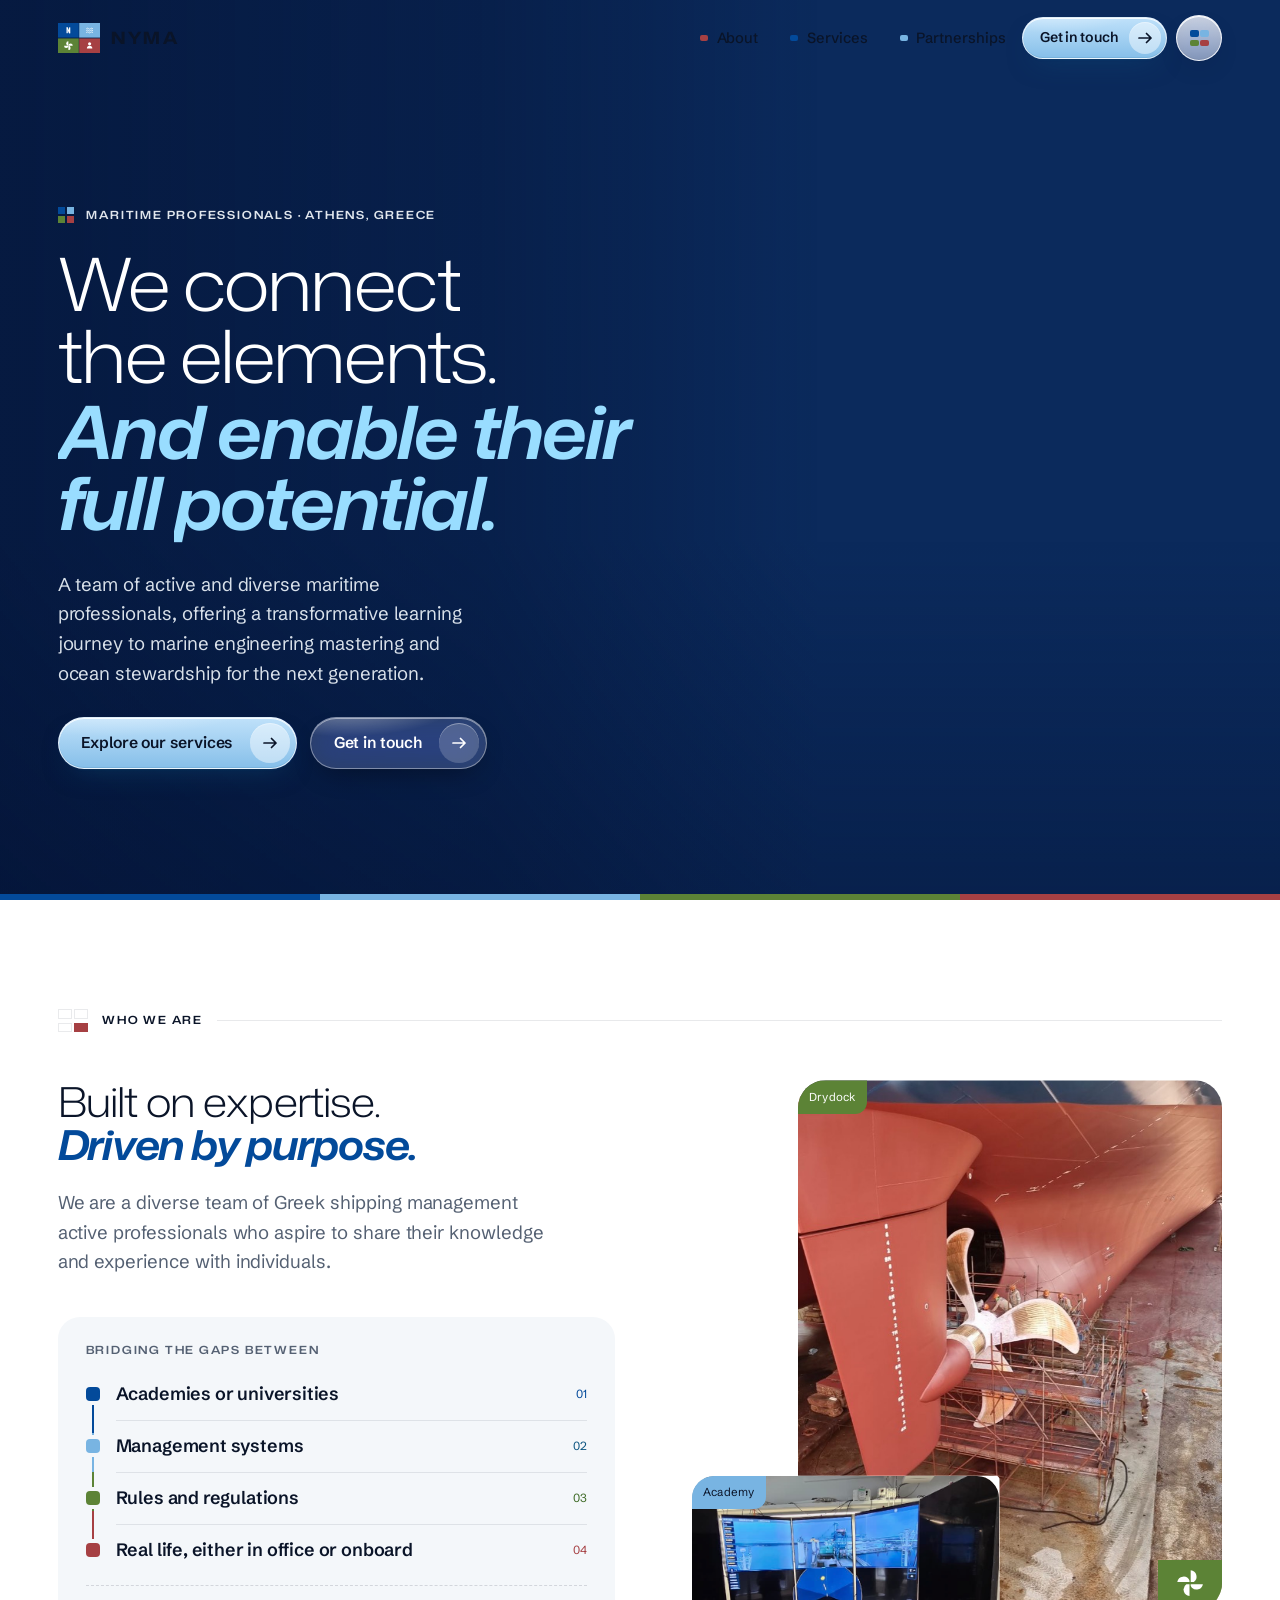
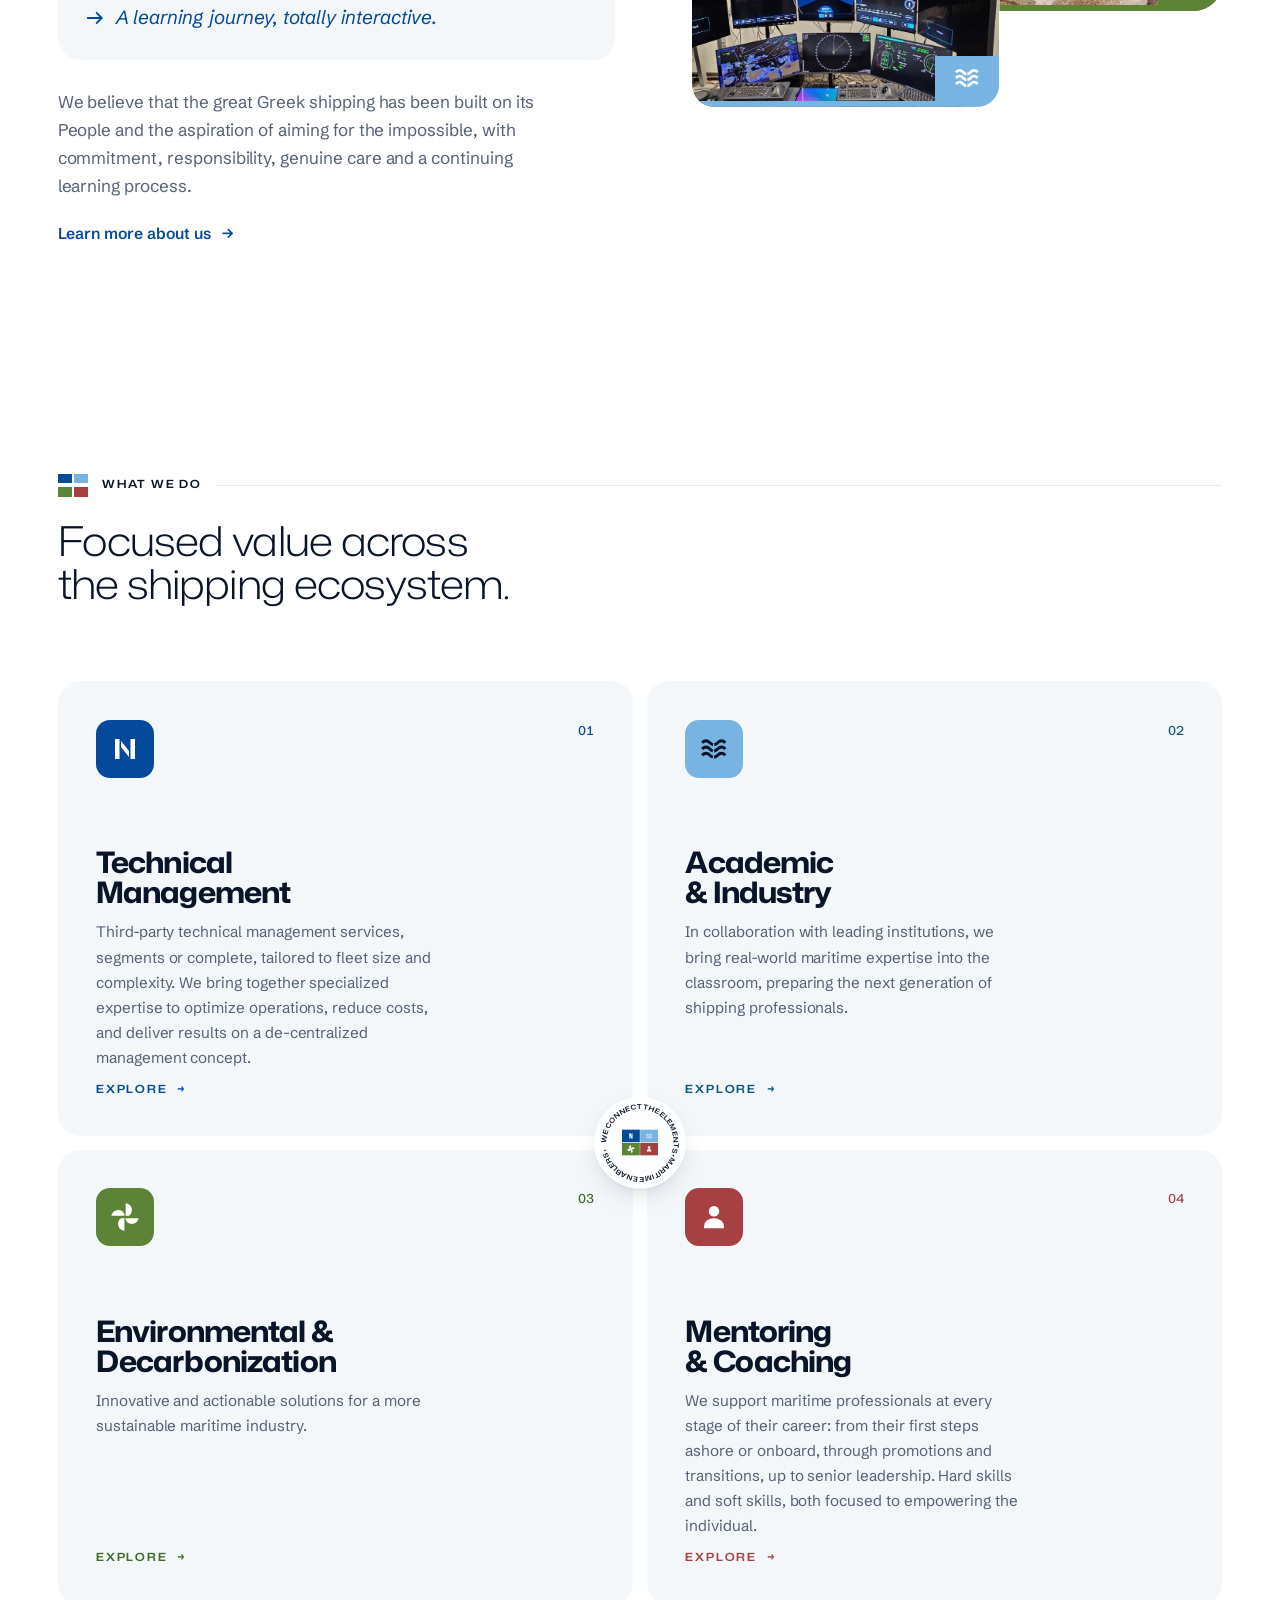
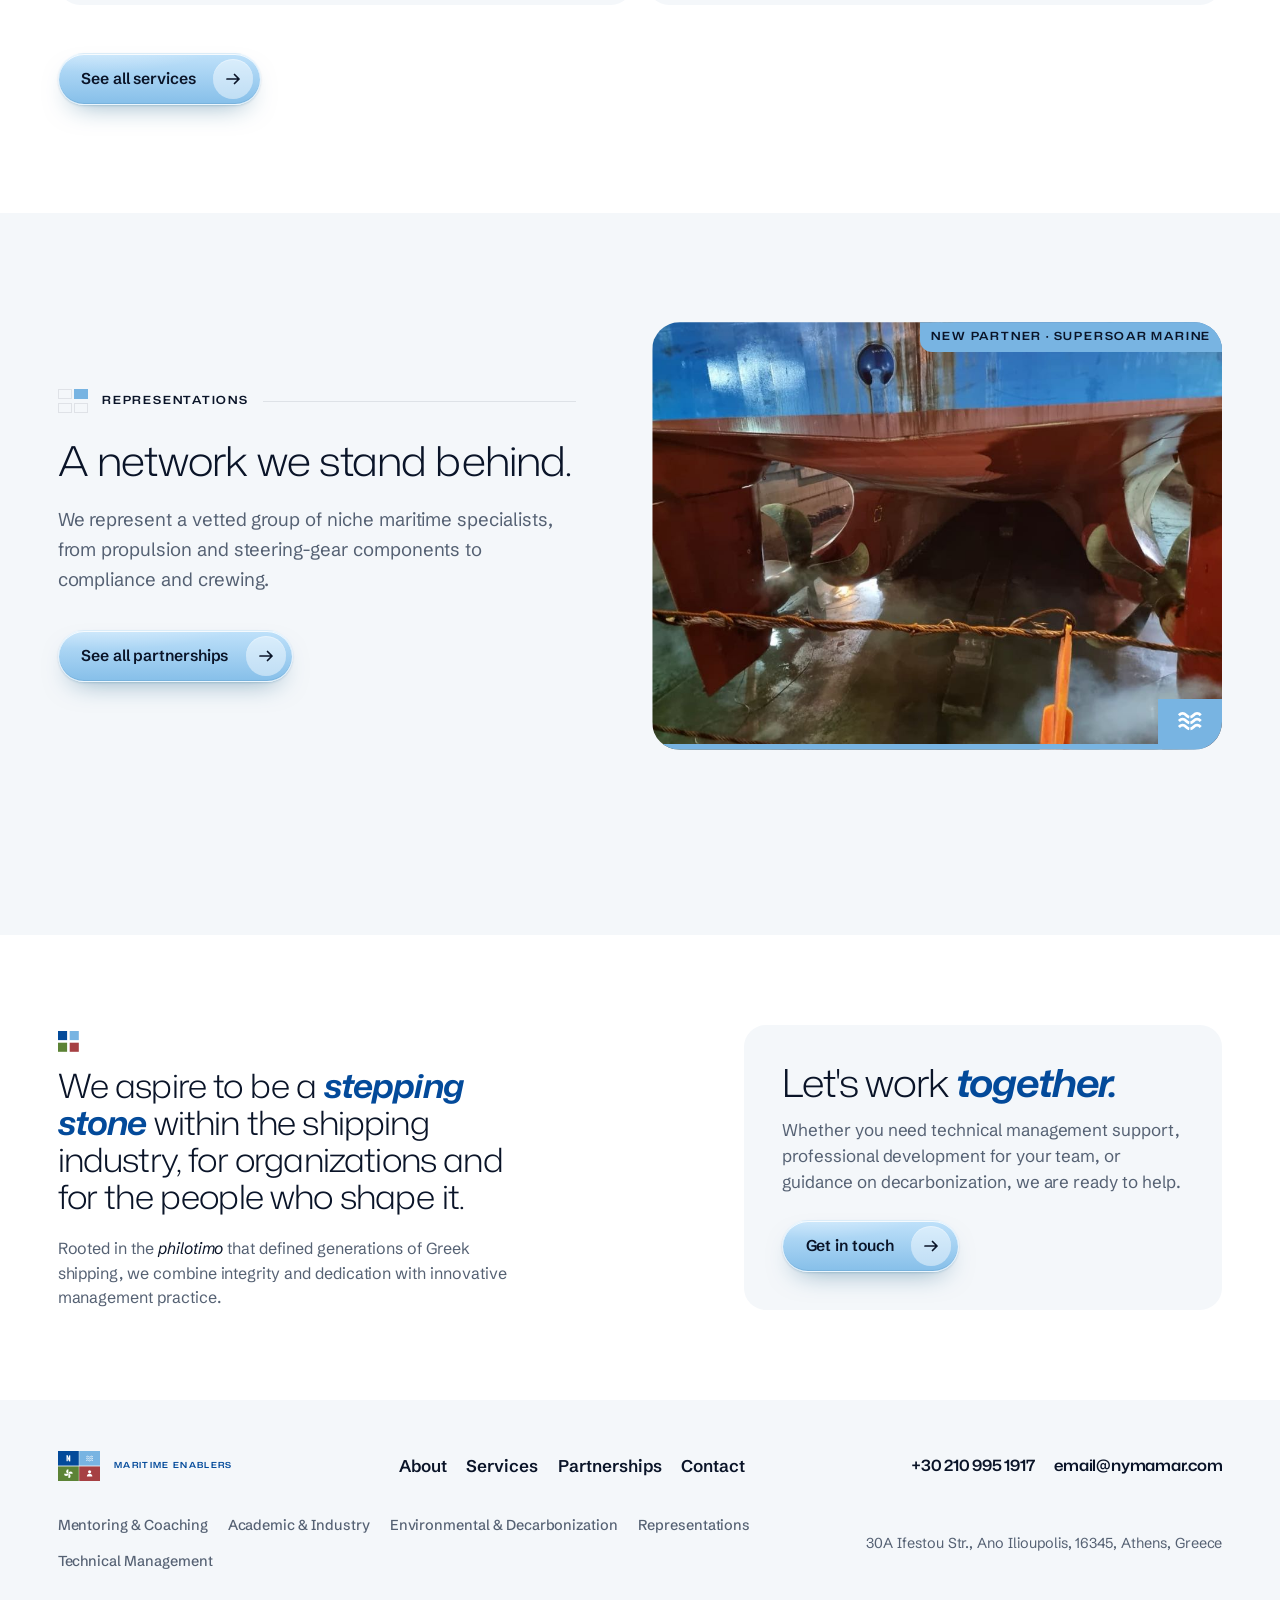
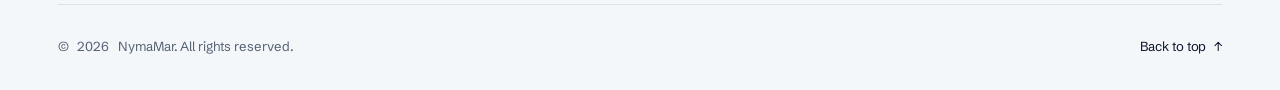
==== commit 854a453d: "Home: full-width sea hero, one closing band, two-line footer, sky buttons - Hero photo runs edge to " ====
--- a/index.html
+++ b/index.html
@@ -25,7 +25,7 @@
   <link rel="preconnect" href="https://fonts.gstatic.com" crossorigin />
   <link href="https://fonts.googleapis.com/css2?family=Mona+Sans:ital,wdth,wght@0,75..125,200..900;1,75..125,200..900&amp;family=Schibsted+Grotesk:ital,wght@0,400..700;1,400..700&amp;display=swap" rel="stylesheet" />
   <link rel="stylesheet" href="css/styles.css?v=13" />
-  <link rel="stylesheet" href="css/system-2029.css?v=2" />
+  <link rel="stylesheet" href="css/system-2029.css?v=4" />
   <link rel="icon" href="assets/logo-mark.svg" />
 </head>
 <body>
@@ -59,7 +59,7 @@
 
   <!-- ===== Hero ===== -->
   <section id="main" class="hero">
-    <div class="hero__media"><img src="assets/img/sea-fire-monitor-trial.jpg" srcset="assets/img/sea-fire-monitor-trial-480.jpg 480w, assets/img/sea-fire-monitor-trial.jpg 960w" sizes="(min-width: 900px) 56vw, 100vw" alt="Deck crew running a fire-monitor sea trial aboard a vessel" width="960" height="1280" fetchpriority="high" decoding="async" data-parallax="0.08" data-parallax-scale="1.04" /><div class="quad-bar" aria-hidden="true"><i></i><i></i><i></i><i></i></div></div>
+    <div class="hero__media"><picture><source media="(min-width: 600px)" srcset="assets/img/sea-fire-monitor-wide-1600.jpg 1600w, assets/img/sea-fire-monitor-wide.jpg 2472w" sizes="100vw" /><img src="assets/img/sea-fire-monitor-trial.jpg" srcset="assets/img/sea-fire-monitor-trial-480.jpg 480w, assets/img/sea-fire-monitor-trial.jpg 960w" sizes="100vw" alt="Deck crew running a fire-monitor sea trial aboard a vessel, open sea to the horizon" width="960" height="1280" fetchpriority="high" decoding="async" /></picture><div class="quad-bar" aria-hidden="true"><i></i><i></i><i></i><i></i></div></div>
     <div class="wrap hero__inner">
       <p class="hero__kicker intro" style="--d:.2s"><span class="quad-dots" aria-hidden="true"><i></i><i></i><i></i><i></i></span><span class="label">Maritime professionals &middot; Athens, Greece</span></p>
       <h1 class="hero__title" data-split>We connect the elements. <span class="l2">And enable their full potential.</span></h1>
@@ -170,42 +170,35 @@
     </div>
   </section>
 
-  <!-- ===== Mission pull quote ===== -->
-  <section class="section section--bone pq">
-    <div class="wrap">
-      <span class="quad-dots" aria-hidden="true"><i></i><i></i><i></i><i></i></span>
-      <blockquote data-split>We aspire to be a <em>stepping stone</em> within the shipping industry, for organizations and for the people who shape it.</blockquote>
-      <cite class="reveal">Rooted in the <em>philotimo</em> that defined generations of Greek shipping, we combine integrity and dedication with innovative management practice.</cite>
-    </div>
-  </section>
-
-  <!-- ===== CTA ===== -->
-  <section class="cta glow">
-    <div class="cta__course" aria-hidden="true"><svg viewBox="0 0 1200 60" preserveAspectRatio="none"><path class="course__path" d="M0 44 L280 44 L560 16 L880 34 L1200 22"/></svg></div>
-    <div class="wrap cta__inner">
-      <div>
-        <h2 data-split>Let's work <span class="l2">together.</span></h2>
-        <p class="reveal">Whether you need technical management support, professional development for your team, or guidance on decarbonization, we are ready to help.</p>
-      </div>
-      <div class="reveal d2"><a class="btn btn--lg" href="contact.html">Get in touch <span class="btn__arw"><svg viewBox="0 0 16 16" fill="none" stroke="currentColor" stroke-width="1.6" aria-hidden="true"><path d="M1 8h13M9 3l5 5-5 5"/></svg></span></a></div>
+  <!-- ===== Closing: the mission quote and the invitation share one band ===== -->
+  <section class="close">
+    <div class="wrap close__grid">
+      <div class="close__q reveal">
+        <span class="quad-dots" aria-hidden="true"><i></i><i></i><i></i><i></i></span>
+        <blockquote>We aspire to be a <em>stepping stone</em> within the shipping industry, for organizations and for the people who shape it.</blockquote>
+        <p class="close__cite">Rooted in the <em>philotimo</em> that defined generations of Greek shipping, we combine integrity and dedication with innovative management practice.</p>
+      </div>
+      <div class="close__cta reveal d1">
+        <h2>Let's work <span class="l2">together.</span></h2>
+        <p>Whether you need technical management support, professional development for your team, or guidance on decarbonization, we are ready to help.</p>
+        <a class="btn" href="contact.html">Get in touch <span class="btn__arw"><svg viewBox="0 0 16 16" fill="none" stroke="currentColor" stroke-width="1.6" aria-hidden="true"><path d="M1 8h13M9 3l5 5-5 5"/></svg></span></a>
+      </div>
     </div>
   </section>
 
   <!-- ===== Footer ===== -->
   <footer class="site-footer">
     <div class="wrap">
-      <div class="fq">
-        <section class="fq__p" style="--t:var(--b-navy)"><span class="fq__tile" aria-hidden="true"><svg viewBox="0 0 24 24" fill="currentColor" aria-hidden="true"><rect x="4" y="4" width="3.6" height="16"/><rect x="16.4" y="4" width="3.6" height="16"/><polygon points="8.8,5.6 15.2,13.6 15.2,18.4 8.8,10.4"/></svg></span><h4>Services</h4>
-          <ul><li><a href="services.html#mentoring">Mentoring &amp; Coaching</a></li><li><a href="services.html#academic">Academic &amp; Industry</a></li><li><a href="services.html#environmental">Environmental &amp; Decarbonization</a></li><li><a href="services.html#representations">Representations</a></li><li><a href="services.html#technical">Technical Management</a></li></ul></section>
-        <section class="fq__p" style="--t:var(--b-sky)"><span class="fq__tile" aria-hidden="true"><svg viewBox="0 0 24 24" fill="none" stroke="currentColor" stroke-width="2.4" stroke-dasharray="47.5 5 100" aria-hidden="true"><path pathLength="100" d="M2.5 7q3.1-3.2 6.2 0t6.2 0t6.2 0"/><path pathLength="100" d="M2.5 12q3.1-3.2 6.2 0t6.2 0t6.2 0"/><path pathLength="100" d="M2.5 17q3.1-3.2 6.2 0t6.2 0t6.2 0"/></svg></span><h4>Navigate</h4>
-          <ul><li><a href="index.html">Home</a></li><li><a href="who-we-are.html">About</a></li><li><a href="services.html">Services</a></li><li><a href="partnerships.html">Partnerships</a></li><li><a href="contact.html">Contact</a></li></ul></section>
-        <section class="fq__p" style="--t:var(--b-green)"><span class="fq__tile" aria-hidden="true"><svg viewBox="0 0 24 24" fill="currentColor" aria-hidden="true"><g transform="translate(12 12)"><path d="M0.5 -10.977A5.5 5.5 0 0 1 3.162 -1H0.5Z"/><path d="M0.5 1H10.908A5.5 5.5 0 0 1 0.5 2.291Z"/><path d="M-0.5 10.977A5.5 5.5 0 0 1 -3.162 1H-0.5Z"/><path d="M-0.5 -1H-10.908A5.5 5.5 0 0 1 -0.5 -2.291Z"/></g></svg></span><h4>Contact</h4>
-          <ul><li class="fq__big"><a href="tel:+302109951917">+30 210 995 1917</a></li><li class="fq__big"><a href="mailto:email@nymamar.com">email@nymamar.com</a></li><li>30A Ifestou Str., Ano Ilioupolis<br />16345, Athens, Greece</li></ul></section>
-        <section class="fq__p" style="--t:var(--b-red)"><span class="fq__tile" aria-hidden="true"><svg viewBox="0 0 24 24" fill="currentColor" aria-hidden="true"><circle cx="12" cy="7.4" r="4.2"/><path d="M4 21V19.4a8 6.4 0 0 1 16 0V21Z"/></svg></span><h4>NymaMar</h4>
-          <p>A team of Greek maritime professionals, a stepping stone for the people and organizations who shape shipping.</p></section>
+      <div class="ft__top">
+        <a class="fq__brand" href="index.html" aria-label="NYMA Maritime Enablers, home"><img class="brand__mark" src="assets/logo-mark.svg" alt="" width="50" height="36" /><span class="brand__tag">Maritime Enablers</span></a>
+        <nav class="ft__nav" aria-label="Footer"><a href="who-we-are.html">About</a><a href="services.html">Services</a><a href="partnerships.html">Partnerships</a><a href="contact.html">Contact</a></nav>
+        <div class="ft__reach"><a href="tel:+302109951917">+30 210 995 1917</a><a href="mailto:email@nymamar.com">email@nymamar.com</a></div>
+      </div>
+      <div class="ft__mid">
+        <ul class="ft__svc"><li><a href="services.html#mentoring">Mentoring &amp; Coaching</a></li><li><a href="services.html#academic">Academic &amp; Industry</a></li><li><a href="services.html#environmental">Environmental &amp; Decarbonization</a></li><li><a href="services.html#representations">Representations</a></li><li><a href="services.html#technical">Technical Management</a></li></ul>
+        <p class="ft__addr">30A Ifestou Str., Ano Ilioupolis, 16345, Athens, Greece</p>
       </div>
       <div class="footer__bar">
-        <a class="fq__brand" href="index.html" aria-label="NYMA Maritime Enablers, home"><img class="brand__mark" src="assets/logo-mark.svg" alt="" width="50" height="36" /><span class="brand__tag">Maritime Enablers</span></a>
         <span>&copy; <span id="year">2026</span> NymaMar. All rights reserved.</span>
         <a href="#main" class="to-top" data-to-top>Back to top <span aria-hidden="true">&uarr;</span></a>
       </div>
--- a/css/system-2029.css
+++ b/css/system-2029.css
@@ -115,29 +115,48 @@
 .quadnav__grid { column-gap: 8px; }
 .qn { border-radius: var(--r-lg); box-shadow: var(--soft-shadow); }
 
-/* ----- Home hero: white page, the photo as a rounded panel ----------------- */
-.hero { justify-content: flex-start; min-height: 0; padding-bottom: clamp(2.5rem, 6vw, 4rem); }
-.hero__media {
-  position: relative; inset: auto; z-index: 0;
-  height: clamp(260px, 44svh, 420px);
-  margin: calc(var(--header-h) + 0.5rem) var(--gutter) 0;
-  border-radius: var(--r-xl); box-shadow: var(--soft-shadow);
-}
-.hero__media::after { display: none; }
-.hero__media .quad-bar { display: none; }
-/* The home photo is a 960px original: keep its zoom small so it stays sharp on desktop. */
-.hero__media img { transform: scale(1.04); }
-.hero__inner { padding-top: 2rem; }
+/* ----- Home hero: the open sea, edge to edge (owner, 5 Nov 2026) ---------- */
+/* The photo is the client's own, its sea extended to the left (sea-fire-monitor-wide).
+   Phones keep the portrait original; one stack of text sits on the open water. */
+.hero { min-height: 100svh; padding: 0; background: #0B2A5C; color: #fff; justify-content: flex-end; }
+.hero__media { position: absolute; inset: 0; z-index: -2; margin: 0; height: auto; border-radius: 0; box-shadow: none; }
+.hero__media picture { display: block; width: 100%; height: 100%; }
+.hero__media img { width: 100%; height: 100%; object-fit: cover; object-position: 0% 50%; transform: none; }
+.hero__media::after {
+  display: block; content: ""; position: absolute; inset: 0;
+  background: linear-gradient(180deg, rgba(3,16,48,0.1) 0%, rgba(3,16,48,0) 18%, rgba(3,16,48,0.35) 45%, rgba(3,16,48,0.88) 100%);
+}
+.hero__media .quad-bar { display: flex; height: 6px; }
+.hero__inner { padding-top: calc(var(--header-h) + 2rem); padding-bottom: 2.25rem; }
+.hero .hero__title { color: #fff; max-width: 12ch; }
+.hero .hero__title .l2 { color: var(--sig-sky); }
+.hero__kicker .label { color: rgba(244, 248, 252, 0.92); }
+.hero .hero__foot .lede { color: rgba(240, 246, 252, 0.9); max-width: 40ch; }
+.hero .btn--line { --g-bg: rgba(255,255,255,0.16); --g-fg: #fff; --g-edge: rgba(255,255,255,0.4);
+  --g-shadow: inset 0 1px 0 rgba(255,255,255,0.45), 0 12px 28px -12px rgba(0,0,0,0.45); --g-lens: rgba(255,255,255,0.18); }
+/* Portrait tablets: the wide photo framed on the bow, the left shaded for the text. */
+@media (min-width: 600px) and (max-width: 899px) {
+  .hero__media img { object-position: 76% 50%; }
+  .hero__media::after {
+    background:
+      linear-gradient(90deg, rgba(3,16,48,0.7) 0%, rgba(3,16,48,0.45) 45%, rgba(3,16,48,0) 75%),
+      linear-gradient(180deg, rgba(3,16,48,0) 40%, rgba(3,16,48,0.7) 100%);
+  }
+  .hero .hero__title { max-width: 11ch; }
+  .hero .hero__foot .lede { max-width: 34ch; }
+}
 @media (min-width: 900px) {
-  .hero { justify-content: flex-end; min-height: 100svh; padding-bottom: 0; }
-  .hero__media {
-    position: absolute; z-index: -2; margin: 0; height: auto;
-    top: calc(var(--header-h) + 1rem); right: var(--gutter); bottom: 2rem; left: 50%;
+  .hero { justify-content: center; }
+  .hero__media { top: 0; right: 0; bottom: 0; left: 0; }
+  .hero__media img { object-position: 100% 50%; }
+  .hero__media::after {
+    background:
+      linear-gradient(90deg, rgba(3,16,48,0.62) 0%, rgba(3,16,48,0.38) 38%, rgba(3,16,48,0) 64%),
+      linear-gradient(180deg, rgba(3,16,48,0) 60%, rgba(3,16,48,0.35) 100%);
   }
-  .hero__media::after { display: none; }
-  .hero__inner { padding-top: calc(var(--header-h) + 3rem); }
-  .hero__title { max-width: 11.5ch; }
-  .hero__foot .lede { max-width: 40ch; }
+  .hero__inner { padding-top: var(--header-h); padding-bottom: 0; }
+  .hero .hero__title { max-width: 12ch; }
+  .hero .hero__foot .lede { max-width: 38ch; }
 }
 
 /* ----- Inner page hero ------------------------------------------------------ */
@@ -208,30 +227,44 @@
 .field.is-invalid input, .field.is-invalid textarea { border-color: var(--b-red); }
 .field__err, .field.is-invalid label { color: var(--b-red); }
 
-/* ----- Footer ------------------------------------------------------------- */
+/* ----- Footer: two lines (owner, 5 Nov 2026) --------------------------------- */
 .site-footer { color: var(--muted); }
 .site-footer a { color: var(--text); }
 .site-footer a:hover { color: var(--b-navy); }
 .brand__tag { color: var(--b-navy); }
 .footer__bar { border-top-color: var(--line); }
-.fq { gap: 12px; }
-.fq__p { background: var(--white); border-top: 0; border-radius: var(--r-lg); box-shadow: var(--soft-shadow); overflow: hidden; }
-.fq__p::before { content: ""; position: absolute; left: 0; right: 0; top: 0; height: 3px; background: var(--t); }
-.fq h4 { color: var(--muted); }
-.fq__big a { color: var(--text); }
-.fq__big a:hover { color: var(--b-navy); }
+.ft__top { display: grid; gap: 1.25rem; padding-block: clamp(2rem, 4vw, 2.75rem) 1.25rem; align-items: center; }
+.ft__nav { display: grid; grid-template-columns: 1fr 1fr; gap: 0 1.5rem; }
+.ft__reach { display: grid; gap: 0; }
+@media (min-width: 600px) { .ft__nav, .ft__reach { display: flex; flex-wrap: wrap; gap: 0.25rem 1.5rem; } }
+.ft__nav a, .ft__reach a { display: inline-flex; align-items: center; min-height: 44px; font-weight: 600; }
+.ft__reach a { font-family: var(--display); font-stretch: 110%; font-weight: 600; font-size: 1.1rem; letter-spacing: -0.015em; }
+.ft__mid { display: grid; gap: 0.5rem 2rem; padding-bottom: 1.5rem; font-size: 0.9rem; color: var(--muted); }
+.ft__svc { display: grid; gap: 0; }
+@media (min-width: 600px) { .ft__svc { display: flex; flex-wrap: wrap; gap: 0 1.25rem; } }
+.site-footer .ft__svc a { display: inline-flex; min-height: 36px; align-items: center; color: var(--muted); font-weight: 500; }
+.site-footer .ft__svc a:hover { color: var(--b-navy); }
+.ft__addr { align-self: center; }
+@media (min-width: 900px) {
+  .ft__top { grid-template-columns: auto 1fr auto; gap: 2rem; }
+  .ft__nav { justify-content: center; flex-wrap: nowrap; gap: 0 1.25rem; }
+  .ft__reach { flex-wrap: nowrap; gap: 0 1.25rem; }
+  .ft__reach a { font-size: clamp(0.98rem, 1.1vw, 1.1rem); }
+  .ft__mid { grid-template-columns: 1fr auto; }
+}
 
 /* ----- Buttons: liquid glass ---------------------------------------------- */
-/* Navy-tinted glass for the main action, clear glass for the second. A
+/* Sky-tinted glass for the main action, clear glass for the second. A
    specular rim on top, a soft lens shadow below, a sheen that drifts on
    hover. The arrow sits in its own small glass lens. Hover, focus and tap
    all respond. */
 .btn {
-  --g-bg: linear-gradient(180deg, #2A6FC4 0%, #034A9A 100%);
-  --g-fg: #fff;
-  --g-edge: rgba(255, 255, 255, 0.28);
-  --g-shadow: inset 0 1px 0 rgba(255,255,255,0.38), inset 0 -1px 0 rgba(0,0,0,0.12), 0 1px 2px rgba(3,74,154,0.25), 0 12px 28px -12px rgba(3,74,154,0.6);
-  --g-lens: rgba(255, 255, 255, 0.2);
+  /* Sky glass: the logo's sky tile, dark text (owner, 5 Nov 2026: "lighter please") */
+  --g-bg: linear-gradient(180deg, #BFE1FA 0%, #86BFE9 100%);
+  --g-fg: #0A1428;
+  --g-edge: rgba(255, 255, 255, 0.7);
+  --g-shadow: inset 0 1px 0 rgba(255,255,255,0.85), inset 0 -1px 0 rgba(12,85,128,0.12), 0 1px 2px rgba(12,85,128,0.18), 0 12px 28px -14px rgba(12,85,128,0.55);
+  --g-lens: rgba(255, 255, 255, 0.45);
   background: var(--g-bg); color: var(--g-fg);
   border: 1px solid var(--g-edge); border-radius: 999px; box-shadow: var(--g-shadow);
   -webkit-backdrop-filter: blur(14px) saturate(180%); backdrop-filter: blur(14px) saturate(180%);
@@ -301,15 +334,13 @@
 }
 .mbar a { border-radius: 999px; min-height: 46px; font-family: var(--sans); font-weight: 600; font-size: 0.92rem; text-transform: none; letter-spacing: 0; }
 .mbar__call { border: 0; color: var(--text); background: rgba(10, 20, 40, 0.05); }
-.mbar__go { background: linear-gradient(180deg, #2A6FC4 0%, #034A9A 100%); color: #fff; clip-path: none; padding-right: 1.15rem; box-shadow: inset 0 1px 0 rgba(255,255,255,0.35); }
+.mbar__go { background: linear-gradient(180deg, #BFE1FA 0%, #86BFE9 100%); color: #0A1428; clip-path: none; padding-right: 1.15rem; box-shadow: inset 0 1px 0 rgba(255,255,255,0.85); }
 
 @media (prefers-reduced-motion: reduce) { .btn, .btn::before, .btn__arw { transition: none; } .btn:hover { transform: none; } }
 
 /* ----- Owner feedback, 4 Nov 2026 ------------------------------------------ */
 @media (min-width: 900px) {
-  /* Hero text starts on the logo's line, so the left and right margins match the photo's. */
-  .hero__inner.wrap { max-width: none; }
-  /* Buttons sit under the text, off the photo. */
+  /* Buttons sit under the text. */
   .hero__foot { grid-template-columns: minmax(0, 1fr); justify-content: start; align-items: start; gap: 1.75rem; margin-top: 2rem; }
   .hero__foot .btn-row { flex-wrap: nowrap; }
   /* The ring sits where the four cards meet: keep it clear of "Explore" and the icons. */
@@ -325,18 +356,35 @@
 /* About values: numbers and text sit inside the coloured row, not on its edge. */
 .vrow { padding-inline: clamp(0.9rem, 2.4vw, 1.75rem); }
 .vrow::before { border-radius: var(--r-lg); }
-/* Partnerships parts: the drawing runs edge to edge on the logo's line, the ten parts sit
-   under it in two columns of five. The section is a container so the break-out is measured
-   without the scrollbar. */
-.section:has(.parts) { container-type: inline-size; }
+/* Partnerships parts: the drawing runs the full content width, the ten parts sit under it
+   in two columns of five. */
 @media (min-width: 900px) {
-  .parts { grid-template-columns: minmax(0, 1fr); margin-inline: calc((min(100cqw, var(--maxw)) - 100cqw) / 2); }
+  .parts { grid-template-columns: minmax(0, 1fr); }
   .parts__list { grid-template-columns: 1fr 1fr; grid-template-rows: repeat(5, auto); grid-auto-flow: column; column-gap: clamp(2rem, 4vw, 4rem); }
 }
-/* Footer: the four panels open out to the logo's line on both sides, one row from 1200px. */
-.site-footer > .wrap { max-width: none; }
-@media (min-width: 1200px) { .fq { grid-template-columns: repeat(4, minmax(0, 1fr)); } }
 /* Headline weights reversed (owner, 4 Nov 2026: option B): the upright line is light,
    the italic line or phrase carries the weight. Card titles and h3 keep their weight. */
 html :is(h1, h2, .pq blockquote, .band blockquote):not(.svx__title) { font-weight: 300; }
 html :is(h1, h2, .pq blockquote, .band blockquote) :is(.l2, em) { font-style: italic; font-weight: 640; }
+/* One line for the whole site (owner, 4 Nov 2026): every section starts and ends where the
+   header does, on the logo's line and the menu button's line, at every width. */
+:root { --maxw: 100vw; }
+/* A height-capped photo in the right-hand column keeps to the right-hand line. */
+@media (min-width: 900px) { .split > .split__media:last-child, .split--rev > .split__media { justify-self: end; } }
+
+/* ----- Home closing: the quote and the invitation share one band (owner, 5 Nov 2026) */
+.close { padding-block: clamp(3.5rem, 7vw, 6rem); background: var(--white); }
+.close__grid { display: grid; gap: clamp(2rem, 5vw, 4rem); align-items: end; }
+.close .quad-dots { display: grid; width: max-content; margin-bottom: 1.25rem; transform: scale(1.3); transform-origin: left top; }
+.close blockquote {
+  font-family: var(--display); font-stretch: 110%; font-weight: 300; letter-spacing: -0.025em;
+  font-size: clamp(1.5rem, 2.6vw, 2.35rem); line-height: 1.12; color: var(--text); max-width: 22ch;
+}
+.close blockquote em { font-style: italic; font-weight: 640; color: var(--b-navy); }
+.close__cite { margin-top: 1.25rem; max-width: 48ch; color: var(--muted); font-size: 1rem; line-height: 1.55; }
+.close__cite em { color: var(--text); }
+.close__cta { background: var(--paper); border-radius: var(--r-lg); padding: clamp(1.5rem, 3vw, 2.5rem); }
+html .close__cta h2 { font-size: clamp(1.8rem, 3vw, 2.6rem); line-height: 1.02; letter-spacing: -0.03em; }
+.close__cta h2 .l2 { font-style: italic; color: var(--b-navy); }
+.close__cta p { margin: 0.9rem 0 1.5rem; color: var(--muted); max-width: 40ch; line-height: 1.55; }
+@media (min-width: 900px) { .close__grid { grid-template-columns: minmax(0, 1.3fr) minmax(0, 1fr); } }
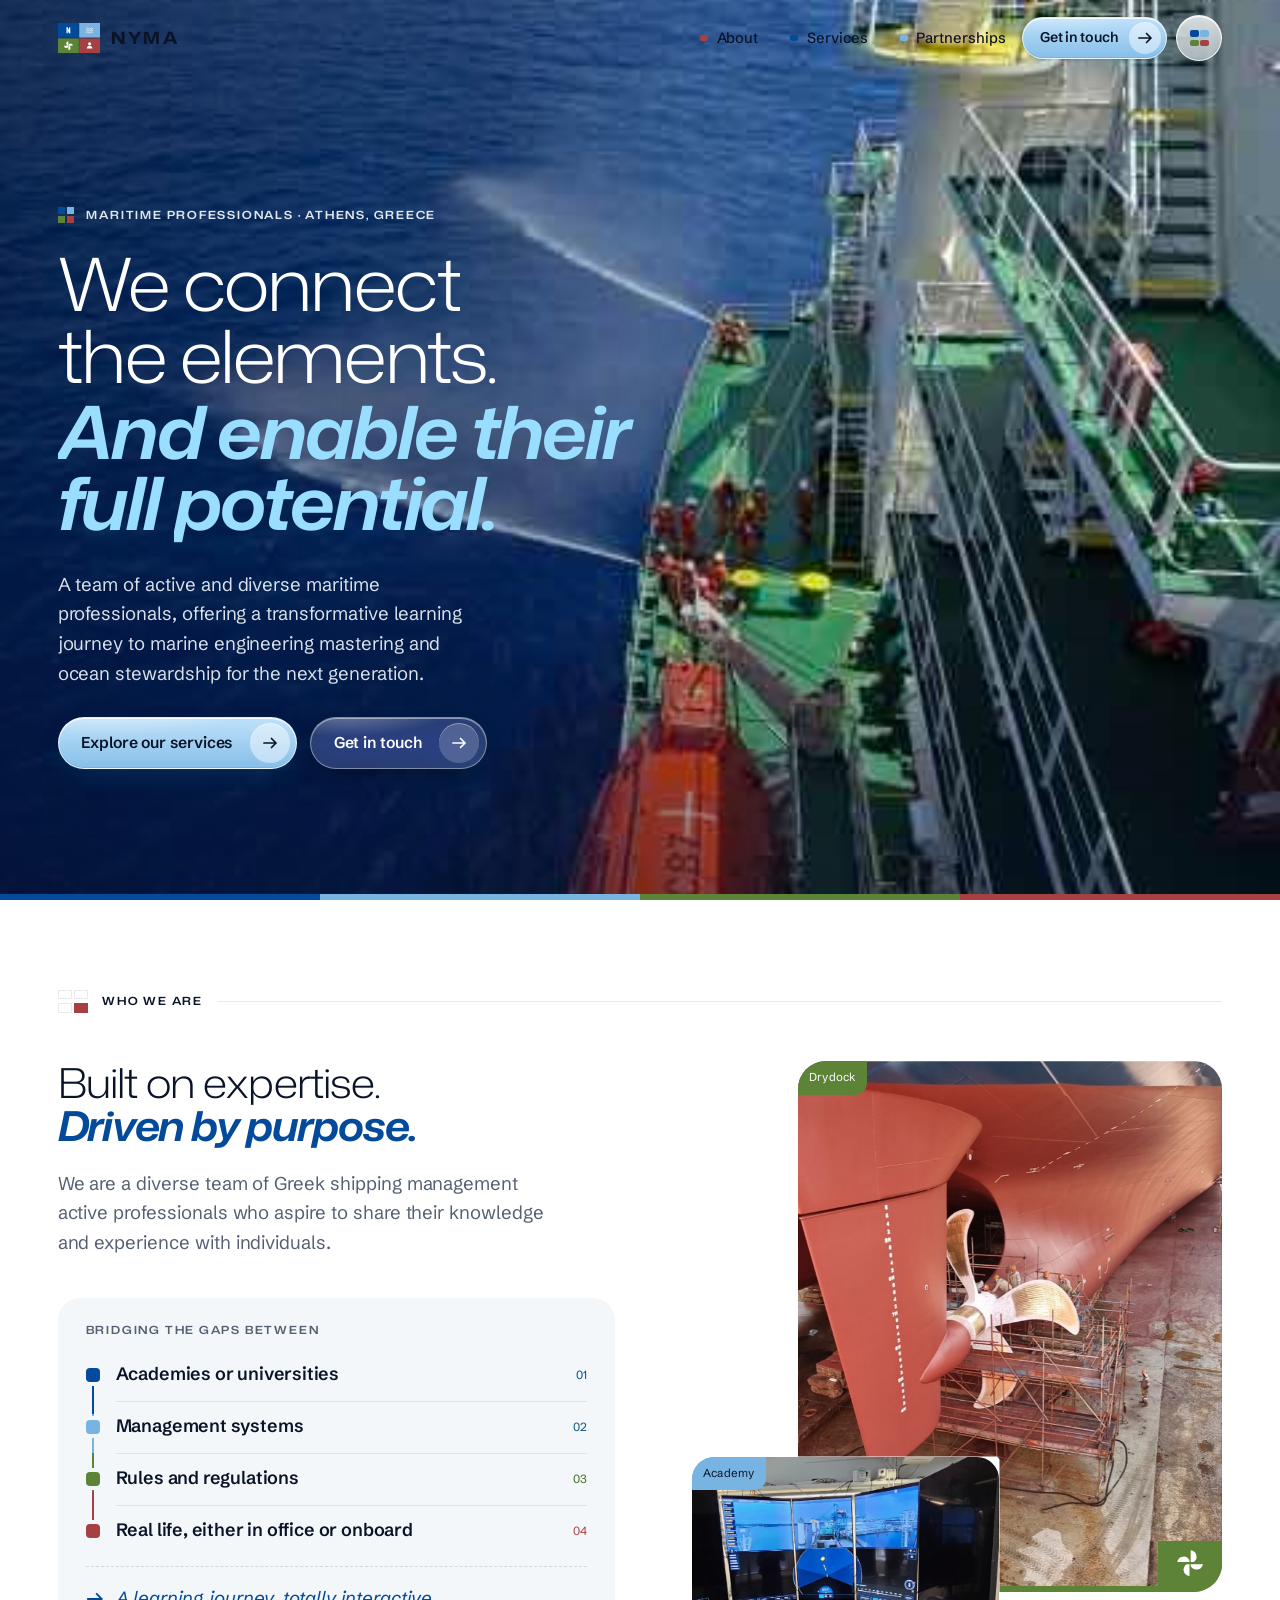
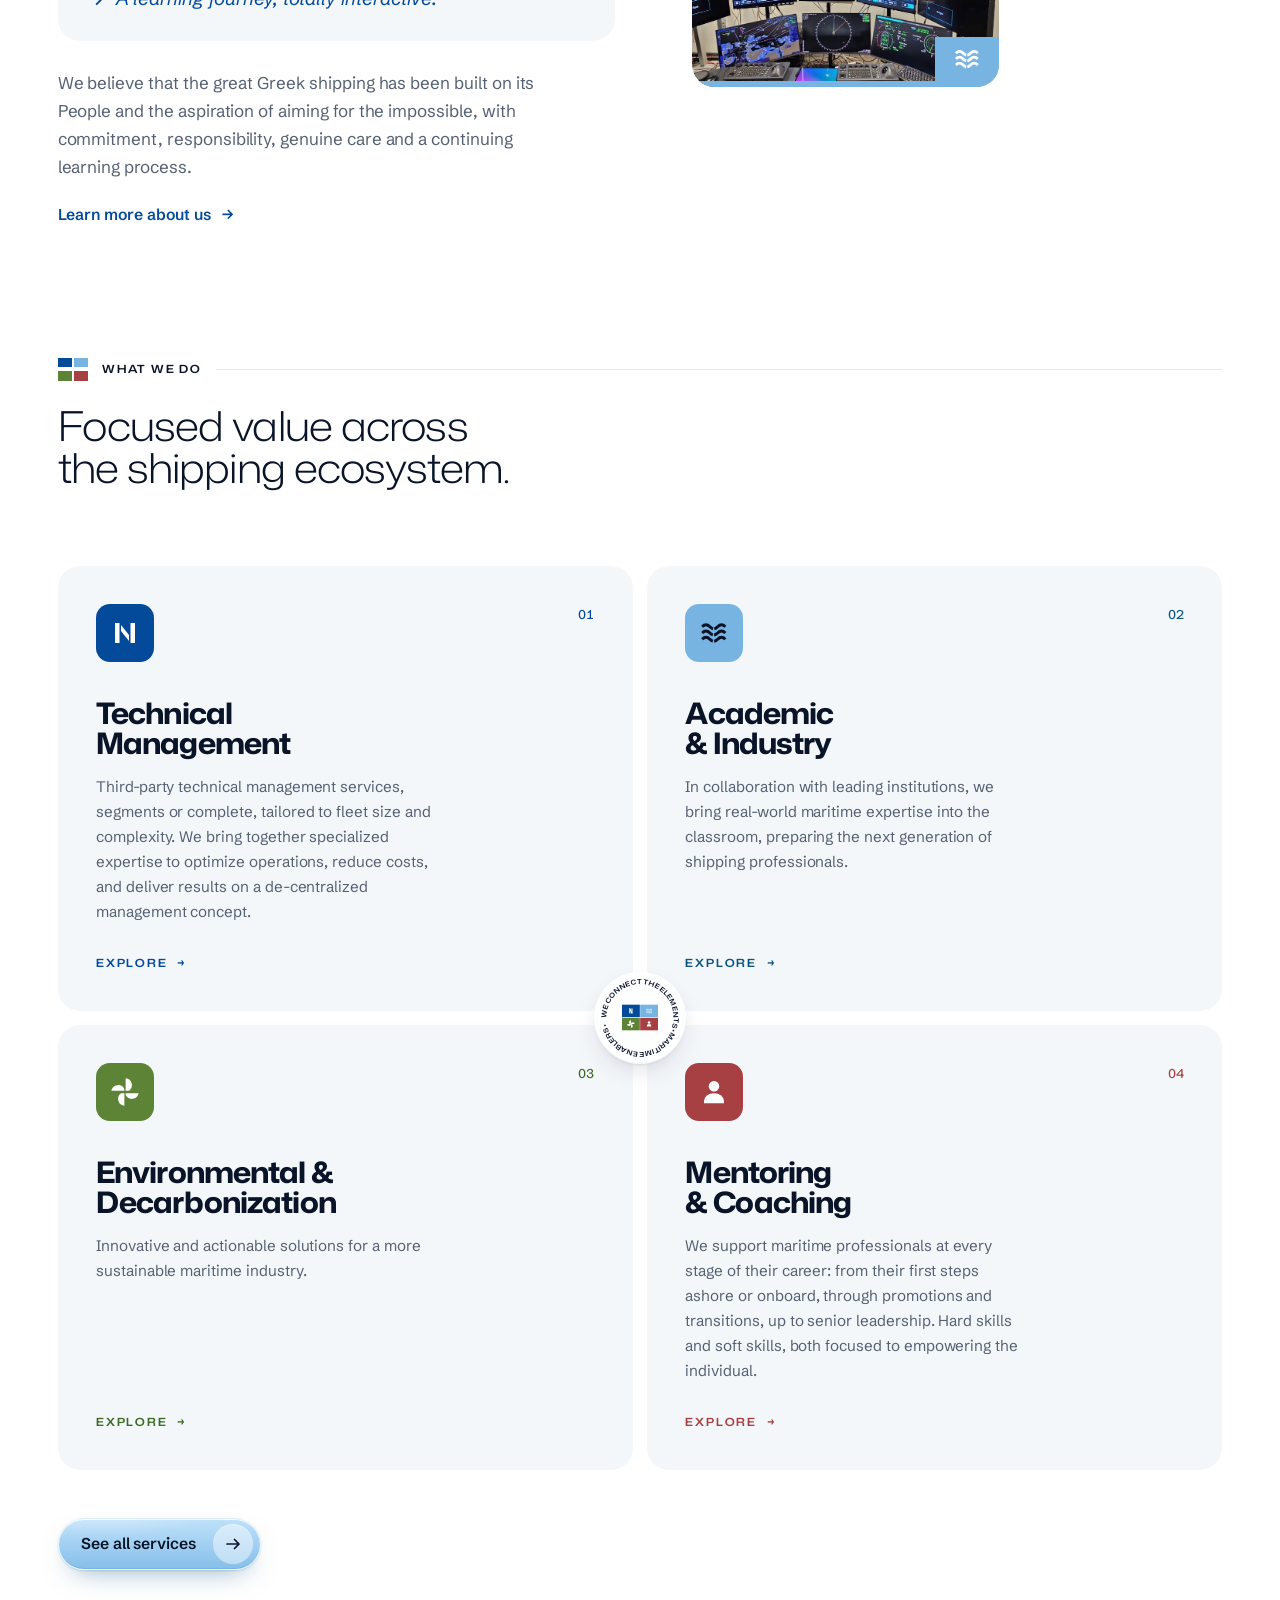
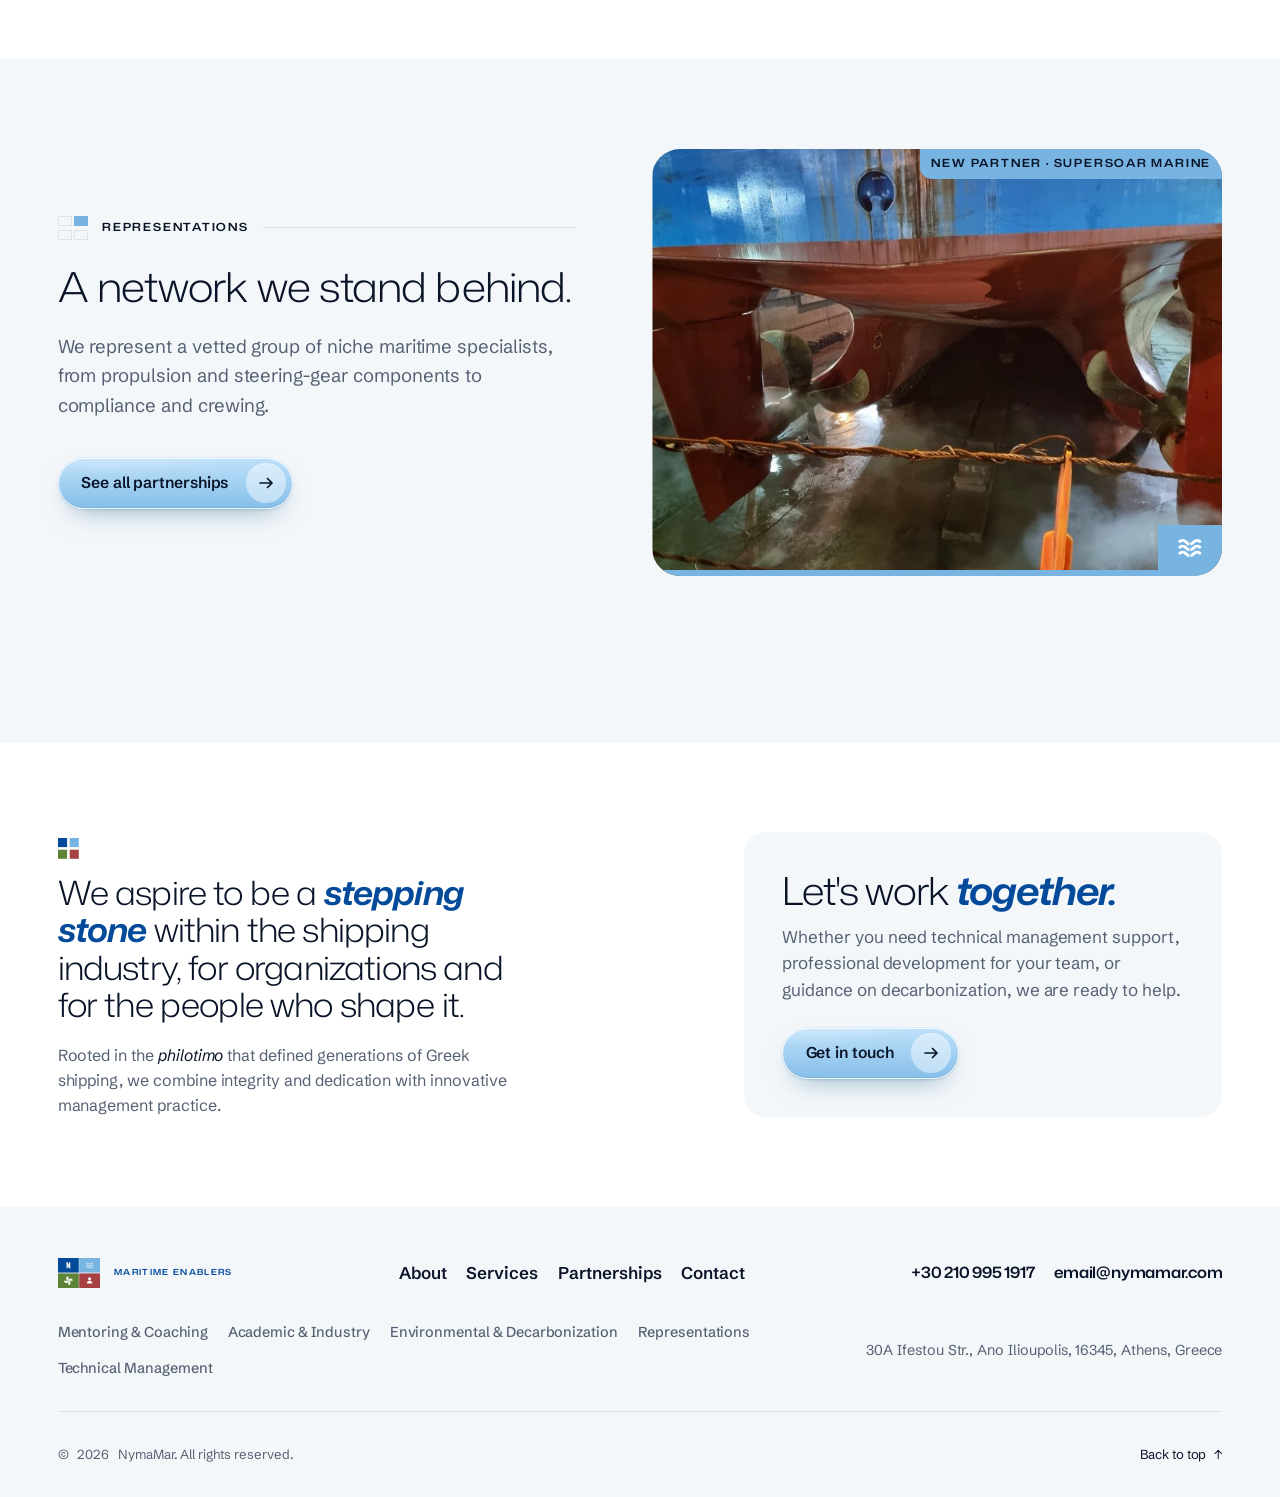
==== commit a4d6d933: "Consistency pass: one section rhythm, compact About band and values, sky buttons everywhere, no repe" ====
--- a/index.html
+++ b/index.html
@@ -25,7 +25,7 @@
   <link rel="preconnect" href="https://fonts.gstatic.com" crossorigin />
   <link href="https://fonts.googleapis.com/css2?family=Mona+Sans:ital,wdth,wght@0,75..125,200..900;1,75..125,200..900&amp;family=Schibsted+Grotesk:ital,wght@0,400..700;1,400..700&amp;display=swap" rel="stylesheet" />
   <link rel="stylesheet" href="css/styles.css?v=13" />
-  <link rel="stylesheet" href="css/system-2029.css?v=4" />
+  <link rel="stylesheet" href="css/system-2029.css?v=6" />
   <link rel="icon" href="assets/logo-mark.svg" />
 </head>
 <body>
--- a/css/system-2029.css
+++ b/css/system-2029.css
@@ -388,3 +388,80 @@
 .close__cta h2 .l2 { font-style: italic; color: var(--b-navy); }
 .close__cta p { margin: 0.9rem 0 1.5rem; color: var(--muted); max-width: 40ch; line-height: 1.55; }
 @media (min-width: 900px) { .close__grid { grid-template-columns: minmax(0, 1.3fr) minmax(0, 1fr); } }
+
+/* ----- Services chapters: one photo, a column beside the text (owner, 5 Nov 2026) */
+.svx { padding-block: clamp(3rem, 6vw, 5rem); }
+.svx:first-child { padding-top: clamp(2rem, 4vw, 3.5rem); }
+.svx__band { aspect-ratio: 4 / 3; max-height: none; }
+.svx__ask { display: inline-flex; margin-top: 1.25rem; }
+@media (min-width: 600px) and (max-width: 899px) { .svx__band { aspect-ratio: 16 / 10; } }
+/* Phones and tablets: the ask follows the text. */
+@media (max-width: 899px) {
+  .svx { display: flex; flex-direction: column; }
+  .svx__cols, .svx__side { display: contents; }
+  .svx__side > .svc__content { margin-bottom: 1.5rem; }
+  .svx__rest { order: 1; }
+  .svx__ask { order: 2; align-self: flex-start; }
+}
+@media (min-width: 900px) {
+  .svx { display: grid; grid-template-columns: minmax(0, 5fr) minmax(0, 7fr); grid-template-rows: auto auto auto 1fr; column-gap: clamp(2.5rem, 5vw, 5rem); align-items: start; }
+  .svx__cols, .svx__side { display: contents; }
+  .svx__band {
+    grid-column: 1; grid-row: 1 / -1; margin: 0; aspect-ratio: 4 / 5;
+    max-height: calc(100svh - var(--header-h) - var(--subnav-h) - 3rem);
+    position: sticky; top: calc(var(--header-h) + var(--subnav-h) + 1.5rem);
+  }
+  .svx__over { flex-direction: column; align-items: flex-start; gap: 0.9rem; }
+  .svx__title { font-size: clamp(1.7rem, 2.6vw, 2.6rem); }
+  .svx__side > .svc__content { grid-column: 2; grid-row: 1; margin-bottom: 1.25rem; }
+  .svx__rest { grid-column: 2; grid-row: 2; }
+  .svx__ask { grid-column: 2; grid-row: 3; justify-self: start; margin-top: 0.5rem; }
+  .svx__side .lede { font-family: var(--display); font-stretch: 110%; font-weight: 300; font-size: clamp(1.4rem, 2vw, 1.85rem); line-height: 1.18; letter-spacing: -0.02em; }
+}
+/* Wide screens: a square photo keeps short chapters from leaving a tall gap. */
+@media (min-width: 1200px) {
+  .svx { grid-template-columns: minmax(0, 4fr) minmax(0, 7fr); }
+  .svx__band { aspect-ratio: 1 / 1; max-height: min(560px, calc(100svh - var(--header-h) - var(--subnav-h) - 3rem)); }
+}
+
+/* ----- Invitation band on inner pages: the home closing card (owner, 5 Nov 2026) */
+.cta { background: var(--white); padding-block: clamp(2.5rem, 5vw, 4rem); }
+.cta h2 { font-size: clamp(1.8rem, 3vw, 2.6rem); line-height: 1.02; letter-spacing: -0.03em; max-width: 20ch; }
+.cta p { margin-top: 0.9rem; max-width: 46ch; color: var(--muted); line-height: 1.55; }
+.cta .btn--lg { min-height: 52px; padding-left: 1.4rem; font-size: 0.98rem; }
+.cta .btn--lg .btn__arw { width: 40px; height: 40px; }
+.cta__inner { position: relative; isolation: isolate; gap: 1.5rem; align-items: center;
+  padding: clamp(1.5rem, 3.5vw, 3rem) calc(var(--gutter) + clamp(1.5rem, 3.5vw, 3rem)); }
+.cta__inner::before { content: ""; position: absolute; z-index: -1; inset: 0 var(--gutter); background: var(--paper); border-radius: var(--r-lg); }
+@media (max-width: 599px) {
+  .cta .btn--lg, .close__cta .btn { width: 100%; justify-content: space-between; }
+  /* Phone footer: the services in two columns */
+  .ft__svc { grid-template-columns: 1fr 1fr; column-gap: 1.25rem; }
+  .site-footer .ft__svc a { min-height: 40px; line-height: 1.3; }
+}
+
+/* ----- Consistency pass (owner, 5 Nov 2026: "fix all inconsistencies") ------ */
+/* One section rhythm across the site, tighter than before. */
+:root { --section-y: clamp(3.5rem, 7vw, 6rem); }
+/* About statement band: sized to its three lines, not to the screen. */
+.band { min-height: clamp(18rem, 46vh, 26rem); }
+.band blockquote { font-size: clamp(1.75rem, 3.6vw, 3.1rem); max-width: 18ch; }
+/* About values: titles on the site's heading scale, not poster size. */
+.vrow { padding-block: clamp(1rem, 2.2vw, 1.5rem); }
+.vrow__title { font-size: clamp(1.35rem, 2.4vw, 2rem); letter-spacing: -0.025em; }
+/* Home "What we do": no dead gap between the icon and the title. */
+@media (min-width: 600px) {
+  .el { min-height: 0; }
+  .el__title { margin-top: 1.5rem; }
+  .el__desc { margin-top: 0.25rem; }
+  .el__go { margin-top: auto; padding-top: 1.25rem; }
+}
+/* Home collage on phones and tablets: two photos side by side, no overlap. */
+@media (max-width: 899px) {
+  .collage { display: grid; grid-template-columns: 3fr 2fr; gap: 10px; padding-bottom: 0; align-items: end; }
+  .collage__a, .collage__b { position: relative; inset: auto; width: auto; margin: 0; max-height: none; outline: 0; }
+  .collage__a { aspect-ratio: 4 / 5; }
+  .collage__b { aspect-ratio: 3 / 4; }
+}
+/* Two white sections in a row share one gap instead of stacking two. */
+:is(.section--bone, .section--ink) + :is(.section--bone, .section--ink) { padding-top: calc(var(--section-y) * 0.35); }
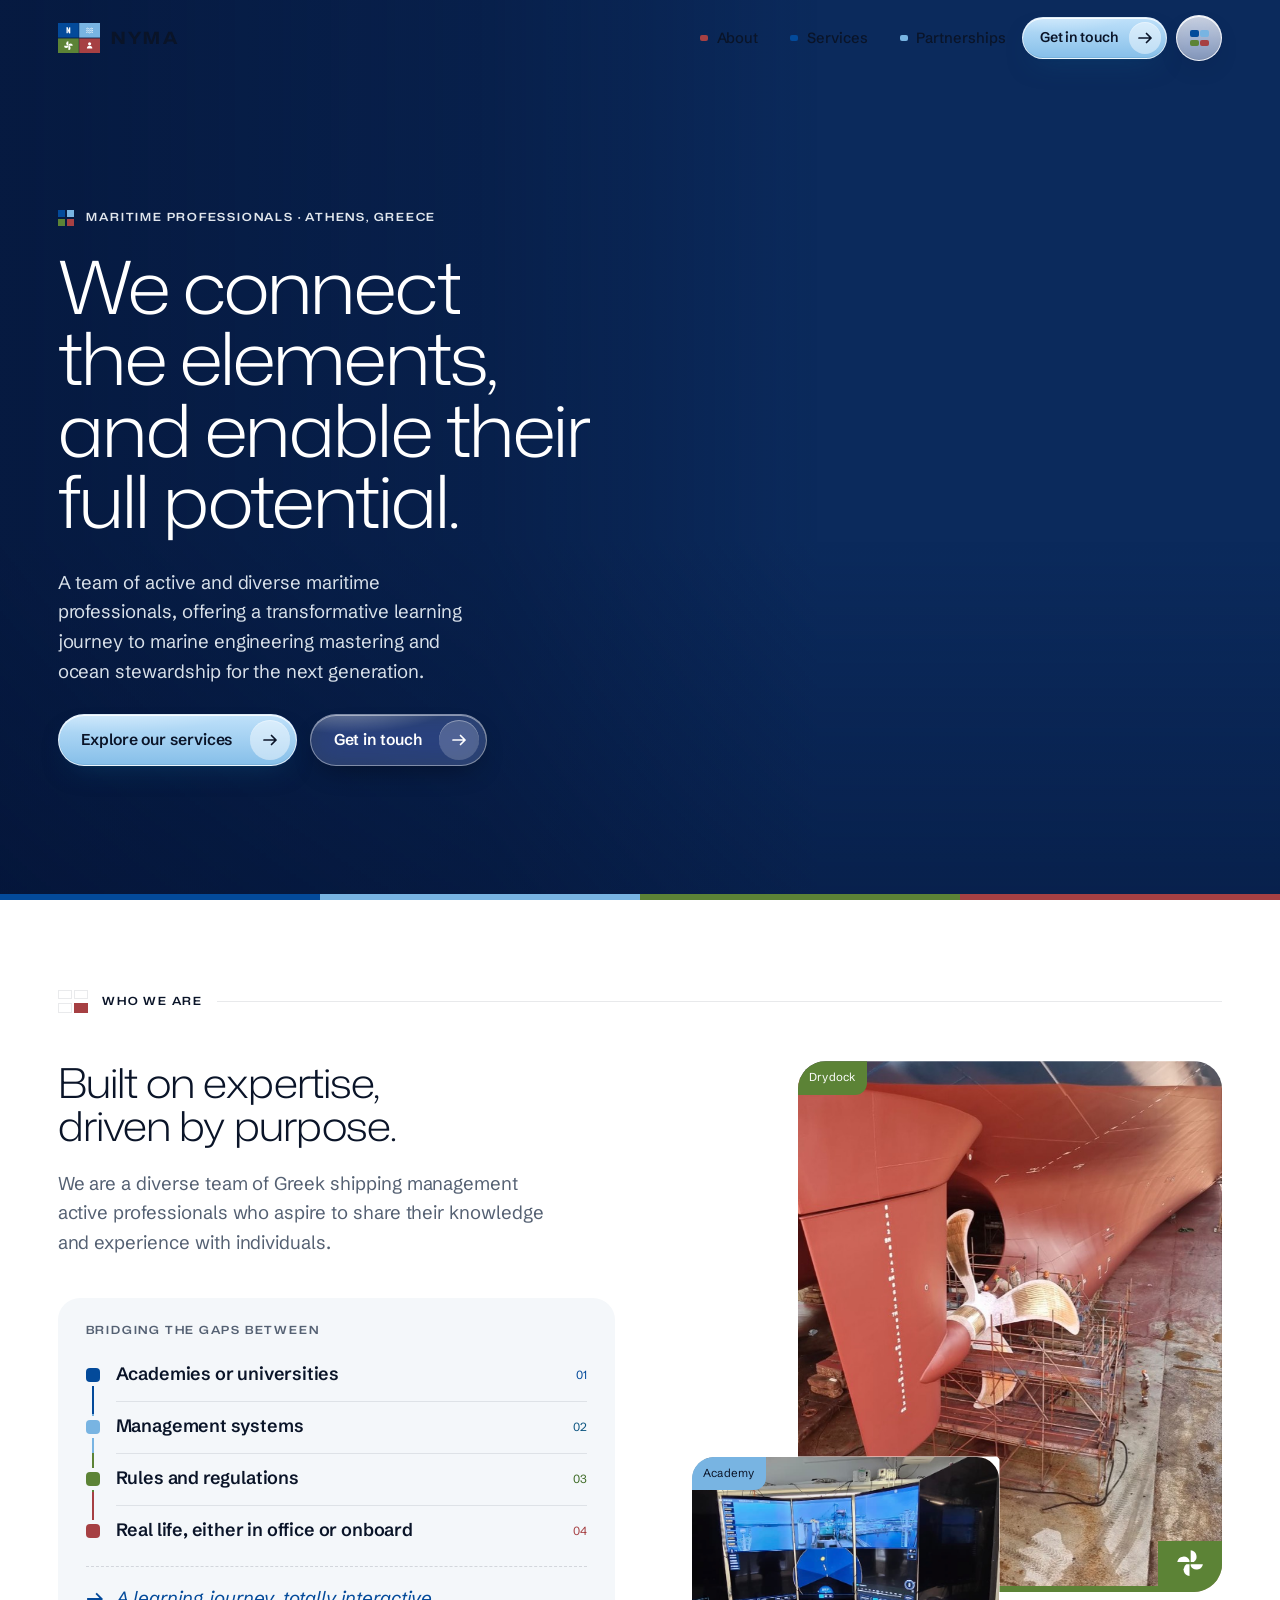
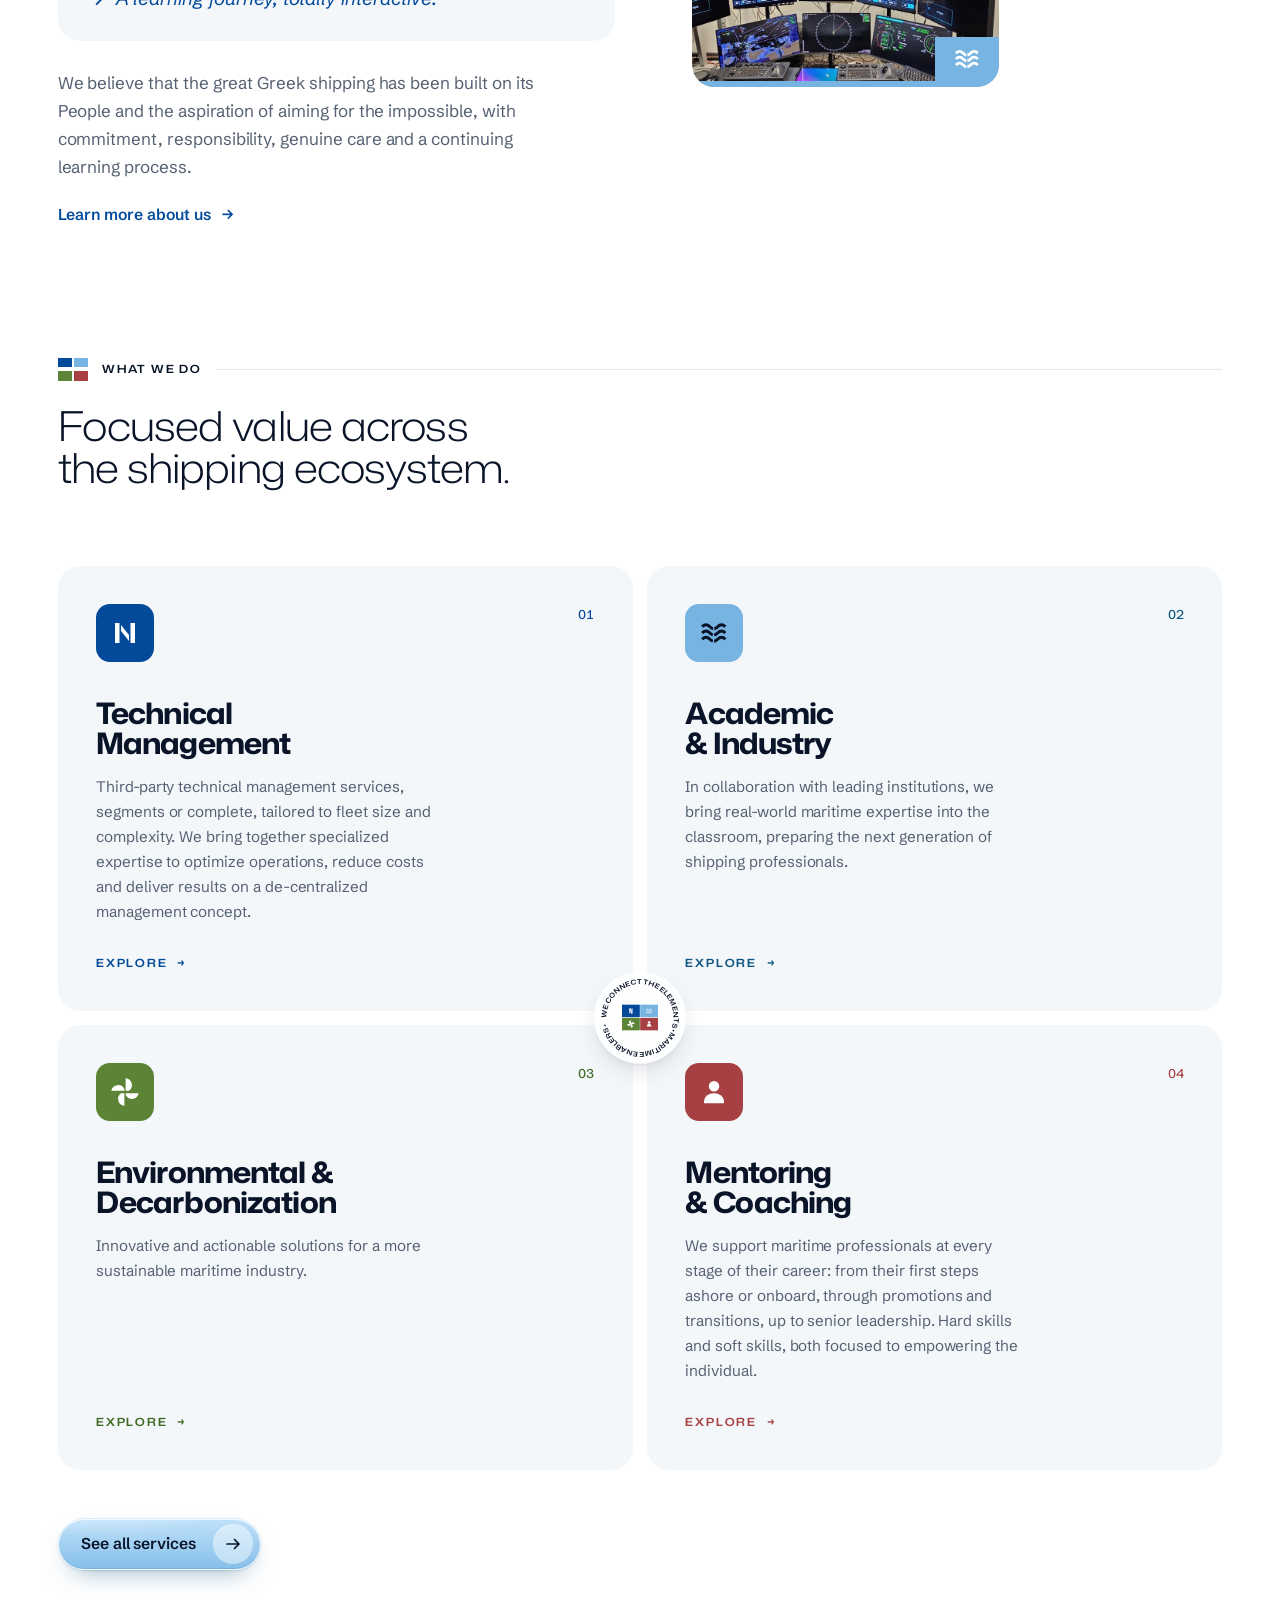
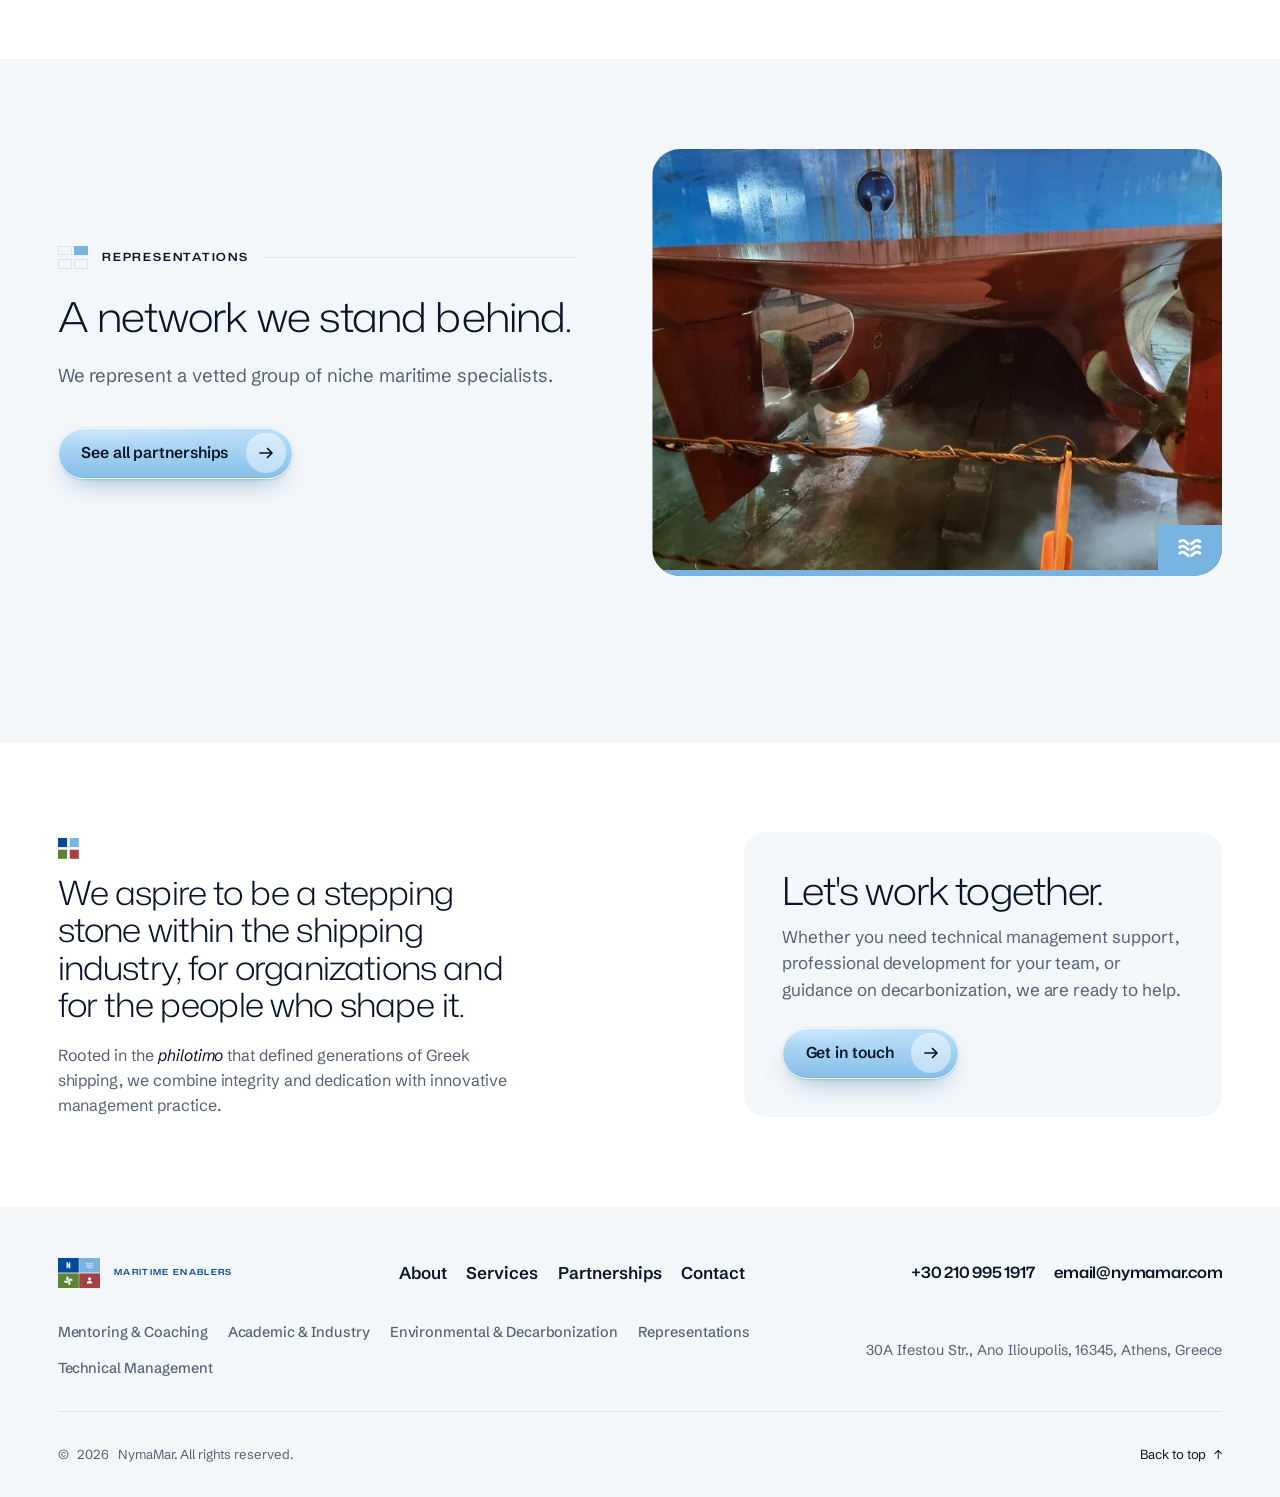
==== commit 6bea211e: "Client copy review: one-style headlines, Supersoar removed, call sign blurred - Headlines as one sen" ====
--- a/index.html
+++ b/index.html
@@ -49,7 +49,7 @@
       <section class="qn qn--navy"><a class="qn__head" href="services.html"><span class="qn__glyph"><svg viewBox="0 0 24 24" fill="currentColor" aria-hidden="true"><rect x="4" y="4" width="3.6" height="16"/><rect x="16.4" y="4" width="3.6" height="16"/><polygon points="8.8,5.6 15.2,13.6 15.2,18.4 8.8,10.4"/></svg></span><span class="qn__name">Services</span></a>
         <ul class="qn__sub"><li><a href="services.html#mentoring">Mentoring &amp; Coaching</a></li><li><a href="services.html#academic">Academic &amp; Industry</a></li><li><a href="services.html#environmental">Environmental &amp; Decarbonization</a></li><li><a href="services.html#representations">Representations</a></li><li><a href="services.html#technical">Technical Management</a></li></ul></section>
       <section class="qn qn--sky"><a class="qn__head" href="partnerships.html"><span class="qn__glyph"><svg viewBox="0 0 24 24" fill="none" stroke="currentColor" stroke-width="2.4" stroke-dasharray="47.5 5 100" aria-hidden="true"><path pathLength="100" d="M2.5 7q3.1-3.2 6.2 0t6.2 0t6.2 0"/><path pathLength="100" d="M2.5 12q3.1-3.2 6.2 0t6.2 0t6.2 0"/><path pathLength="100" d="M2.5 17q3.1-3.2 6.2 0t6.2 0t6.2 0"/></svg></span><span class="qn__name">Partnerships</span></a>
-        <ul class="qn__sub"><li><a href="partnerships.html">Supersoar Marine</a></li><li><a href="services.html#representations">Representations</a></li></ul></section>
+        <ul class="qn__sub"><li><a href="services.html#representations">Representations</a></li></ul></section>
       <section class="qn qn--green"><a class="qn__head" href="contact.html"><span class="qn__glyph"><svg viewBox="0 0 24 24" fill="currentColor" aria-hidden="true"><g transform="translate(12 12)"><path d="M0.5 -10.977A5.5 5.5 0 0 1 3.162 -1H0.5Z"/><path d="M0.5 1H10.908A5.5 5.5 0 0 1 0.5 2.291Z"/><path d="M-0.5 10.977A5.5 5.5 0 0 1 -3.162 1H-0.5Z"/><path d="M-0.5 -1H-10.908A5.5 5.5 0 0 1 -0.5 -2.291Z"/></g></svg></span><span class="qn__name">Contact</span></a>
         <ul class="qn__sub qn__sub--always"><li><a href="tel:+302109951917">+30 210 995 1917</a></li><li><a href="mailto:email@nymamar.com">email@nymamar.com</a></li><li class="qn__addr">30A Ifestou Str., Ano Ilioupolis<br />16345, Athens, Greece</li></ul></section>
       <section class="qn qn--red"><a class="qn__head" href="who-we-are.html"><span class="qn__glyph"><svg viewBox="0 0 24 24" fill="currentColor" aria-hidden="true"><circle cx="12" cy="7.4" r="4.2"/><path d="M4 21V19.4a8 6.4 0 0 1 16 0V21Z"/></svg></span><span class="qn__name">About</span></a>
@@ -62,7 +62,7 @@
     <div class="hero__media"><picture><source media="(min-width: 600px)" srcset="assets/img/sea-fire-monitor-wide-1600.jpg 1600w, assets/img/sea-fire-monitor-wide.jpg 2472w" sizes="100vw" /><img src="assets/img/sea-fire-monitor-trial.jpg" srcset="assets/img/sea-fire-monitor-trial-480.jpg 480w, assets/img/sea-fire-monitor-trial.jpg 960w" sizes="100vw" alt="Deck crew running a fire-monitor sea trial aboard a vessel, open sea to the horizon" width="960" height="1280" fetchpriority="high" decoding="async" /></picture><div class="quad-bar" aria-hidden="true"><i></i><i></i><i></i><i></i></div></div>
     <div class="wrap hero__inner">
       <p class="hero__kicker intro" style="--d:.2s"><span class="quad-dots" aria-hidden="true"><i></i><i></i><i></i><i></i></span><span class="label">Maritime professionals &middot; Athens, Greece</span></p>
-      <h1 class="hero__title" data-split>We connect the elements. <span class="l2">And enable their full potential.</span></h1>
+      <h1 class="hero__title" data-split>We connect the elements, and enable their full potential.</h1>
       <div class="hero__foot">
         <p class="lede intro" style="--d:1s">A team of active and diverse maritime professionals, offering a transformative learning journey to marine engineering mastering and ocean stewardship for the next generation.</p>
         <div class="btn-row intro" style="--d:1.15s">
@@ -80,7 +80,7 @@
       <p class="sec-head__meta" style="margin-bottom:clamp(1.75rem,4vw,3rem);"><span class="mk" data-on="red" aria-hidden="true"><i></i><i></i><i></i><i></i></span><span class="label">Who we are</span></p>
       <div class="who">
         <div class="who__copy">
-          <h2 data-split>Built on expertise. <span class="l2">Driven by purpose.</span></h2>
+          <h2 data-split>Built on expertise, driven by purpose.</h2>
           <p class="lede who__lede reveal">We are a diverse team of Greek shipping management active professionals who aspire to share their knowledge and experience with individuals.</p>
           <div class="route reveal d1">
             <span class="label route__label">Bridging the gaps between</span>
@@ -116,7 +116,7 @@
             <span class="el__fill" aria-hidden="true"></span>
             <span class="el__top"><span class="el__glyph"><svg viewBox="0 0 24 24" fill="currentColor" aria-hidden="true"><rect x="4" y="4" width="3.6" height="16"/><rect x="16.4" y="4" width="3.6" height="16"/><polygon points="8.8,5.6 15.2,13.6 15.2,18.4 8.8,10.4"/></svg></span><span class="mono el__num">01</span></span>
             <span class="el__title">Technical Management</span>
-            <span class="el__desc">Third-party technical management services, segments or complete, tailored to fleet size and complexity. We bring together specialized expertise to optimize operations, reduce costs, and deliver results on a de-centralized management concept.</span>
+            <span class="el__desc">Third-party technical management services, segments or complete, tailored to fleet size and complexity. We bring together specialized expertise to optimize operations, reduce costs and deliver results on a de-centralized management concept.</span>
             <span class="el__go label">Explore <span aria-hidden="true">&rarr;</span></span>
           </a>
           <a class="el" data-pillar="sky" href="services.html#academic">
@@ -162,10 +162,10 @@
         <div class="network__copy">
           <p class="sec-head__meta" style="margin-bottom:1.6rem;"><span class="mk" data-on="sky" aria-hidden="true"><i></i><i></i><i></i><i></i></span><span class="label">Representations</span></p>
           <h2 data-split>A network we stand behind.</h2>
-          <p class="lede reveal">We represent a vetted group of niche maritime specialists, from propulsion and steering-gear components to compliance and crewing.</p>
+          <p class="lede reveal">We represent a vetted group of niche maritime specialists.</p>
           <div class="reveal d1"><a href="partnerships.html" class="btn">See all partnerships <span class="btn__arw"><svg viewBox="0 0 16 16" fill="none" stroke="currentColor" stroke-width="1.6" aria-hidden="true"><path d="M1 8h13M9 3l5 5-5 5"/></svg></span></a></div>
         </div>
-        <figure class="frame network__media reveal-img" data-pillar="sky"><img src="assets/img/drydock-twin-propellers-rudders.jpg" srcset="assets/img/drydock-twin-propellers-rudders-480.jpg 480w, assets/img/drydock-twin-propellers-rudders-960.jpg 960w, assets/img/drydock-twin-propellers-rudders.jpg 1280w" sizes="(min-width: 900px) 50vw, 100vw" alt="Twin propellers and rudders of a vessel in drydock" width="1280" height="960" loading="lazy" decoding="async" data-parallax="0.06" data-parallax-scale="1.1" /><figcaption class="frame__tag label">New partner &middot; Supersoar Marine</figcaption><span class="ftile" aria-hidden="true"><svg viewBox="0 0 24 24" fill="none" stroke="currentColor" stroke-width="2.4" stroke-dasharray="47.5 5 100" aria-hidden="true"><path pathLength="100" d="M2.5 7q3.1-3.2 6.2 0t6.2 0t6.2 0"/><path pathLength="100" d="M2.5 12q3.1-3.2 6.2 0t6.2 0t6.2 0"/><path pathLength="100" d="M2.5 17q3.1-3.2 6.2 0t6.2 0t6.2 0"/></svg></span></figure>
+        <figure class="frame network__media reveal-img" data-pillar="sky"><img src="assets/img/drydock-twin-propellers-rudders.jpg" srcset="assets/img/drydock-twin-propellers-rudders-480.jpg 480w, assets/img/drydock-twin-propellers-rudders-960.jpg 960w, assets/img/drydock-twin-propellers-rudders.jpg 1280w" sizes="(min-width: 900px) 50vw, 100vw" alt="Twin propellers and rudders of a vessel in drydock" width="1280" height="960" loading="lazy" decoding="async" data-parallax="0.06" data-parallax-scale="1.1" /><span class="ftile" aria-hidden="true"><svg viewBox="0 0 24 24" fill="none" stroke="currentColor" stroke-width="2.4" stroke-dasharray="47.5 5 100" aria-hidden="true"><path pathLength="100" d="M2.5 7q3.1-3.2 6.2 0t6.2 0t6.2 0"/><path pathLength="100" d="M2.5 12q3.1-3.2 6.2 0t6.2 0t6.2 0"/><path pathLength="100" d="M2.5 17q3.1-3.2 6.2 0t6.2 0t6.2 0"/></svg></span></figure>
       </div>
     </div>
   </section>
@@ -175,11 +175,11 @@
     <div class="wrap close__grid">
       <div class="close__q reveal">
         <span class="quad-dots" aria-hidden="true"><i></i><i></i><i></i><i></i></span>
-        <blockquote>We aspire to be a <em>stepping stone</em> within the shipping industry, for organizations and for the people who shape it.</blockquote>
+        <blockquote>We aspire to be a stepping stone within the shipping industry, for organizations and for the people who shape it.</blockquote>
         <p class="close__cite">Rooted in the <em>philotimo</em> that defined generations of Greek shipping, we combine integrity and dedication with innovative management practice.</p>
       </div>
       <div class="close__cta reveal d1">
-        <h2>Let's work <span class="l2">together.</span></h2>
+        <h2>Let's work together.</h2>
         <p>Whether you need technical management support, professional development for your team, or guidance on decarbonization, we are ready to help.</p>
         <a class="btn" href="contact.html">Get in touch <span class="btn__arw"><svg viewBox="0 0 16 16" fill="none" stroke="currentColor" stroke-width="1.6" aria-hidden="true"><path d="M1 8h13M9 3l5 5-5 5"/></svg></span></a>
       </div>
